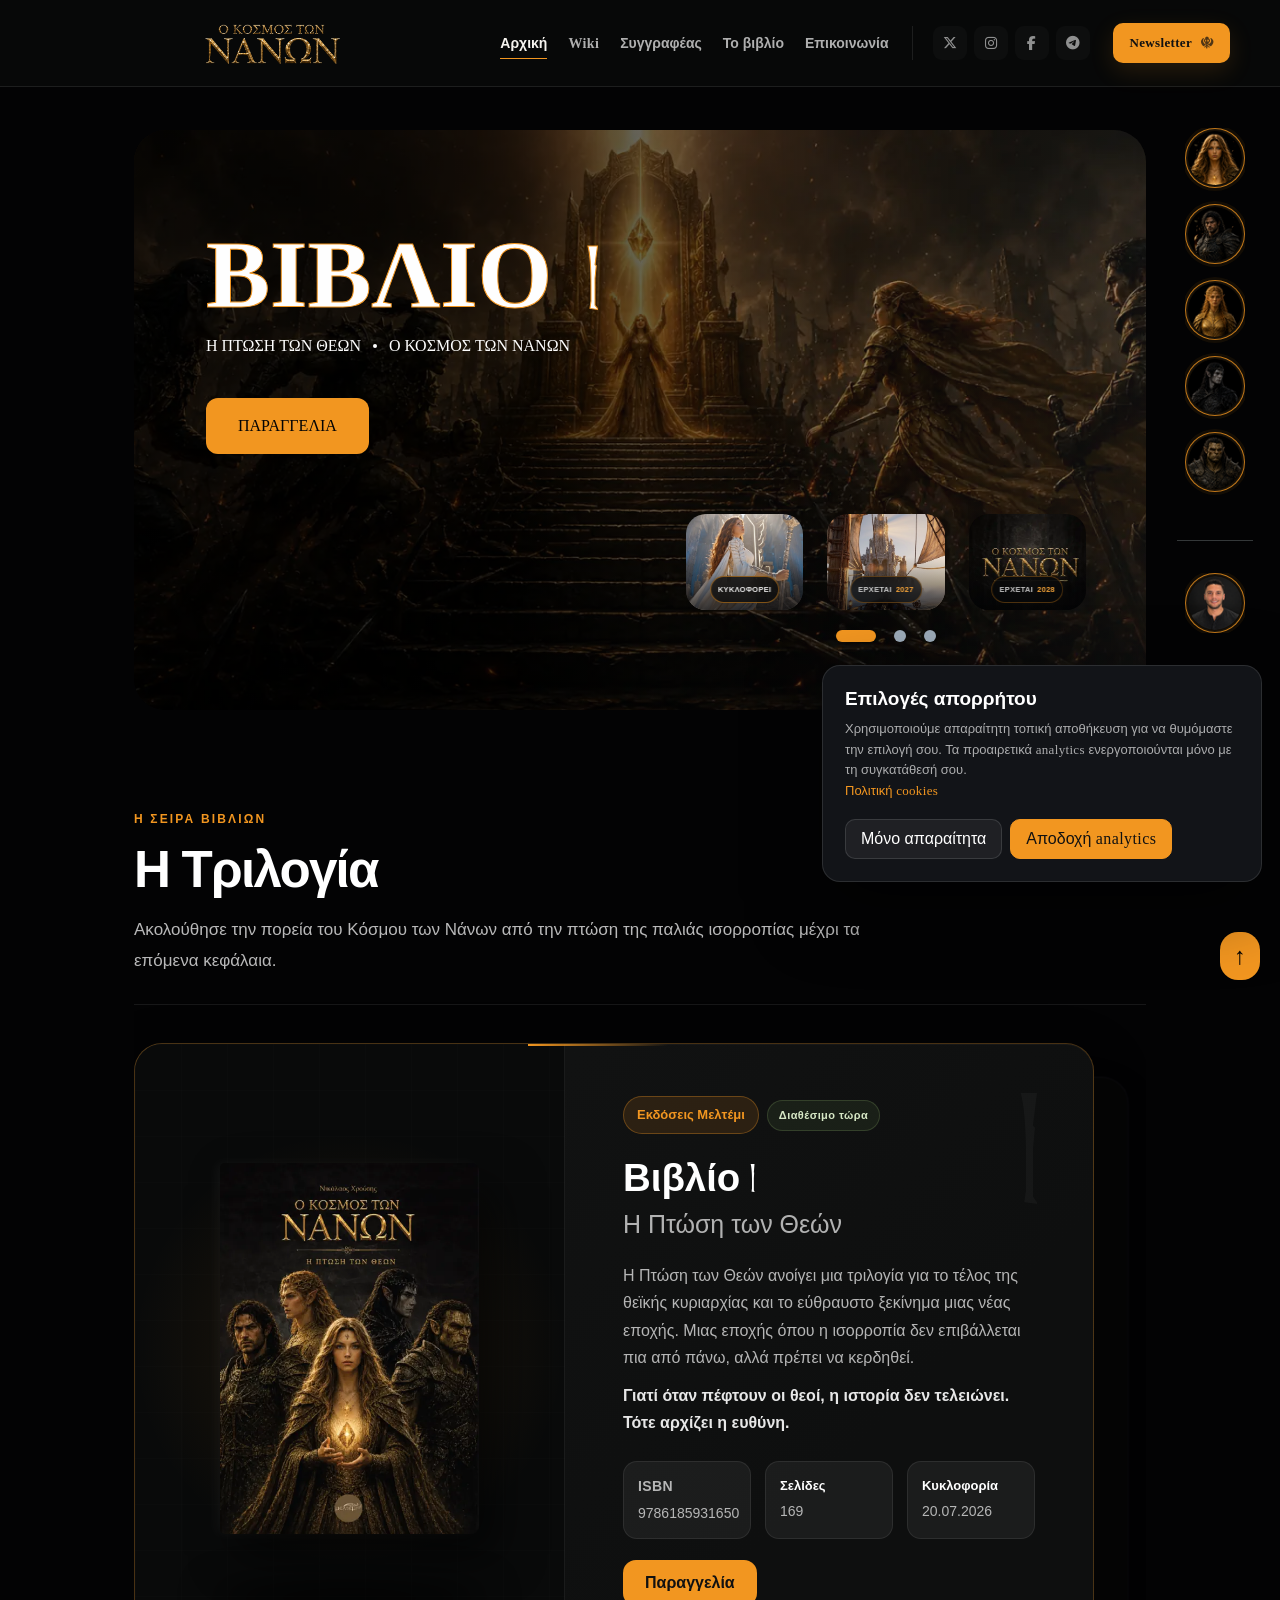
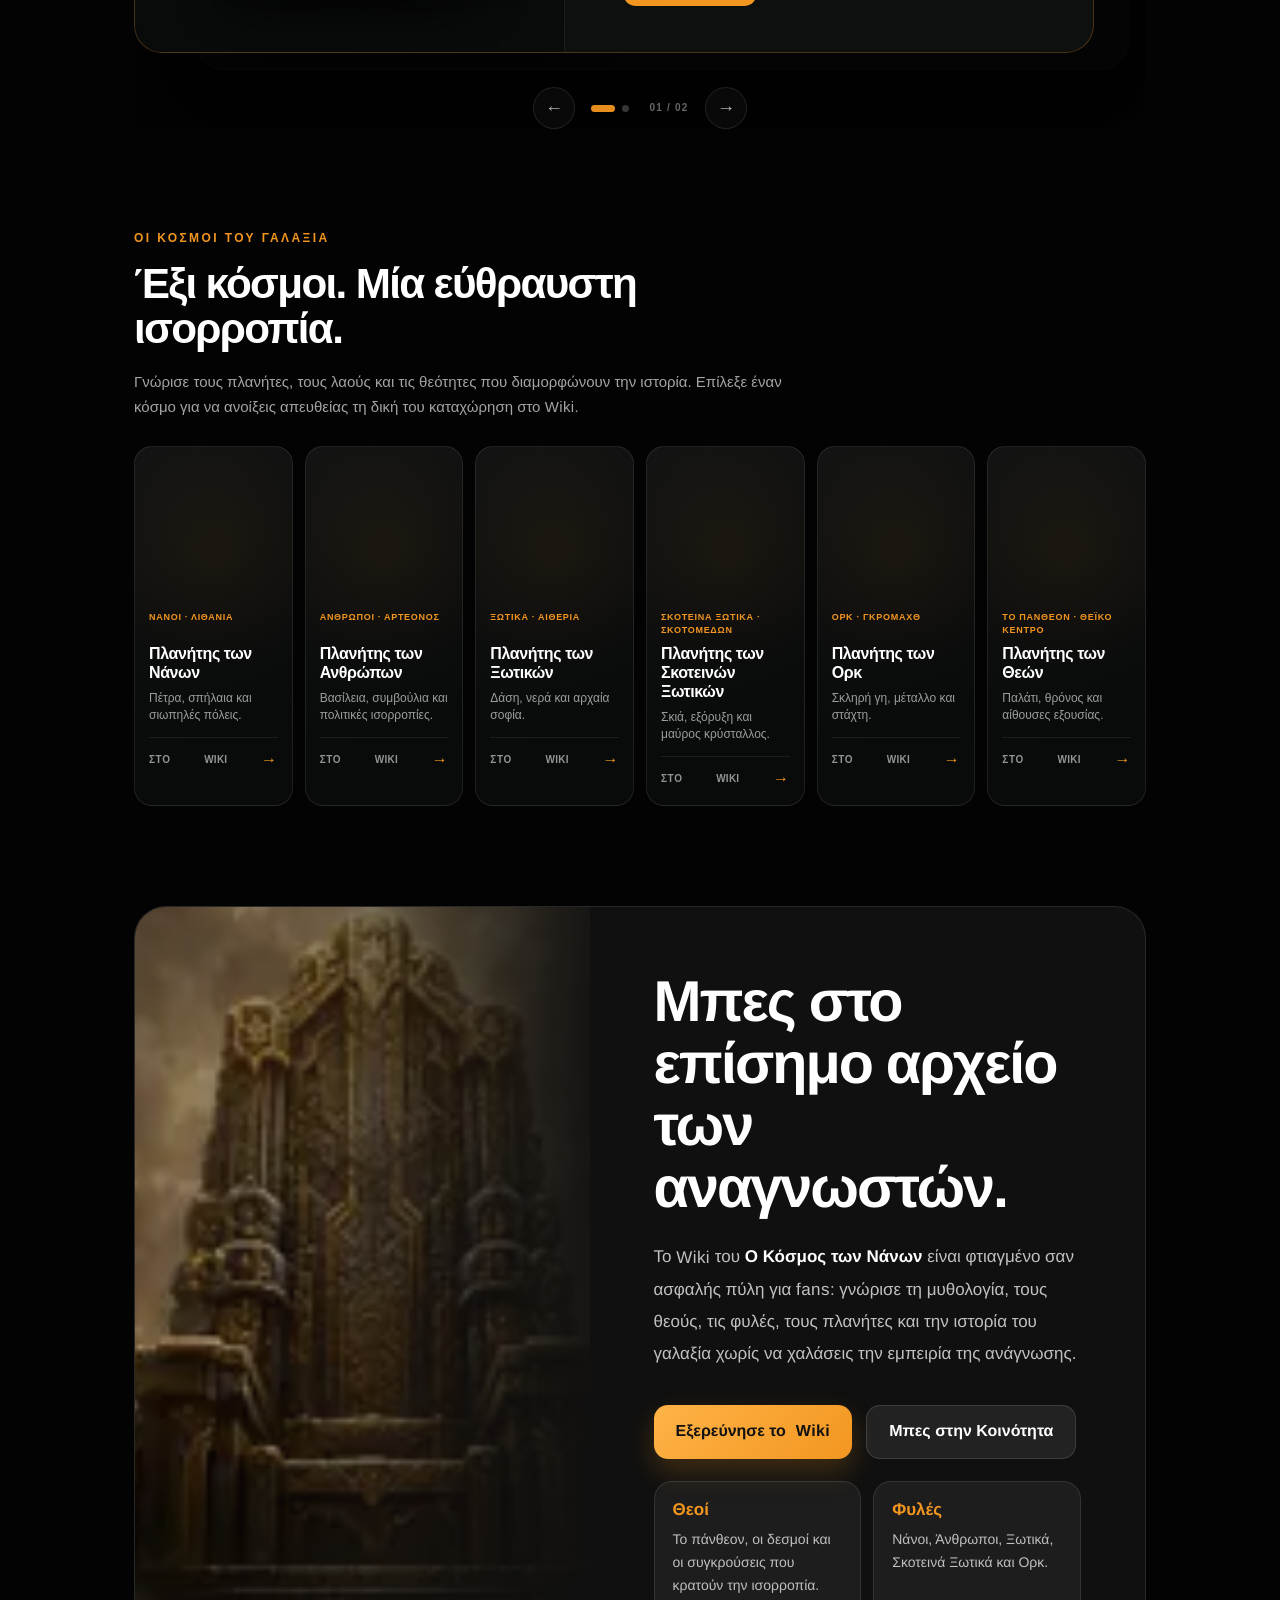
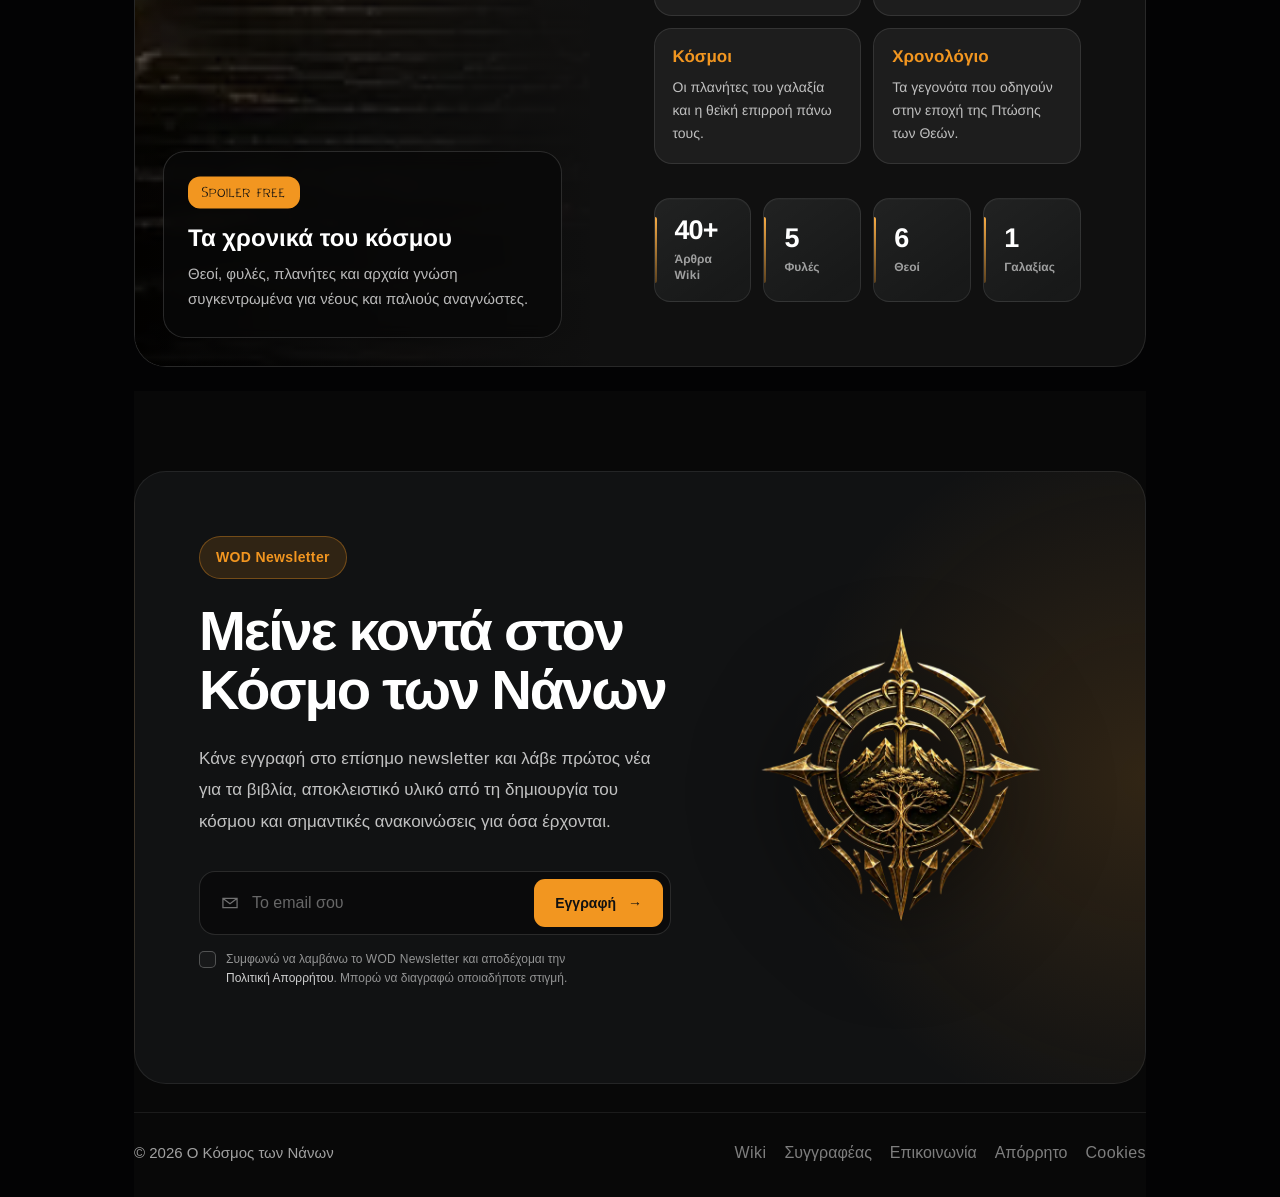
==== index.html @ b778ae6d "Deploy public WOD website on Vercel" ====
<!DOCTYPE html>
<html dir="ltr" lang="el">

<head>
  <meta charset="UTF-8" />
  <meta name="viewport" content="width=device-width, initial-scale=1.0" />
  <link rel="icon" href="./assets/images/optimized/favicon-32.png" sizes="32x32" type="image/png" />
  <link rel="apple-touch-icon" href="./assets/images/optimized/apple-touch-icon.png" />
  <link rel="manifest" href="./site.webmanifest?v=2" />
  <title>Ο Κόσμος των Νάνων - Η Πτώση των Θεών | Νικόλας Χρούσης</title>
  
  <meta name="description"
        content="Η επίσημη σελίδα της fantasy τριλογίας Ο Κόσμος των Νάνων του Νικόλα Χρούση. Ανακάλυψε το βιβλίο Η Πτώση των Θεών, το spoiler-free Wiki και την κοινότητα.">
  <meta name="robots" content="index, follow, max-image-preview:large">

  <!-- Open Graph -->
  <meta property="og:type" content="website">
  <meta property="og:locale" content="el_GR">
  <meta property="og:url" content="https://wodstory.com/">
  <meta property="og:site_name" content="The World of Dwarves">

  <meta property="og:title" content="Ο Κόσμος των Νάνων - Η Πτώση των Θεών">

  <meta property="og:description"
        content="Η επίσημη σελίδα της fantasy τριλογίας του Νικόλα Χρούση. Βιβλία, spoiler-free Wiki και κοινότητα αναγνωστών.">

  <meta property="og:image"
        content="https://wodstory.com/assets/images/optimized/share.jpg">

  <meta property="og:image:type" content="image/jpeg">
  <meta property="og:image:width" content="1200">
  <meta property="og:image:height" content="630">
  <meta property="og:image:alt" content="Ο Κόσμος των Νάνων - Η Πτώση των Θεών">
  <meta name="twitter:card" content="summary_large_image">
  <meta name="twitter:title" content="Ο Κόσμος των Νάνων - Η Πτώση των Θεών">
  <meta name="twitter:description" content="Η επίσημη σελίδα της fantasy τριλογίας του Νικόλα Χρούση.">
  <meta name="twitter:image" content="https://wodstory.com/assets/images/optimized/share.jpg">
  <link rel="canonical" href="https://wodstory.com/">
  <link rel="preload" as="image" href="./assets/images/optimized/hero1-720.webp" imagesrcset="./assets/images/optimized/hero1-720.webp 720w, ./assets/images/optimized/hero1-1650.webp 1650w" imagesizes="(max-width: 767px) 100vw, 1650px" fetchpriority="high">
  <script type="application/ld+json">
  {
    "@context": "https://schema.org",
    "@graph": [
      {
        "@type": "Organization",
        "@id": "https://wodstory.com/#organization",
        "name": "The World of Dwarves",
        "alternateName": "Ο Κόσμος των Νάνων",
        "url": "https://wodstory.com/",
        "logo": "https://wodstory.com/assets/images/optimized/logo.png",
        "sameAs": [
          "https://x.com/TheWODstory",
          "https://www.instagram.com/thewodstory",
          "https://www.facebook.com/TheWODstory/",
          "https://telegram.me/thewodstory"
        ]
      },
      {
        "@type": "Person",
        "@id": "https://wodstory.com/#author",
        "name": "Νικόλας Χρούσης",
        "url": "https://wodstory.com/author.html",
        "image": "https://wodstory.com/assets/images/optimized/author-600.webp",
        "jobTitle": "Συγγραφέας και δημιουργός",
        "sameAs": [
          "https://www.instagram.com/mytechfounder",
          "https://www.facebook.com/mytechfounder",
          "https://x.com/mytechfounder_",
          "https://www.linkedin.com/in/nchrousis/"
        ]
      },
      {
        "@type": "WebSite",
        "@id": "https://wodstory.com/#website",
        "url": "https://wodstory.com/",
        "name": "Ο Κόσμος των Νάνων",
        "alternateName": "The World of Dwarves",
        "description": "Το επίσημο fan hub του Ο Κόσμος των Νάνων. Spoiler-free Wiki, θεοί, φυλές, κόσμοι, βιβλία και κοινότητα αναγνωστών.",
        "publisher": {
          "@id": "https://wodstory.com/#organization"
        },
        "inLanguage": "el"
      },
      {
        "@type": "WebPage",
        "@id": "https://wodstory.com/#webpage",
        "url": "https://wodstory.com/",
        "name": "Ο Κόσμος των Νάνων - Η Πτώση των Θεών | Νικόλας Χρούσης",
        "description": "Η επίσημη σελίδα της fantasy τριλογίας Ο Κόσμος των Νάνων του Νικόλα Χρούση.",
        "isPartOf": {
          "@id": "https://wodstory.com/#website"
        },
        "about": {
          "@id": "https://wodstory.com/#series"
        },
        "inLanguage": "el"
      },
      {
        "@type": "CreativeWorkSeries",
        "@id": "https://wodstory.com/#series",
        "name": "Ο Κόσμος των Νάνων",
        "alternateName": "The World of Dwarves",
        "genre": "Fantasy",
        "url": "https://wodstory.com/",
        "image": "https://wodstory.com/assets/images/optimized/share.jpg",
        "author": {
          "@id": "https://wodstory.com/#author"
        },
        "publisher": {
          "@type": "Organization",
          "name": "Εκδόσεις Μελτέμι"
        },
        "hasPart": [
          {
            "@id": "https://wodstory.com/#book-i"
          },
          {
            "@id": "https://wodstory.com/#book-ii"
          }
        ]
      },
      {
        "@type": "Book",
        "@id": "https://wodstory.com/#book-i",
        "name": "Η Πτώση των Θεών",
        "alternateName": "Βιβλίο Ι",
        "bookEdition": "Βιβλίο Ι",
        "isbn": "9786185931650",
        "bookFormat": "https://schema.org/Paperback",
        "author": {
          "@id": "https://wodstory.com/#author"
        },
        "isPartOf": {
          "@id": "https://wodstory.com/#series"
        },
        "numberOfPages": 169,
        "datePublished": "2026-07-20",
        "image": "https://wodstory.com/assets/images/optimized/book1-900.webp",
        "url": "https://wodstory.com/#book-i",
        "inLanguage": "el",
        "genre": "Fantasy",
        "publisher": {
          "@type": "Organization",
          "name": "Εκδόσεις Μελτέμι"
        }
      },
      {
        "@type": "Book",
        "@id": "https://wodstory.com/#book-ii",
        "name": "Οι Κληρονόμοι",
        "alternateName": "Βιβλίο ΙΙ",
        "bookEdition": "Βιβλίο ΙΙ",
        "author": {
          "@id": "https://wodstory.com/#author"
        },
        "isPartOf": {
          "@id": "https://wodstory.com/#series"
        },
        "datePublished": "2027",
        "image": "https://wodstory.com/assets/images/optimized/book2-cover-card.jpg",
        "url": "https://wodstory.com/#book-ii",
        "inLanguage": "el",
        "genre": "Fantasy",
        "publisher": {
          "@type": "Organization",
          "name": "Εκδόσεις Μελτέμι"
        }
      }
    ]
  }
  </script>
  
<script defer src="assets/js/app.js?v=2"></script><link href="assets/styles/app.css?v=2" rel="stylesheet">
  <link href="assets/styles/book-order.css?v=3" rel="stylesheet">
  <link href="assets/styles/creator-profile.css?v=3" rel="stylesheet">
  <link href="assets/styles/cookie-consent.css?v=2" rel="stylesheet">
  <link href="assets/styles/site-navigation.css?v=7" rel="stylesheet">
  <link href="assets/styles/hero-thumbnails.css?v=3" rel="stylesheet">
  <style>
    @font-face {
      font-family: "Lineage2Accent";
      src: url("assets/fonts/Lineage_2_Font/49_la2font.ttf") format("truetype");
      font-weight: 400;
      font-style: normal;
      font-display: swap;
    }

    @font-face {
      font-family: "CinzelWOD";
      src: url("assets/fonts/cinzel/Cinzel-VariableFont_wght.ttf") format("truetype");
      font-weight: 400 900;
      font-style: normal;
      font-display: swap;
    }

    .cinzel-en {
      display: inline !important;
      font-family: "CinzelWOD", Georgia, serif !important;
      font-optical-sizing: auto;
      line-height: inherit;
      letter-spacing: .025em;
      vertical-align: baseline;
    }

    .fantasy-numeral {
      display: inline-block;
      font-family: "Lineage2Accent", Georgia, serif !important;
      font-weight: 400 !important;
      font-style: normal;
      line-height: 1;
      letter-spacing: 0.04em;
      transform: translateY(0.03em);
    }

    .hero-title-accent::after {
      display: none;
    }

    .hero-title-accent .fantasy-numeral {
      font-size: 0.92em;
      margin-left: 0.08em;
    }

    .fantasy-word {
      display: inline-block;
      font-family: "Lineage2Accent", Georgia, serif !important;
      font-weight: 400 !important;
      font-style: normal;
      line-height: 1;
      letter-spacing: 0.08em;
      transform: translateY(0.03em);
    }
  </style>
</head>

<body>

  <!-- scroll to top button start -->
  <button class="scroll-to-top show" id="scrollToTop" type="button" aria-label="Επιστροφή στην κορυφή">
    <span aria-hidden="true">↑</span>
</button>
  <!-- scroll to top button end -->
  
  <!-- header start -->
  <header id="header" class="site-header absolute">
    <nav class="site-nav" aria-label="Κύρια πλοήγηση">
      <a class="site-nav-logo" href="index.html" aria-label="Ο Κόσμος των Νάνων - Αρχική"><img src="assets/images/optimized/logo.png" width="680" height="171" alt="Ο Κόσμος των Νάνων"></a>
      <div class="site-nav-desktop"><div class="site-nav-links"><a href="index.html" aria-current="page">Αρχική</a><a href="wiki.html">Wiki</a><a href="author.html">Συγγραφέας</a><a href="#book-i">Το βιβλίο</a><a href="contact.html">Επικοινωνία</a></div><div class="site-nav-socials" aria-label="Social media"><a href="https://x.com/TheWODstory" target="_blank" rel="noopener noreferrer" aria-label="X"><i class="fa-brands fa-x-twitter"></i></a><a href="https://www.instagram.com/thewodstory" target="_blank" rel="noopener noreferrer" aria-label="Instagram"><i class="fa-brands fa-instagram"></i></a><a href="https://www.facebook.com/TheWODstory/" target="_blank" rel="noopener noreferrer" aria-label="Facebook"><i class="fa-brands fa-facebook-f"></i></a><a href="https://telegram.me/thewodstory" target="_blank" rel="noopener noreferrer" aria-label="Telegram"><i class="fa-brands fa-telegram"></i></a></div><a class="site-signin site-newsletter-cta" href="#newsletter" aria-label="Εγγραφή στο Newsletter">Newsletter<i class="fa-solid fa-khanda"></i></a></div>
      <button class="site-menu-button" type="button" data-site-menu-open aria-label="Άνοιγμα μενού" aria-controls="siteMobileMenu" aria-expanded="false"><i class="fa-solid fa-bars"></i></button>
    </nav>
    <aside class="site-mobile-menu" id="siteMobileMenu" data-site-menu aria-hidden="true"><div class="site-mobile-menu-head"><span>ΠΛΟΗΓΗΣΗ</span><button class="site-menu-close" type="button" data-site-menu-close aria-label="Κλείσιμο μενού"><i class="fa-solid fa-xmark"></i></button></div><nav class="site-mobile-links" aria-label="Πλοήγηση κινητού"><a href="index.html" aria-current="page">Αρχική</a><a href="wiki.html">Wiki</a><a href="author.html">Συγγραφέας</a><a href="#book-i">Το βιβλίο</a><a href="contact.html">Επικοινωνία</a></nav><a class="site-signin site-newsletter-cta" href="#newsletter" aria-label="Εγγραφή στο Newsletter">Newsletter<i class="fa-solid fa-khanda"></i></a><div class="site-mobile-socials" aria-label="Social media"><a href="https://x.com/TheWODstory" target="_blank" rel="noopener noreferrer" aria-label="X"><i class="fa-brands fa-x-twitter"></i></a><a href="https://www.instagram.com/thewodstory" target="_blank" rel="noopener noreferrer" aria-label="Instagram"><i class="fa-brands fa-instagram"></i></a><a href="https://www.facebook.com/TheWODstory/" target="_blank" rel="noopener noreferrer" aria-label="Facebook"><i class="fa-brands fa-facebook-f"></i></a><a href="https://telegram.me/thewodstory" target="_blank" rel="noopener noreferrer" aria-label="Telegram"><i class="fa-brands fa-telegram"></i></a></div><p class="site-mobile-note">Νέα βιβλίων και αποκλειστικό υλικό, απευθείας στο email σου.</p></aside>
    <button class="site-menu-overlay" type="button" data-site-menu-overlay tabindex="-1" aria-label="Κλείσιμο μενού"></button>
  </header>
  <!-- header end -->

  <!-- Font Awesome CDN -->
  <link
    rel="stylesheet"
    href="https://cdnjs.cloudflare.com/ajax/libs/font-awesome/6.5.1/css/all.min.css"
  />

  <style>
    .social-icons {
      display: flex;
      gap: 15px;
      align-items: center;
    }

    .social-icons a {
      width: 42px;
      height: 42px;
      border-radius: 70%;
      background: #111;
      color: #fff;
      display: flex;
      align-items: center;
      justify-content: center;
      text-decoration: none;
      font-size: 20px;
      transition: 0.3s;
    }

    .social-icons a:hover {
      background: #f29620;
      color: #111;
      transform: translateY(-4px) scale(1.06);
      box-shadow: 0 14px 30px rgba(242, 150, 32, 0.32);
    }

    .forum-btn {
      background: #f29620;
      color: #111111;
      padding: 12px 24px;
      border-radius: 999px;
      text-decoration: none;
      font-weight: 600;
      transition: 0.3s;
    }

    .forum-btn:hover {
      background: linear-gradient(135deg, #ffb347, #f29620);
      color: #111;
      transform: translateY(-4px);
      box-shadow: 0 18px 38px rgba(242, 150, 32, 0.35);
    }

    .mobile-menu-btn {
      display: none;
      width: 42px;
      height: 42px;
      border-radius: 50%;
      background: #111;
      color: #fff;
      align-items: center;
      justify-content: center;
      font-size: 22px;
    }

    .mobile-side-menu {
      position: fixed;
      top: 0;
      right: -320px;
      width: 300px;
      height: 100vh;
      background: #111;
      z-index: 1001;
      padding: 30px;
      transition: 0.3s ease;
    }

    .mobile-side-menu.active {
      right: 0;
    }

    .mobile-menu-overlay {
      position: fixed;
      inset: 0;
      background: rgba(0, 0, 0, 0.65);
      z-index: 1000;
      display: none;
    }

    .mobile-menu-overlay.active {
      display: block;
    }

    .mobile-close-btn {
      color: #fff;
      font-size: 28px;
      margin-left: auto;
      display: block;
      margin-bottom: 30px;
    }

    .mobile-forum {
      display: block;
      text-align: center;
      margin-bottom: 30px;
    }

    .mobile-social-icons {
      display: flex;
      flex-direction: column;
      gap: 16px;
    }

    .mobile-social-icons a {
      color: #fff;
      text-decoration: none;
      display: flex;
      align-items: center;
      gap: 14px;
      font-size: 18px;
    }

    .mobile-social-icons i {
      width: 42px;
      height: 42px;
      border-radius: 50%;
      background: #222;
      display: flex;
      align-items: center;
      justify-content: center;
    }

    @media (max-width: 767px) {
      .desktop-social,
      .desktop-forum {
        display: none;
      }

      .mobile-menu-btn {
        display: flex;
      }
    }

    button.btn[disabled] {
      cursor: not-allowed;
      opacity: 0.74;
      box-shadow: none;
    }

    .btn-primary:not([disabled]):hover,
    a.btn-primary:hover {
      color: #111 !important;
      transform: translateY(-4px);
      box-shadow: 0 18px 42px rgba(242, 150, 32, 0.38);
    }
  </style>

  <!-- sidebar start -->
  <div>
      <!-- Left sidebar start -->
      <!-- right sidebar start -->
      <div
          class="wod-avatar-rail fixed top-0 right-0 lg:translate-x-0 translate-x-full h-screen z-30 bg-b-neutral-4 pt-30 px-[27px] transition-1">
          <div class="flex flex-col items-center xxl:gap-[30px] xl:gap-6 lg:gap-5 gap-4">

              <!-- Top avatars -->
              <div class="flex flex-col items-center gap-16p rounded-full w-fit p-2">
                  <div class="swiper infinity-slide-vertical messenger-carousel h-[380px] w-full">
                      <div class="swiper-wrapper">

                          <div class="swiper-slide">
                              <a href="./wiki.html#god-lithania" class="avatar size-60p">
                                  <img src="./assets/images/users/avatar1.png" alt="Λιθάνια" width="60" height="60">
                              </a>
                          </div>

                          <div class="swiper-slide">
                              <a href="./wiki.html#god-arteonos" class="avatar size-60p">
                                  <img src="./assets/images/users/avatar2.png" alt="Αρτεόνος" width="60" height="60">
                              </a>
                          </div>

                          <div class="swiper-slide">
                              <a href="./wiki.html#god-aitheria" class="avatar size-60p">
                                  <img src="./assets/images/users/avatar3.png" alt="Αιθερία" width="60" height="60">
                              </a>
                          </div>

                          <div class="swiper-slide">
                              <a href="./wiki.html#god-skotomedon" class="avatar size-60p">
                                  <img src="./assets/images/users/avatar4.png" alt="Σκοτομέδων" width="60" height="60">
                              </a>
                          </div>

                          <div class="swiper-slide">
                              <a href="./wiki.html#god-gromachth" class="avatar size-60p">
                                  <img src="./assets/images/users/avatar5.png" alt="Γκρομάχθ" width="60" height="60">
                              </a>
                          </div>

                      </div>
                  </div>

                  
              </div>

              <!-- Divider -->
              <div class="w-full h-1px bg-b-neutral-1"></div>

              <!-- Bottom avatars -->
              <div class="flex flex-col items-center gap-16p rounded-full w-fit p-2">
                  <div class="swiper infinity-slide-vertical max-h-[136px] w-full">
                      <div class="swiper-wrapper">


                          <div class="swiper-slide">
                              <a href="author.html" class="avatar size-60p" data-creator-profile-open aria-haspopup="dialog" aria-controls="creator-profile" aria-label="Προφίλ Νικόλα Χρούση">
                                  <img src="./assets/images/users/nchrousis.png" alt="Νικόλας Χρούσης" width="60" height="60">
                              </a>
                          </div>

                      </div>
                  </div>
              </div>

          </div>
      </div>
      <!-- right sidebar end -->
</div>
  <!-- sidebar end -->

  <!-- app layout start -->
  <div class="app-layout">

    <!-- main start -->
    <main>

      <!-- hero section start -->
      <section class="section-pt">
        <div class="container relative pt-[30px] ">
          <div class="thumbs-carousel-container" data-carousel-name="home-hero-slider" data-slides-per-view="3">
            <div class="swiper thumbs-gallery-main">
              <div class="swiper-wrapper">
                <div class="swiper-slide">
                  <div class="w-full rounded-32 overflow-hidden relative">
                    <video
                      class="w-full xxl:h-[630px] xl:h-[580px] lg:h-[520px] md:h-[420px] sm:h-[380px] h-[300px] object-cover"
                      width="1650" height="630"
                      poster="./assets/images/optimized/hero1-1650.webp"
                      autoplay muted loop playsinline
                      preload="metadata"
                      disablepictureinpicture
                      aria-hidden="true">
                      <source src="./assets/videos/book-1-hero-test.mp4" type="video/mp4">
                      <img
                        src="./assets/images/optimized/hero1-1650.webp"
                        srcset="./assets/images/optimized/hero1-720.webp 720w, ./assets/images/optimized/hero1-1650.webp 1650w"
                        sizes="(max-width: 767px) 100vw, 1650px"
                        width="1650" height="630"
                        fetchpriority="high" decoding="async"
                        alt="Η Πτώση των Θεών hero banner">
                    </video>
                    <div class="absolute inset-0 z-[2] mx-80p 3xl:pt-[125px] xxl:pt-28 xl:pt-25 md:pt-12 pt-8">
                      <div class="max-w-[790px]">
                          <h1 class="display-120 text-w-neutral-1 stroked-text-1 hero-title-accent line-clamp-2 mb-2"
                            data-text="ΒΙΒΛΙΟ I">
                            ΒΙΒΛΙΟ <span class="fantasy-numeral">I</span>
                          </h1>
                        <div class="flex flex-wrap items-center gap-3 text-l-medium text-w-neutral-1 mb-40p">
                          <span class="text-m-medium text-w-neutral-1">
                              Η ΠΤΩΣΗ ΤΩΝ ΘΕΩΝ
                          </span>
                          <span class="badge badge-circle badge-dot badge-light size-1"></span>
                          <span class="text-m-medium text-w-neutral-1">
                              Ο ΚΟΣΜΟΣ ΤΩΝ ΝΑΝΩΝ
                          </span>
                        </div>
                        <button class="btn btn-lg btn-primary rounded-12" type="button" data-book-order-open aria-haspopup="dialog">
                          ΠΑΡΑΓΓΕΛΙΑ
                        </button>
                      </div>
                    </div>
                    <div class="overlay-1"></div>
                  </div>
                </div>
                <div class="swiper-slide">
                  <div class="w-full rounded-32 overflow-hidden relative">
                    <video
                      class="w-full xxl:h-[630px] xl:h-[580px] lg:h-[520px] md:h-[420px] sm:h-[380px] h-[300px] object-cover"
                      width="1650" height="630"
                      poster="./assets/images/optimized/hero2-1650.webp"
                      autoplay muted loop playsinline
                      preload="metadata"
                      disablepictureinpicture
                      aria-hidden="true">
                      <source src="./assets/videos/book-2-hero-test.m4v" type="video/mp4">
                      <img
                        src="./assets/images/optimized/hero2-1650.webp"
                        srcset="./assets/images/optimized/hero2-720.webp 720w, ./assets/images/optimized/hero2-1650.webp 1650w"
                        sizes="(max-width: 767px) 100vw, 1650px"
                        width="1650" height="630"
                        loading="lazy" decoding="async"
                        alt="Οι Κληρονόμοι hero banner">
                    </video>
                    <div class="absolute inset-0 z-[2] mx-80p 3xl:pt-[160px] xxl:pt-30 xl:pt-25 md:pt-12 pt-8">
                      <div class="max-w-[790px]">
                        <h2 class="display-120 text-w-neutral-1 stroked-text-1 hero-title-accent line-clamp-2 mb-2"
                          data-text="ΒΙΒΛΙΟ II">
                          ΒΙΒΛΙΟ <span class="fantasy-numeral">II</span>
                        </h2>
                        <div class="flex flex-wrap items-center gap-3 text-l-medium text-w-neutral-1 mb-40p">
                          <span class="text-m-medium text-w-neutral-1">
                            ΟΙ ΚΛΗΡΟΝΟΜΟΙ
                          </span>
                          <span class="badge badge-circle badge-dot badge-light size-1"></span>
                          <span class="text-m-medium text-w-neutral-1">
                            Ο ΚΟΣΜΟΣ ΤΩΝ ΝΑΝΩΝ
                          </span>
                        </div>
                        <button class="btn btn-lg btn-primary rounded-12" type="button" disabled aria-disabled="true">
                          ΕΡΧΕΤΑΙ - 2027
                        </button>
                      </div>
                    </div>
                    <div class="overlay-1"></div>
                  </div>
                </div>
                <div class="swiper-slide">
                  <div class="w-full rounded-32 overflow-hidden relative">
                    <img
                      class="w-full xxl:h-[630px] xl:h-[580px] lg:h-[520px] md:h-[420px] sm:h-[380px] h-[300px] object-cover"
                      src="./assets/images/optimized/hero3-1650.webp"
                      srcset="./assets/images/optimized/hero3-720.webp 720w, ./assets/images/optimized/hero3-1650.webp 1650w"
                      sizes="(max-width: 767px) 100vw, 1650px" width="1650" height="630"
                      loading="lazy" decoding="async" alt="Βιβλίο ΙΙΙ hero banner" />
                    <div class="absolute inset-0 z-[2] mx-80p 3xl:pt-[160px] xxl:pt-30 xl:pt-25 md:pt-12 pt-8">
                      <div class="max-w-[790px]">
                        <h2 class="display-120 text-w-neutral-1 stroked-text-1 hero-title-accent line-clamp-2 mb-2"
                          data-text="ΒΙΒΛΙΟ III">
                          ΒΙΒΛΙΟ <span class="fantasy-numeral">III</span>
                        </h2>
                        <div class="flex flex-wrap items-center gap-3 text-l-medium text-w-neutral-1 mb-40p">
                          <span class="text-m-medium text-w-neutral-1">
                              Έρχεται Σύντομα
                          </span>
                          <span class="badge badge-circle badge-dot badge-light size-1"></span>
                          <span class="text-m-medium text-w-neutral-1">
                              Ο Κόσμος των Νάνων
                          </span>
                        </div>
                        <button class="btn btn-lg btn-primary rounded-12" type="button" disabled aria-disabled="true">
                            ΕΡΧΕΤΑΙ - 2028
                        </button>
                      </div>
                    </div>
                    <div class="overlay-1"></div>
                  </div>
                </div>

              </div>
            </div>
            <div
              class="md:absolute lg:right-15 md:right-12 lg:bottom-15 md:bottom-12 z-[2] overflow-hidden pt-5 flex justify-end">
              <div
                class="thumbs-gallery xxl:w-[572px] lg:w-[400px] md:w-[380px] xsm:w-[300px] w-full h-fit overflow-hidden">
                <div class="swiper-wrapper pb-10">
                  <div class="swiper-slide">
                    <div class="hero-thumb-card overflow-hidden cursor-pointer rounded-20">
                      <img
                        class="xxl:w-[180px] xl:w-[140px] lg:w-[120px] md:w-25 w-20 xxl:h-[110px] xl:h-24 lg:h-20 md:h-18 h-16 hover:scale-110 hover:-rotate-6 object-cover transition-1"
                        src="./assets/images/optimized/hero1-video-thumb.jpg?v=2" width="720" height="275" loading="lazy" decoding="async" alt="Η Πτώση των Θεών — στιγμιότυπο από το hero video">
                      <span class="hero-thumb-status is-live">Κυκλοφορεί</span>
                    </div>
                  </div>
                  <div class="swiper-slide">
                    <div class="hero-thumb-card overflow-hidden cursor-pointer rounded-20">
                      <img
                        class="xxl:w-[180px] xl:w-[140px] lg:w-[120px] md:w-25 w-20 xxl:h-[110px] xl:h-24 lg:h-20 md:h-18 h-16 hover:scale-110 hover:-rotate-6 object-cover transition-1"
                        src="./assets/images/optimized/hero2-video-thumb.jpg?v=1" width="720" height="275" loading="lazy" decoding="async" alt="Οι Κληρονόμοι — στιγμιότυπο από το hero video">
                      <span class="hero-thumb-status is-upcoming">Έρχεται <strong>2027</strong></span>
                    </div>
                  </div>
                  <div class="swiper-slide">
                    <div class="hero-thumb-card overflow-hidden cursor-pointer rounded-20">
                      <img
                        class="xxl:w-[180px] xl:w-[140px] lg:w-[120px] md:w-25 w-20 xxl:h-[110px] xl:h-24 lg:h-20 md:h-18 h-16 hover:scale-110 hover:-rotate-6 object-cover transition-1"
                        src="./assets/images/optimized/hero3-720.webp" width="720" height="275" loading="lazy" decoding="async" alt="Βιβλίο ΙΙΙ thumbnail">
                      <span class="hero-thumb-status is-upcoming">Έρχεται <strong>2028</strong></span>
                    </div>
                  </div>
                  <div class="swiper-slide">
                    <div class="hero-thumb-card overflow-hidden cursor-pointer rounded-20">
                      <img
                        class="xxl:w-[180px] xl:w-[140px] lg:w-[120px] md:w-25 w-20 xxl:h-[110px] xl:h-24 lg:h-20 md:h-18 h-16 hover:scale-110 hover:-rotate-6 object-cover transition-1"
                        src="./assets/images/optimized/hero1-video-thumb.jpg?v=2" width="720" height="275" loading="lazy" decoding="async" alt="Η Πτώση των Θεών — στιγμιότυπο από το hero video">
                      <span class="hero-thumb-status is-live">Κυκλοφορεί</span>
                    </div>
                  </div>
                  <div class="swiper-slide">
                    <div class="hero-thumb-card overflow-hidden cursor-pointer rounded-20">
                      <img
                        class="xxl:w-[180px] xl:w-[140px] lg:w-[120px] md:w-25 w-20 xxl:h-[110px] xl:h-24 lg:h-20 md:h-18 h-16 hover:scale-110 hover:-rotate-6 object-cover transition-1"
                        src="./assets/images/optimized/hero2-video-thumb.jpg?v=1" width="720" height="275" loading="lazy" decoding="async" alt="Οι Κληρονόμοι — στιγμιότυπο από το hero video">
                      <span class="hero-thumb-status is-upcoming">Έρχεται <strong>2027</strong></span>
                    </div>
                  </div>
                  <div class="swiper-slide">
                    <div class="hero-thumb-card overflow-hidden cursor-pointer rounded-20">
                      <img
                        class="xxl:w-[180px] xl:w-[140px] lg:w-[120px] md:w-25 w-20 xxl:h-[110px] xl:h-24 lg:h-20 md:h-18 h-16 hover:scale-110 hover:-rotate-6 object-cover transition-1"
                        src="./assets/images/optimized/hero3-720.webp" width="720" height="275" loading="lazy" decoding="async" alt="Βιβλίο ΙΙΙ thumbnail">
                      <span class="hero-thumb-status is-upcoming">Έρχεται <strong>2028</strong></span>
                    </div>
                  </div>
                </div>
                <div class="swiper-pagination pagination-three thumbs-gallery-pagination flex-c gap-2.5">
                </div>
              </div>
            </div>
          </div>
        </div>
      </section>
      <!-- hero section end -->

   

   <!-- books section start -->
   <section class="section-pt wod-books-section">
     <div class="container">

       <div class="wod-books-heading">
         <div class="wod-books-title-wrap">
           <span class="wod-books-kicker">Η ΣΕΙΡΑ ΒΙΒΛΙΩΝ</span>
           <h2 id="wod-worlds-title">Η Τριλογία</h2>
         </div>
         <p>
           Ακολούθησε την πορεία του Κόσμου των Νάνων από την πτώση της παλιάς
           ισορροπίας μέχρι τα επόμενα κεφάλαια.
         </p>
       </div>

       <div class="wod-book-slider" data-book-slider aria-roledescription="carousel" aria-label="Βιβλία της τριλογίας">
       <div class="wod-books-grid">

         <!-- Book I -->
         <article class="wod-book-card wod-book-featured wod-book-card-book-i is-active" id="book-i" data-book-slide aria-hidden="false">
           <div class="wod-book-image">
             <img src="./assets/images/optimized/book1-900.webp" srcset="./assets/images/optimized/book1-480.webp 480w, ./assets/images/optimized/book1-900.webp 900w" sizes="(max-width: 767px) 80vw, 420px" width="629" height="900" loading="lazy" decoding="async" alt="Η Πτώση των Θεών">
           </div>

           <div class="wod-book-content">
             <div class="wod-book-labels">
               <span class="wod-book-badge">Εκδόσεις Μελτέμι</span>
               <span class="wod-book-status wod-book-status-available">Διαθέσιμο τώρα</span>
             </div>

             <h3>
                 Βιβλίο <span class="fantasy-numeral">I</span>
               <span class="wod-book-subtitle">Η Πτώση των Θεών</span>
             </h3>

             <p class="wod-book-summary">
               Η Πτώση των Θεών ανοίγει μια τριλογία για το τέλος της θεϊκής
               κυριαρχίας και το εύθραυστο ξεκίνημα μιας νέας εποχής. Μιας
               εποχής όπου η ισορροπία δεν επιβάλλεται πια από πάνω, αλλά
               πρέπει να κερδηθεί.
               <span>Γιατί όταν πέφτουν οι θεοί, η ιστορία δεν τελειώνει.<br>Τότε αρχίζει η ευθύνη.</span>
             </p>

             <div class="wod-book-meta">
               <div>
                 <strong>ISBN</strong>
                 <span>9786185931650</span>
               </div>

               <div>
                 <strong>Σελίδες</strong>
                 <span>169</span>
               </div>
               <div>
                 <strong>Κυκλοφορία</strong>
                 <span>20.07.2026</span>
               </div>
             </div>

             <button class="wod-book-btn" type="button" data-book-order-open aria-haspopup="dialog">Παραγγελία</button>
           </div>
         </article>

         <!-- Book II -->
         <article class="wod-book-card wod-book-featured wod-book-card-book-ii is-back" id="book-ii" data-book-slide aria-hidden="true">
           <div class="wod-book-image">
             <img src="./assets/images/optimized/book2-cover-card.jpg?v=1" sizes="(max-width: 767px) 80vw, 420px" width="515" height="737" loading="lazy" decoding="async" alt="Οι Κληρονόμοι — εξώφυλλο Βιβλίου II">
           </div>

           <div class="wod-book-content">
             <div class="wod-book-labels">
               <span class="wod-book-badge">Ο Κόσμος των Νάνων</span>
               <span class="wod-book-status wod-book-status-upcoming">Έρχεται το 2027</span>
             </div>

             <h3>
               Βιβλίο <span class="fantasy-numeral">II</span>
               <span class="wod-book-subtitle">Οι Κληρονόμοι</span>
             </h3>

             <p class="wod-book-summary">
               Το δεύτερο βιβλίο της τριλογίας βρίσκεται σε ανάπτυξη. Περισσότερες
               πληροφορίες για την ιστορία, την έκδοση και την ημερομηνία κυκλοφορίας
               θα ανακοινωθούν επίσημα εδώ.
               <span>Η συνέχεια του Κόσμου των Νάνων έρχεται το 2027.</span>
             </p>

             <div class="wod-book-meta">
               <div>
                 <strong>Κατάσταση</strong>
                 <span>Σε ανάπτυξη</span>
               </div>
               <div>
                 <strong>Κυκλοφορία</strong>
                 <span>2027</span>
               </div>
               <div>
                 <strong>Λεπτομέρειες</strong>
                 <span>Θα ανακοινωθούν</span>
               </div>
             </div>

             <button class="wod-book-btn is-disabled" type="button" disabled aria-disabled="true">Έρχεται το 2027</button>
           </div>
         </article>

       </div>

       <div class="wod-book-slider-controls" aria-label="Έλεγχος βιβλίων">
         <button class="wod-book-slider-arrow" type="button" data-book-slider-prev aria-label="Προηγούμενο βιβλίο">←</button>
         <div class="wod-book-slider-dots" role="group" aria-label="Επιλογή βιβλίου">
           <button class="is-active" type="button" data-book-slider-dot="0" aria-label="Βιβλίο I: Η Πτώση των Θεών" aria-current="true"></button>
           <button type="button" data-book-slider-dot="1" aria-label="Βιβλίο II: Οι Κληρονόμοι" aria-current="false"></button>
         </div>
         <span class="wod-book-slider-count" data-book-slider-count aria-live="polite">01 / 02</span>
         <button class="wod-book-slider-arrow" type="button" data-book-slider-next aria-label="Επόμενο βιβλίο">→</button>
       </div>
       </div>

     </div>
   </section>
   <!-- books section end -->

   <style>
   .wod-books-section,
   .wod-books-section * {
     font-family: Arial, Helvetica, "Segoe UI", "Noto Sans", sans-serif !important;
   }

   .wod-books-section .fantasy-numeral {
     font-family: "Lineage2Accent", Georgia, serif !important;
     font-weight: 400 !important;
     letter-spacing: 0.04em;
   }

   .wod-books-heading {
     display: block;
     max-width: none;
     margin-bottom: 38px;
     padding-bottom: 28px;
     border-bottom: 1px solid rgba(255,255,255,.08);
   }

   .wod-books-title-wrap {
     display: flex;
     flex-direction: column;
     align-items: flex-start;
   }

   .wod-books-kicker {
     display: inline-flex;
     width: fit-content;
     color: #f29620;
     font-size: 12px;
     font-weight: 800;
     letter-spacing: .18em;
     margin-bottom: 14px;
   }

   .wod-books-heading h2 {
     color: #fff;
     font-size: clamp(34px, 4vw, 58px);
     line-height: 1.08;
     font-weight: 900;
     margin: 0;
     letter-spacing: -0.035em;
   }

   .wod-books-heading p {
     color: rgba(255,255,255,.72);
     font-size: 17px;
     line-height: 1.8;
     margin: 18px 0 0;
     max-width: 760px;
   }

   .wod-book-slider {
     position: relative;
   }

   .wod-books-grid {
     position: relative;
     isolation: isolate;
     display: grid;
     padding: 0 52px 30px 0;
   }

   .wod-book-card {
     grid-area: 1 / 1;
     display: grid;
     grid-template-columns: minmax(430px, .82fr) minmax(0, 1.18fr);
     overflow: hidden;
     border-radius: 28px;
     background:
       radial-gradient(circle at 13% 12%, rgba(242,150,32,.07), transparent 32%),
       linear-gradient(135deg, #131414 0%, #0e0f0f 72%);
     border: 1px solid rgba(255,255,255,.09);
     width: 100%;
     max-width: none;
     min-height: 610px;
     box-shadow: 0 18px 50px rgba(0,0,0,.18);
     transform-origin: center;
     transition: transform .48s cubic-bezier(.22,.75,.2,1), opacity .38s ease,
       filter .38s ease, border-color .3s ease, box-shadow .3s ease;
   }

   .wod-book-card.is-active {
     z-index: 2;
     opacity: 1;
     transform: translate3d(0,0,0) scale(1);
     filter: none;
     pointer-events: auto;
   }

   .wod-book-card.is-back {
     z-index: 1;
     opacity: .3;
     transform: translate3d(48px,25px,0) scale(.972);
     filter: saturate(.68) brightness(.72);
     pointer-events: none;
   }

   .wod-book-featured {
     position: relative;
     border-color: rgba(242,150,32,.25);
     box-shadow: 0 22px 60px rgba(0,0,0,.28), inset 0 1px rgba(255,255,255,.03);
   }

   .wod-book-featured::before {
     content: "";
     position: absolute;
     z-index: 3;
     top: 0;
     left: 41%;
     width: 140px;
     height: 2px;
     background: linear-gradient(90deg, #f29620, transparent);
     pointer-events: none;
   }

   .wod-book-featured::after {
     content: var(--book-number, "I");
     position: absolute;
     z-index: 1;
     top: 46px;
     right: 54px;
     color: rgba(255,255,255,.035);
     font-family: "Lineage2Accent", Georgia, serif;
     font-size: clamp(130px, 12vw, 210px);
     line-height: .8;
     pointer-events: none;
   }

   .wod-book-card-book-i {
     --book-number: "I";
   }

   .wod-book-card-book-ii {
     --book-number: "II";
     border-color: rgba(157,126,204,.2);
     background:
       radial-gradient(circle at 13% 12%, rgba(117,78,169,.1), transparent 34%),
       linear-gradient(135deg, #131315 0%, #0e0f11 72%);
   }

   .wod-book-card.is-active:hover {
     transform: translateY(-4px);
     border-color: rgba(242,150,32,.38);
     box-shadow: 0 26px 70px rgba(0,0,0,.34);
   }

   .wod-book-image {
     position: relative;
     display: grid;
     place-items: center;
     overflow: hidden;
     padding: 42px 48px;
     background:
       linear-gradient(90deg, rgba(255,255,255,.02), transparent 1px),
       linear-gradient(rgba(255,255,255,.02), transparent 1px),
       radial-gradient(circle at center, rgba(242,150,32,.11), transparent 58%),
       #090a0a;
     background-size: 46px 46px, 46px 46px, auto, auto;
     border-right: 1px solid rgba(255,255,255,.07);
   }

   .wod-book-image::after {
     content: "";
     position: absolute;
     left: 18%;
     right: 18%;
     bottom: 38px;
     height: 32px;
     border-radius: 50%;
     background: rgba(0,0,0,.72);
     filter: blur(18px);
     pointer-events: none;
   }

   .wod-book-image img {
     position: relative;
     z-index: 2;
     width: auto;
     height: auto;
     max-width: 78%;
     max-height: 520px;
     object-fit: contain;
     object-position: center;
     border-radius: 5px 8px 8px 5px;
     box-shadow: 18px 22px 46px rgba(0,0,0,.58), -4px 0 12px rgba(255,255,255,.045);
     transition: transform .45s ease, filter .45s ease;
   }

   .wod-book-card.is-active:hover .wod-book-image img {
     transform: translateY(-5px) rotate(-.7deg);
     filter: brightness(1.04);
   }

   .wod-book-content {
     position: relative;
     z-index: 2;
     padding: 52px 58px 46px;
     display: flex;
     flex-direction: column;
   }

   .wod-book-labels {
     display: flex;
     align-items: center;
     flex-wrap: wrap;
     gap: 8px;
     margin-bottom: 22px;
   }

   .wod-book-badge {
     display: inline-flex;
     width: fit-content;
     color: #f29620;
     background: rgba(242,150,32,.12);
     border: 1px solid rgba(242,150,32,.32);
     border-radius: 999px;
     padding: 8px 13px;
     font-size: 13px;
     font-weight: 800;
   }

   .wod-book-status {
     display: inline-flex;
     align-items: center;
     min-height: 31px;
     padding: 6px 11px;
     border-radius: 999px;
     border: 1px solid rgba(255,255,255,.1);
     color: rgba(255,255,255,.62);
     background: rgba(255,255,255,.045);
     font-size: 11px;
     font-weight: 800;
     letter-spacing: .04em;
   }

   .wod-book-status-available {
     color: #d6e7c5;
     border-color: rgba(144,181,112,.22);
     background: rgba(114,152,83,.11);
   }

   .wod-book-status-upcoming {
     color: #d8c9eb;
     border-color: rgba(157,126,204,.25);
     background: rgba(117,78,169,.12);
   }

   .wod-book-content h3 {
     color: #fff;
     font-size: clamp(30px, 3vw, 42px);
     line-height: 1.15;
     font-weight: 900;
     margin: 0 0 20px;
   }

   .wod-book-subtitle {
     display: block;
     color: rgba(255,255,255,.68);
     font-size: 0.65em;
     line-height: 1.35;
     font-weight: 500;
     margin-top: 8px;
     letter-spacing: 0;
   }

   .wod-book-summary {
     max-width: 760px;
     color: rgba(255,255,255,.69);
     font-size: 16px;
     line-height: 1.72;
     margin: 0 0 24px;
   }

   .wod-book-summary span {
     display: block;
     color: rgba(255,255,255,.9);
     margin-top: 10px;
     font-weight: 700;
   }

   .wod-book-meta {
     display: grid;
     grid-template-columns: repeat(3, minmax(0, 1fr));
     gap: 14px;
     margin-bottom: 20px;
   }

   .wod-book-meta div {
     background: rgba(255,255,255,.055);
     border: 1px solid rgba(255,255,255,.08);
     border-radius: 14px;
     padding: 14px;
   }

   .wod-book-meta strong {
     display: block;
     color: #fff;
     font-size: 13px;
     margin-bottom: 6px;
   }

   .wod-book-meta span {
     color: rgba(255,255,255,.68);
     font-size: 14px;
   }

   .wod-book-btn {
     margin-top: auto;
     display: inline-flex;
     align-items: center;
     justify-content: center;
     width: fit-content;
     min-height: 46px;
     padding: 0 22px;
     border-radius: 13px;
     background: #f29620;
     color: #111;
     border: 0;
     cursor: pointer;
     font: inherit;
     font-weight: 900;
     text-decoration: none;
     transition: .25s ease;
   }

   .wod-book-btn:hover {
     background: linear-gradient(135deg, #ffbd5a, #f29620);
     transform: translateY(-4px);
     box-shadow: 0 18px 42px rgba(242,150,32,.34);
   }

   .wod-book-btn.is-disabled {
     border: 1px solid rgba(255,255,255,.1);
     background: rgba(255,255,255,.055);
     color: rgba(255,255,255,.48);
     cursor: not-allowed;
     box-shadow: none;
   }

   .wod-book-slider-controls {
     display: flex;
     align-items: center;
     justify-content: center;
     gap: 12px;
     margin-top: 4px;
   }

   .wod-book-slider-arrow {
     display: grid;
     width: 42px;
     height: 42px;
     place-items: center;
     border: 1px solid rgba(255,255,255,.1);
     border-radius: 50%;
     background: rgba(255,255,255,.035);
     color: rgba(255,255,255,.74);
     cursor: pointer;
     font: 400 18px/1 Arial, sans-serif;
     transition: border-color .2s ease, background .2s ease, color .2s ease,
       transform .2s ease;
   }

   .wod-book-slider-arrow:hover,
   .wod-book-slider-arrow:focus-visible {
     border-color: rgba(242,150,32,.48);
     background: rgba(242,150,32,.08);
     color: #f5a43a;
     outline: none;
     transform: translateY(-1px);
   }

   .wod-book-slider-dots {
     display: flex;
     align-items: center;
     gap: 7px;
     padding: 0 4px;
   }

   .wod-book-slider-dots button {
     width: 7px;
     height: 7px;
     padding: 0;
     border: 0;
     border-radius: 999px;
     background: rgba(255,255,255,.22);
     cursor: pointer;
     transition: width .25s ease, background .25s ease;
   }

   .wod-book-slider-dots button.is-active {
     width: 24px;
     background: #f29620;
   }

   .wod-book-slider-count {
     min-width: 48px;
     color: rgba(255,255,255,.42);
     font: 700 10px/1 Arial, sans-serif !important;
     letter-spacing: .12em;
     text-align: center;
   }

   @media (max-width: 1199px) {
     .wod-book-card {
       grid-template-columns: 42% 58%;
       min-height: 590px;
     }

     .wod-book-image {
       padding: 36px;
     }

     .wod-book-image img {
       max-width: 84%;
       max-height: 500px;
     }

     .wod-book-content {
       padding: 42px 38px 38px;
     }
   }

   @media (max-width: 767px) {
     .wod-books-heading {
       display: block;
       text-align: center;
       margin-left: auto;
       margin-right: auto;
       padding-bottom: 24px;
     }

     .wod-books-title-wrap {
       align-items: center;
     }

     .wod-books-heading p {
       margin: 18px auto 0;
     }

     .wod-books-kicker {
       margin-left: auto;
       margin-right: auto;
     }

     .wod-book-card {
       grid-template-columns: 1fr;
       border-radius: 24px;
       height: auto;
       min-height: 0;
     }

     .wod-books-grid {
       padding: 0 14px 18px 0;
     }

     .wod-book-card.is-back {
       opacity: .22;
       transform: translate3d(13px,14px,0) scale(.982);
     }

     .wod-book-image img {
       width: auto;
       min-height: 0;
       max-width: 230px;
       max-height: 330px;
     }

     .wod-book-image {
       min-height: 390px;
       padding: 30px 24px;
       border-right: 0;
       border-bottom: 1px solid rgba(255,255,255,.07);
     }

     .wod-book-content {
       padding: 24px 20px 26px;
     }

     .wod-book-content h3 {
       font-size: 28px;
     }

     .wod-book-meta {
       grid-template-columns: repeat(2, minmax(0, 1fr));
     }

     .wod-book-meta div:last-child {
       grid-column: 1 / -1;
     }

     .wod-book-summary {
       font-size: 15px;
       line-height: 1.68;
     }

     .wod-book-featured::before {
       left: 0;
     }

     .wod-book-featured::after {
       top: 330px;
       right: 18px;
       font-size: 120px;
     }

     .wod-book-btn {
       width: 100%;
     }

     .wod-book-slider-controls {
       margin-top: 8px;
     }

     .wod-book-slider-arrow {
       width: 38px;
       height: 38px;
       font-size: 16px;
     }
   }

   @media (prefers-reduced-motion: reduce) {
     .wod-book-card,
     .wod-book-slider-arrow,
     .wod-book-slider-dots button {
       transition: none;
     }
   }
   </style>


   <!-- worlds section start -->
   <section class="section-pt wod-worlds-section" aria-labelledby="wod-worlds-title">
     <div class="container">
       <div class="wod-worlds-heading">
         <div>
           <span class="wod-worlds-kicker">ΟΙ ΚΟΣΜΟΙ ΤΟΥ ΓΑΛΑΞΙΑ</span>
           <h2 id="wod-worlds-title">Έξι κόσμοι. Μία εύθραυστη ισορροπία.</h2>
           <p>
             Γνώρισε τους πλανήτες, τους λαούς και τις θεότητες που διαμορφώνουν
             την ιστορία. Επίλεξε έναν κόσμο για να ανοίξεις απευθείας τη δική του
             καταχώρηση στο Wiki.
           </p>
         </div>
       </div>

       <div class="wod-worlds-grid" aria-label="Οι κόσμοι του Κόσμου των Νάνων">
         <a class="wod-world-card" href="./wiki.html#world-dwarves" aria-label="Πλανήτης των Νάνων — άνοιγμα στο Wiki">
           <span class="wod-world-visual">
             <img src="./assets/images/optimized/wiki/dwarf-planet-720.webp" srcset="./assets/images/optimized/wiki/dwarf-planet-360.webp 360w, ./assets/images/optimized/wiki/dwarf-planet-720.webp 720w" sizes="(max-width: 767px) 82vw, (max-width: 1199px) 50vw, 33vw" width="720" height="720" loading="lazy" decoding="async" alt="Πλανήτης των Νάνων">
           </span>
           <span class="wod-world-copy">
             <small>Νάνοι · Λιθάνια</small>
             <strong>Πλανήτης των Νάνων</strong>
             <span>Πέτρα, σπήλαια και σιωπηλές πόλεις.</span>
           </span>
           <span class="wod-world-link" aria-hidden="true">Στο Wiki <b>→</b></span>
         </a>

         <a class="wod-world-card" href="./wiki.html#world-humans" aria-label="Πλανήτης των Ανθρώπων — άνοιγμα στο Wiki">
           <span class="wod-world-visual">
             <img src="./assets/images/optimized/wiki/human-planet-720.webp?v=2" srcset="./assets/images/optimized/wiki/human-planet-360.webp?v=2 360w, ./assets/images/optimized/wiki/human-planet-720.webp?v=2 720w" sizes="(max-width: 767px) 82vw, (max-width: 1199px) 50vw, 33vw" width="720" height="720" loading="lazy" decoding="async" alt="Πλανήτης των Ανθρώπων">
           </span>
           <span class="wod-world-copy">
             <small>Άνθρωποι · Αρτεόνος</small>
             <strong>Πλανήτης των Ανθρώπων</strong>
             <span>Βασίλεια, συμβούλια και πολιτικές ισορροπίες.</span>
           </span>
           <span class="wod-world-link" aria-hidden="true">Στο Wiki <b>→</b></span>
         </a>

         <a class="wod-world-card" href="./wiki.html#world-elves" aria-label="Πλανήτης των Ξωτικών — άνοιγμα στο Wiki">
           <span class="wod-world-visual">
             <img src="./assets/images/optimized/wiki/elf-planet-720.webp?v=2" srcset="./assets/images/optimized/wiki/elf-planet-360.webp?v=2 360w, ./assets/images/optimized/wiki/elf-planet-720.webp?v=2 720w" sizes="(max-width: 767px) 82vw, (max-width: 1199px) 50vw, 33vw" width="720" height="720" loading="lazy" decoding="async" alt="Πλανήτης των Ξωτικών">
           </span>
           <span class="wod-world-copy">
             <small>Ξωτικά · Αιθερία</small>
             <strong>Πλανήτης των Ξωτικών</strong>
             <span>Δάση, νερά και αρχαία σοφία.</span>
           </span>
           <span class="wod-world-link" aria-hidden="true">Στο Wiki <b>→</b></span>
         </a>

         <a class="wod-world-card" href="./wiki.html#world-dark-elves" aria-label="Πλανήτης των Σκοτεινών Ξωτικών — άνοιγμα στο Wiki">
           <span class="wod-world-visual">
             <img src="./assets/images/optimized/wiki/dark-elf-planet-720.webp?v=2" srcset="./assets/images/optimized/wiki/dark-elf-planet-360.webp?v=2 360w, ./assets/images/optimized/wiki/dark-elf-planet-720.webp?v=2 720w" sizes="(max-width: 767px) 82vw, (max-width: 1199px) 50vw, 33vw" width="720" height="720" loading="lazy" decoding="async" alt="Πλανήτης των Σκοτεινών Ξωτικών">
           </span>
           <span class="wod-world-copy">
             <small>Σκοτεινά Ξωτικά · Σκοτομέδων</small>
             <strong>Πλανήτης των Σκοτεινών Ξωτικών</strong>
             <span>Σκιά, εξόρυξη και μαύρος κρύσταλλος.</span>
           </span>
           <span class="wod-world-link" aria-hidden="true">Στο Wiki <b>→</b></span>
         </a>

         <a class="wod-world-card" href="./wiki.html#world-orcs" aria-label="Πλανήτης των Ορκ — άνοιγμα στο Wiki">
           <span class="wod-world-visual">
             <img src="./assets/images/optimized/wiki/orc-planet-720.webp?v=2" srcset="./assets/images/optimized/wiki/orc-planet-360.webp?v=2 360w, ./assets/images/optimized/wiki/orc-planet-720.webp?v=2 720w" sizes="(max-width: 767px) 82vw, (max-width: 1199px) 50vw, 33vw" width="720" height="720" loading="lazy" decoding="async" alt="Πλανήτης των Ορκ">
           </span>
           <span class="wod-world-copy">
             <small>Ορκ · Γκρομάχθ</small>
             <strong>Πλανήτης των Ορκ</strong>
             <span>Σκληρή γη, μέταλλο και στάχτη.</span>
           </span>
           <span class="wod-world-link" aria-hidden="true">Στο Wiki <b>→</b></span>
         </a>

         <a class="wod-world-card" href="./wiki.html#world-gods" aria-label="Πλανήτης των Θεών — άνοιγμα στο Wiki">
           <span class="wod-world-visual">
             <img src="./assets/images/optimized/wiki/gods-planet-720.webp?v=2" srcset="./assets/images/optimized/wiki/gods-planet-360.webp?v=2 360w, ./assets/images/optimized/wiki/gods-planet-720.webp?v=2 720w" sizes="(max-width: 767px) 82vw, (max-width: 1199px) 50vw, 33vw" width="720" height="720" loading="lazy" decoding="async" alt="Πλανήτης των Θεών">
           </span>
           <span class="wod-world-copy">
             <small>Το Πάνθεον · Θεϊκό κέντρο</small>
             <strong>Πλανήτης των Θεών</strong>
             <span>Παλάτι, θρόνος και αίθουσες εξουσίας.</span>
           </span>
           <span class="wod-world-link" aria-hidden="true">Στο Wiki <b>→</b></span>
         </a>
       </div>

       <p class="wod-worlds-mobile-hint" aria-hidden="true">Σύρε για να εξερευνήσεις τους κόσμους →</p>
     </div>
   </section>
   <!-- worlds section end -->

   <style>
   .wod-worlds-section,
   .wod-worlds-section * {
     box-sizing: border-box;
     font-family: Arial, Helvetica, "Segoe UI", "Noto Sans", sans-serif !important;
   }

   .wod-worlds-heading {
     margin-bottom: 26px;
   }

   .wod-worlds-kicker {
     display: block;
     color: #f29620;
     font-size: 12px;
     font-weight: 800;
     letter-spacing: .2em;
     margin-bottom: 15px;
   }

   .wod-worlds-heading h2 {
     max-width: 680px;
     margin: 0;
     color: #fff;
     font-size: clamp(32px, 3.3vw, 48px);
     font-weight: 900;
     line-height: 1.06;
     letter-spacing: -.04em;
   }

   .wod-worlds-heading p {
     max-width: 680px;
     margin: 18px 0 0;
     color: rgba(255,255,255,.64);
     font-size: 15px;
     line-height: 1.65;
   }

   .wod-worlds-grid {
     display: grid;
     grid-template-columns: repeat(6, minmax(0, 1fr));
     gap: 12px;
   }

   .wod-world-card {
     position: relative;
     display: flex;
     min-width: 0;
     flex-direction: column;
     overflow: hidden;
     border: 1px solid rgba(255,255,255,.09);
     border-radius: 18px;
     background: linear-gradient(160deg, #121313 0%, #090a0a 76%);
     color: #fff;
     text-decoration: none;
     isolation: isolate;
     transition: transform .3s ease, border-color .3s ease, box-shadow .3s ease;
   }

   .wod-world-card::before {
     position: absolute;
     z-index: -1;
     inset: 0;
     content: "";
     background: radial-gradient(circle at 50% 28%, rgba(242,150,32,.11), transparent 46%);
     opacity: .55;
     transition: opacity .3s ease;
   }

   .wod-world-card:hover,
   .wod-world-card:focus-visible {
     transform: translateY(-4px);
     border-color: rgba(242,150,32,.46);
     box-shadow: 0 22px 55px rgba(0,0,0,.34);
     outline: none;
   }

   .wod-world-card:hover::before,
   .wod-world-card:focus-visible::before {
     opacity: 1;
   }

   .wod-world-visual {
     display: grid;
     place-items: center;
     aspect-ratio: 1 / 1;
     overflow: hidden;
     padding: 12px 12px 0;
   }

   .wod-world-visual img {
     display: block;
     width: 100%;
     height: 100%;
     object-fit: contain;
     filter: drop-shadow(0 20px 32px rgba(0,0,0,.48));
     transition: transform .45s cubic-bezier(.2,.7,.2,1), filter .45s ease;
   }

   .wod-world-card:hover .wod-world-visual img,
   .wod-world-card:focus-visible .wod-world-visual img {
     transform: scale(1.045);
     filter: drop-shadow(0 24px 38px rgba(0,0,0,.6));
   }

   .wod-world-copy {
     display: flex;
     min-height: 112px;
     flex-direction: column;
     padding: 8px 14px 0;
   }

   .wod-world-copy small {
     display: block;
     min-height: 28px;
     margin-bottom: 6px;
     color: #f29620;
     font-size: 9px;
     font-weight: 800;
     letter-spacing: .08em;
     line-height: 1.45;
     text-transform: uppercase;
   }

   .wod-world-copy strong {
     color: #fff;
     font-size: 16px;
     line-height: 1.18;
     letter-spacing: -.025em;
   }

   .wod-world-copy > span {
     margin-top: 7px;
     color: rgba(255,255,255,.6);
     font-size: 12px;
     line-height: 1.45;
   }

   .wod-world-link {
     display: flex;
     align-items: center;
     justify-content: space-between;
     margin: 12px 14px 14px;
     padding-top: 10px;
     border-top: 1px solid rgba(255,255,255,.08);
     color: rgba(255,255,255,.56);
     font-size: 10px;
     font-weight: 700;
     letter-spacing: .06em;
     text-transform: uppercase;
     transition: color .25s ease;
   }

   .wod-world-link b {
     color: #f29620;
     font-size: 16px;
     font-weight: 500;
     transition: transform .25s ease;
   }

   .wod-world-card:hover .wod-world-link,
   .wod-world-card:focus-visible .wod-world-link {
     color: #fff;
   }

   .wod-world-card:hover .wod-world-link b,
   .wod-world-card:focus-visible .wod-world-link b {
     transform: translateX(4px);
   }

   .wod-worlds-mobile-hint {
     display: none;
   }

   @media (max-width: 1199px) {
     .wod-worlds-heading p {
       max-width: 720px;
     }

     .wod-worlds-grid {
       grid-template-columns: repeat(3, minmax(0, 1fr));
       gap: 14px;
     }

     .wod-world-visual {
       aspect-ratio: 1.3 / 1;
       padding: 18px 22px 0;
     }

     .wod-world-copy {
       min-height: 108px;
       padding-right: 18px;
       padding-left: 18px;
     }

     .wod-world-copy strong {
       font-size: 20px;
     }

     .wod-world-link {
       margin-right: 18px;
       margin-left: 18px;
     }
   }

   @media (max-width: 767px) {
     .wod-worlds-heading {
       margin-bottom: 25px;
       text-align: center;
     }

     .wod-worlds-heading h2 {
       font-size: 36px;
     }

     .wod-worlds-heading p {
       margin-right: auto;
       margin-left: auto;
       font-size: 15px;
       line-height: 1.7;
     }

     .wod-worlds-grid {
       display: flex;
       gap: 14px;
       width: calc(100% + 30px);
       margin-right: -15px;
       margin-left: 0;
       padding: 2px 30px 18px 0;
       overflow-x: auto;
       scroll-padding-inline: 0 30px;
       scroll-snap-type: x mandatory;
       scrollbar-width: none;
       -webkit-overflow-scrolling: touch;
     }

     .wod-worlds-grid::-webkit-scrollbar {
       display: none;
     }

     .wod-world-card {
       flex: 0 0 min(72vw, 280px);
       border-radius: 20px;
       scroll-snap-align: start;
     }

     .wod-world-visual {
       aspect-ratio: 1.2 / 1;
       padding: 16px 22px 0;
     }

     .wod-world-copy {
       min-height: 118px;
       padding-right: 20px;
       padding-left: 20px;
     }

     .wod-world-copy strong {
       font-size: 21px;
     }

     .wod-world-link {
       margin-right: 20px;
       margin-left: 20px;
     }

     .wod-worlds-mobile-hint {
       display: block;
       margin: 2px 0 0;
       color: rgba(255,255,255,.42);
       font-size: 12px;
       text-align: center;
     }
   }

   @media (prefers-reduced-motion: reduce) {
     .wod-world-card,
     .wod-world-visual img,
     .wod-world-link b {
       transition: none;
     }
   }
   </style>



      <!-- Wiki CTA section start -->
      <section class="section-pt wiki-home-section">
        <div class="container">
          <div class="wiki-home-card">

            <div class="wiki-home-visual">
              <img src="./assets/images/optimized/wiki-home-1650.webp" srcset="./assets/images/optimized/wiki-home-720.webp 720w, ./assets/images/optimized/wiki-home-1650.webp 1650w" sizes="(max-width: 767px) 100vw, 50vw" width="1650" height="550" loading="lazy" decoding="async" alt="Το επίσημο Wiki του Κόσμου των Νάνων">
              <div class="wiki-home-visual-overlay"></div>
              <div class="wiki-home-mini-card">
                
                <span class="fantasy-word spoiler-lineage">Spoiler-free</span> 
                <strong>Τα χρονικά του κόσμου</strong>
                <p>Θεοί, φυλές, πλανήτες και αρχαία γνώση συγκεντρωμένα για νέους και παλιούς αναγνώστες.</p>
              </div>
            </div>

            <div class="wiki-home-content">
              

              <h2>Μπες στο επίσημο αρχείο των αναγνωστών.</h2>

              <p>
                Το <span class="fantasy-word">Wiki</span> του <strong>Ο Κόσμος των Νάνων</strong> είναι φτιαγμένο σαν ασφαλής
                πύλη για fans: γνώρισε τη μυθολογία, τους θεούς, τις φυλές, τους πλανήτες
                και την ιστορία του γαλαξία χωρίς να χαλάσεις την εμπειρία της ανάγνωσης.
              </p>

              <div class="wiki-home-actions">
                <a href="./wiki.html" class="wiki-home-btn wiki-home-btn-primary">
                  
                  Εξερεύνησε το Wiki
                </a>
                <a href="https://telegram.me/thewodstory" target="_blank" rel="noopener noreferrer" class="wiki-home-btn wiki-home-btn-secondary">
                  
                  Μπες στην Κοινότητα
                </a>
              </div>

              <div class="wiki-home-portals" aria-label="Lore gateway links">
                <a href="./wiki.html#god-lithania">
                  <strong>Θεοί</strong>
                  <span>Το πάνθεον, οι δεσμοί και οι συγκρούσεις που κρατούν την ισορροπία.</span>
                </a>
                <a href="./wiki.html#race-dwarves">
                  <strong>Φυλές</strong>
                  <span>Νάνοι, Άνθρωποι, Ξωτικά, Σκοτεινά Ξωτικά και Ορκ.</span>
                </a>
                <a href="./wiki.html#world-dwarves">
                  <strong>Κόσμοι</strong>
                  <span>Οι πλανήτες του γαλαξία και η θεϊκή επιρροή πάνω τους.</span>
                </a>
                <a href="./wiki.html#timeline">
                  <strong>Χρονολόγιο</strong>
                  <span>Τα γεγονότα που οδηγούν στην εποχή της Πτώσης των Θεών.</span>
                </a>
              </div>

              <div class="wiki-home-stats">
                <div>
                  
                  <strong>40+</strong>
                  <span>Άρθρα Wiki</span>
                </div>
                <div>
                  
                  <strong>5</strong>
                  <span>Φυλές</span>
                </div>
                <div>
                  
                  <strong>6</strong>
                  <span>Θεοί</span>
                </div>
                <div>
                  
                  <strong>1</strong>
                  <span>Γαλαξίας</span>
                </div>
              </div>
            </div>

          </div>
        </div>
      </section>
      <!-- Wiki CTA section end -->
      <br>

      <style>
        .wiki-home-section,
        .wiki-home-section * {
          font-family: Arial, Helvetica, "Segoe UI", "Noto Sans", sans-serif !important;
          font-variant-ligatures: none;
          text-rendering: geometricPrecision;
        }

        .wiki-home-section .fantasy-word {
          font-family: "Lineage2Accent", Georgia, serif !important;
          font-weight: 400 !important;
          letter-spacing: 0.08em;
        }

        .wiki-home-card {
          display: grid;
          grid-template-columns: minmax(0, 0.9fr) minmax(0, 1.1fr);
          gap: 0;
          overflow: hidden;
          border-radius: 32px;
          background: #101010;
          border: 1px solid rgba(255,255,255,0.1);
        }

        .wiki-home-visual {
          position: relative;
          min-height: 430px;
          overflow: hidden;
          background: #080808;
        }

        .wiki-home-visual img {
          position: absolute;
          inset: 0;
          width: 100%;
          height: 100%;
          object-fit: cover;
          transform: scale(1.04);
        }

        .wiki-home-visual-overlay {
          position: absolute;
          inset: 0;
          background:
            linear-gradient(90deg, rgba(0,0,0,0.18), rgba(16,16,16,0.94)),
            linear-gradient(0deg, rgba(0,0,0,0.65), transparent 55%);
        }

        .wiki-home-mini-card {
          position: absolute;
          left: 28px;
          right: 28px;
          bottom: 28px;
          padding: 24px;
          border-radius: 22px;
          background: rgba(8,8,8,0.76);
          border: 1px solid rgba(255,255,255,0.14);
          backdrop-filter: blur(8px);
        }

        .wiki-home-mini-card span,
        .wiki-home-kicker {
          display: inline-flex;
          width: fit-content;
          align-items: center;
          gap: 8px;
          background: #f29620;
          color: #111;
          border-radius: 12px;
          padding: 9px 14px;
          font-size: 14px;
          font-weight: 800;
          margin-bottom: 16px;
        }

        .wiki-home-mini-card strong {
          display: block;
          color: #fff;
          font-size: 24px;
          line-height: 1.25;
          margin-bottom: 8px;
        }

        .wiki-home-mini-card p {
          color: rgba(255,255,255,0.72);
          font-size: 15px;
          line-height: 1.7;
          margin: 0;
        }

        .wiki-home-content {
          padding: clamp(30px, 5vw, 64px);
        }

        .wiki-home-content h2 {
          color: #fff;
          font-size: clamp(34px, 4.5vw, 64px);
          line-height: 1.08;
          letter-spacing: -0.035em;
          margin: 0 0 22px;
          font-weight: 900;
        }

        .wiki-home-content p {
          color: rgba(255,255,255,0.74);
          font-size: 17px;
          line-height: 1.9;
          max-width: 760px;
          margin: 0 0 34px;
        }

        .wiki-home-content p strong {
          color: #fff;
          font-weight: 800;
        }

        .wiki-home-actions {
          display: flex;
          flex-wrap: wrap;
          gap: 14px;
          margin-bottom: 22px;
        }

        .wiki-home-btn {
          display: inline-flex;
          align-items: center;
          justify-content: center;
          gap: 10px;
          min-height: 54px;
          padding: 0 22px;
          border-radius: 14px;
          text-decoration: none;
          font-weight: 800;
          transition: 0.25s ease;
        }

        .wiki-home-btn-primary {
          background: linear-gradient(135deg, #ffb347, #f29620);
          color: #111;
          box-shadow: 0 12px 28px rgba(242,150,32,0.22);
        }

        .wiki-home-btn-secondary {
          background: rgba(255,255,255,0.08);
          color: #fff;
          border: 1px solid rgba(255,255,255,0.12);
        }

        .wiki-home-btn:hover {
          transform: translateY(-4px);
          box-shadow: 0 18px 42px rgba(242,150,32,0.26);
        }

        .wiki-home-btn-secondary:hover {
          color: #111;
          background: linear-gradient(135deg, #ffb347, #f29620);
          border-color: rgba(242,150,32,0.6);
        }

        .wiki-home-portals {
          display: grid;
          grid-template-columns: repeat(2, minmax(0, 1fr));
          gap: 12px;
          margin-bottom: 34px;
        }

        .wiki-home-portals a {
          display: block;
          min-height: 128px;
          padding: 18px;
          border-radius: 18px;
          text-decoration: none;
          background: rgba(255,255,255,0.055);
          border: 1px solid rgba(255,255,255,0.1);
          transition: 0.25s ease;
        }

        .wiki-home-portals a:hover {
          transform: translateY(-3px);
          border-color: rgba(242,150,32,0.38);
          background: rgba(242,150,32,0.1);
        }

        .wiki-home-portals strong {
          display: block;
          color: #f29620;
          font-size: 17px;
          line-height: 1.2;
          margin-bottom: 8px;
        }

        .wiki-home-portals span {
          display: block;
          color: rgba(255,255,255,0.72);
          font-size: 14px;
          line-height: 1.65;
        }

        .wiki-home-stats {
          display: grid;
          grid-template-columns: repeat(4, minmax(0, 1fr));
          gap: 12px;
        }

        .wiki-home-stats div {
          position: relative;
          display: flex;
          min-width: 0;
          min-height: 92px;
          flex-direction: column;
          justify-content: center;
          overflow: hidden;
          padding: 17px 17px 17px 20px;
          border: 1px solid rgba(255,255,255,0.09);
          border-radius: 16px;
          background:
            linear-gradient(145deg, rgba(255,255,255,0.065), rgba(255,255,255,0.025)),
            #111212;
          box-shadow: inset 0 1px 0 rgba(255,255,255,0.025);
        }

        .wiki-home-stats div::before {
          position: absolute;
          top: 18px;
          bottom: 18px;
          left: 0;
          width: 2px;
          border-radius: 0 3px 3px 0;
          background: linear-gradient(180deg, #f6ab45, rgba(242,150,32,0.3));
          content: "";
        }

        .wiki-home-stats strong {
          display: block;
          color: #fff;
          font-size: 27px;
          font-weight: 800;
          line-height: 1.05;
          letter-spacing: -0.035em;
          margin-bottom: 7px;
        }

        .wiki-home-stats span {
          color: rgba(255,255,255,0.58);
          font-size: 12px;
          font-weight: 600;
          line-height: 1.35;
        }

        @media (max-width: 1199px) {
          .wiki-home-card {
            grid-template-columns: 1fr;
          }

          .wiki-home-visual {
            min-height: 340px;
          }

          .wiki-home-visual-overlay {
            background: linear-gradient(0deg, rgba(16,16,16,0.98), rgba(0,0,0,0.15));
          }
        }

        @media (max-width: 767px) {
          .wiki-home-card {
            border-radius: 24px;
          }

          .wiki-home-visual {
            min-height: 300px;
          }

          .wiki-home-mini-card {
            left: 18px;
            right: 18px;
            bottom: 18px;
            padding: 18px;
          }

          .wiki-home-content {
            padding: 26px 20px 30px;
          }

          .wiki-home-content h2 {
            font-size: 34px;
            line-height: 1.14;
          }

          .wiki-home-content p {
            font-size: 15px;
          }

          .wiki-home-actions {
            flex-direction: column;
          }

          .wiki-home-btn {
            width: 100%;
          }

          .wiki-home-portals {
            grid-template-columns: 1fr;
          }

          .wiki-home-portals a {
            min-height: auto;
          }

          .wiki-home-stats {
            grid-template-columns: repeat(2, minmax(0, 1fr));
          }

          .wiki-home-stats div {
            min-height: 86px;
            padding: 15px 14px 15px 18px;
          }

          .wiki-home-stats strong {
            font-size: 24px;
          }

          .wiki-home-stats div::before {
            top: 16px;
            bottom: 16px;
          }
        }
      </style>
      <!-- mobile avatars section start -->
      <section class="lg:hidden bg-b-neutral-3 py-32p">
          <div class="container">

              <div class="mobile-avatar-slider">

                  <a href="./wiki.html#god-lithania" class="mobile-avatar-item">
                      <div class="mobile-avatar">
                          <img src="./assets/images/users/avatar1.png"
                               alt="Λιθάνια"
                               width="64"
                               height="64"
                               loading="lazy">
                      </div>
                      <img class="mobile-avatar-title mobile-avatar-title-lithania" src="./assets/images/gods/lithania.png" alt="Λιθάνια" width="1536" height="1024" loading="lazy">
                  </a>

                  <a href="./wiki.html#god-arteonos" class="mobile-avatar-item">
                      <div class="mobile-avatar">
                          <img src="./assets/images/users/avatar2.png"
                               alt="Αρτεόνος"
                               width="64"
                               height="64"
                               loading="lazy">
                      </div>
                      <img class="mobile-avatar-title mobile-avatar-title-arteonos" src="./assets/images/gods/arteonos.png" alt="Αρτεόνος" width="1536" height="1024" loading="lazy">
                  </a>

                  <a href="./wiki.html#god-aitheria" class="mobile-avatar-item">
                      <div class="mobile-avatar">
                          <img src="./assets/images/users/avatar3.png"
                               alt="Αιθερία"
                               width="64"
                               height="64"
                               loading="lazy">
                      </div>
                      <img class="mobile-avatar-title mobile-avatar-title-aitheria" src="./assets/images/gods/aitheria.png" alt="Αιθερία" width="1536" height="1024" loading="lazy">
                  </a>

                  <a href="./wiki.html#god-skotomedon" class="mobile-avatar-item">
                      <div class="mobile-avatar">
                          <img src="./assets/images/users/avatar4.png"
                               alt="Σκοτομέδων"
                               width="64"
                               height="64"
                               loading="lazy">
                      </div>
                      <img class="mobile-avatar-title mobile-avatar-title-skotomedon" src="./assets/images/gods/skotomedon.png" alt="Σκοτομέδων" width="1536" height="1024" loading="lazy">
                  </a>

                  <a href="./wiki.html#god-gromachth" class="mobile-avatar-item">
                      <div class="mobile-avatar">
                          <img src="./assets/images/users/avatar5.png"
                               alt="Γκρομάχθ"
                               width="64"
                               height="64"
                               loading="lazy">
                      </div>
                      <img class="mobile-avatar-title mobile-avatar-title-gromaxth" src="./assets/images/gods/gromaxth.png" alt="Γκρομάχθ" width="1536" height="1024" loading="lazy">
                  </a>

                  <div class="mobile-divider"></div>

                  <a href="author.html" class="mobile-avatar-item" data-creator-profile-open aria-haspopup="dialog" aria-controls="creator-profile" aria-label="Προφίλ Νικόλα Χρούση">
                      <div class="mobile-avatar">
                          <img src="./assets/images/users/nchrousis.png"
                               alt="Ν. Χρούσης"
                               width="64"
                               height="64"
                               loading="lazy">
                      </div>
                      <span class="mobile-avatar-name">Ν. Χρούσης</span>
                  </a>

              </div>

          </div>
      </section>
      <!-- mobile avatars section end -->

      <style>
      .mobile-avatar-slider{
          display:flex;
          align-items:flex-start;
          gap:20px;
          overflow-x:auto;
          padding:12px 0;
          scroll-snap-type:x mandatory;
          -webkit-overflow-scrolling:touch;
          scrollbar-width:none;
      }

      .mobile-avatar-slider::-webkit-scrollbar{
          display:none;
      }

      .mobile-avatar-item{
          display:flex;
          flex-direction:column;
          align-items:center;
          text-decoration:none;
          color:#fff;
          flex:0 0 auto;
          scroll-snap-align:center;
      }

      .mobile-avatar{
          width:64px;
          height:64px;
          border-radius:50%;
          overflow:hidden;
          box-sizing:border-box;
          padding:2px;
          border:1px solid rgba(242,150,32,.78);
          background:rgba(242,150,32,.07);
          box-shadow:0 0 0 3px rgba(242,150,32,.07), inset 0 0 0 1px rgba(255,255,255,.04);
          transition:.3s;
          flex:0 0 64px;
          transform:translateZ(0);
      }

      .mobile-avatar img{
          width:100%;
          height:100%;
          border-radius:50%;
          object-fit:cover;
          display:block;
          max-width:100%;
          backface-visibility:hidden;
      }

      .mobile-avatar-item:active .mobile-avatar{
          transform:scale(.95);
      }

      .mobile-avatar-item:hover .mobile-avatar,
      .mobile-avatar-item:focus-visible .mobile-avatar{
          border-color:#f29620;
          box-shadow:0 0 0 3px rgba(242,150,32,.12), 0 8px 24px rgba(0,0,0,.28);
      }

      .mobile-avatar-item:focus-visible{
          outline:none;
      }

      .wod-avatar-rail .avatar{
          display:block;
          box-sizing:border-box;
          overflow:hidden;
          padding:2px;
          border:1px solid rgba(242,150,32,.78);
          background:rgba(242,150,32,.07);
          box-shadow:0 0 0 3px rgba(242,150,32,.07), inset 0 0 0 1px rgba(255,255,255,.04);
          transition:border-color .2s ease, box-shadow .2s ease, transform .2s ease;
      }

      .wod-avatar-rail .avatar img{
          width:100%;
          height:100%;
          border-radius:50%;
          object-fit:cover;
      }

      .wod-avatar-rail .avatar:hover,
      .wod-avatar-rail .avatar:focus-visible{
          border-color:#f29620;
          box-shadow:0 0 0 3px rgba(242,150,32,.13), 0 8px 24px rgba(0,0,0,.3);
          transform:translateY(-1px);
          outline:none;
      }

      .mobile-avatar-title{
          display:block;
          width:92px;
          height:60px;
          object-fit:contain;
          object-position:center;
          margin-top:9px;
          pointer-events:none;
          user-select:none;
          -webkit-user-drag:none;
          image-rendering:auto;
      }

      .mobile-avatar-title-lithania,
      .mobile-avatar-title-aitheria{
          width:86px;
      }

      .mobile-avatar-title-arteonos,
      .mobile-avatar-title-gromaxth{
          width:96px;
      }

      .mobile-avatar-title-skotomedon{
          width:108px;
      }

      .mobile-avatar-name{
          margin-top:10px;
          font-size:13px;
          font-weight:600;
          color:#ffffff;
          text-align:center;
          max-width:74px;
          white-space:nowrap;
          overflow:hidden;
          text-overflow:ellipsis;
      }

      .mobile-divider{
          width:2px;
          height:64px;
          background:#3b3b3b;
          margin-top:0;
          flex:0 0 auto;
      }
      </style>


    </main>
    <!-- main end -->
    
    
    <!-- footer start -->
    <footer class="wod-footer" id="newsletter">
      <div class="container">
        <div class="wod-footer-card">

          <div class="wod-footer-content">
            <span class="wod-footer-badge">WOD Newsletter</span>

            <h2>Μείνε κοντά στον Κόσμο των Νάνων</h2>

            <p>
              Κάνε εγγραφή στο επίσημο newsletter και λάβε πρώτος νέα για τα βιβλία,
              αποκλειστικό υλικό από τη δημιουργία του κόσμου και σημαντικές ανακοινώσεις
              για όσα έρχονται.
            </p>

            <form class="wod-newsletter-form" data-newsletter-form data-endpoint="https://app.wodstory.com/api/newsletter/subscribe" novalidate>
              <div class="wod-newsletter-field">
                <label class="sr-only" for="wod-newsletter-email">Email</label>
                <svg viewBox="0 0 24 24" aria-hidden="true"><path d="M3.5 6.5h17v11h-17zM4 7l8 6 8-6"/></svg>
                <input id="wod-newsletter-email" name="email" type="email" inputmode="email" autocomplete="email" maxlength="320" placeholder="Το email σου" required>
                <button type="submit"><span>Εγγραφή</span><span aria-hidden="true">→</span></button>
              </div>
              <div class="wod-newsletter-honeypot" hidden>
                <label for="wod-newsletter-website">Website</label>
                <input id="wod-newsletter-website" name="website" type="text" tabindex="-1" autocomplete="off">
              </div>
              <label class="wod-newsletter-consent">
                <input name="consent" type="checkbox" required>
                <span aria-hidden="true"></span>
                <span>Συμφωνώ να λαμβάνω το WOD Newsletter και αποδέχομαι την <span class="wod-newsletter-privacy-tail"><a href="privacy.html">Πολιτική Απορρήτου</a>.&nbsp;Μπορώ να διαγραφώ οποιαδήποτε στιγμή.</span></span>
              </label>
              <p class="wod-newsletter-status" data-newsletter-status role="status" aria-live="polite"></p>
            </form>
          </div>

          <div class="wod-footer-art">
            <img src="./assets/images/optimized/footer-720.webp" width="720" height="720" loading="lazy" decoding="async" alt="The World of Dwarves">
          </div>

        </div>
        <div class="wod-footer-bottom">
          <p>© 2026 Ο Κόσμος των Νάνων</p>
          <nav class="wod-footer-links" aria-label="Σύνδεσμοι footer">
            <a href="wiki.html">Wiki</a>
            <a href="author.html">Συγγραφέας</a>
            <a href="contact.html">Επικοινωνία</a>
            <a href="privacy.html">Απόρρητο</a>
            <a href="cookies.html">Cookies</a>
          </nav>
        </div>
      </div>
    </footer>
    <!-- footer end -->

    <style>
    .wod-footer,
    .wod-footer * {
      font-family: Arial, Helvetica, "Segoe UI", "Noto Sans", sans-serif !important;
    }

    .wod-footer {
      background: #080808;
      padding: 80px 0 30px;
      scroll-margin-top: 88px;
    }

    .wod-footer-card {
      position: relative;
      display: grid;
      grid-template-columns: minmax(0, 1fr) 360px;
      gap: 50px;
      align-items: center;
      overflow: hidden;
      border-radius: 32px;
      background:
        radial-gradient(circle at right center, rgba(242,150,32,.14), transparent 34%),
        #111213;
      border: 1px solid rgba(255,255,255,.08);
      padding: clamp(30px, 5vw, 64px);
    }

    .wod-footer-content {
      max-width: 760px;
      position: relative;
      z-index: 2;
    }

    .wod-footer-badge {
      display: inline-flex;
      width: fit-content;
      background: rgba(242,150,32,.14);
      color: #f29620;
      border: 1px solid rgba(242,150,32,.35);
      border-radius: 999px;
      padding: 10px 16px;
      font-size: 14px;
      font-weight: 800;
      margin-bottom: 22px;
    }

    .wod-footer h2 {
      color: #fff;
      font-size: clamp(34px, 4.4vw, 68px);
      line-height: 1.05;
      font-weight: 900;
      margin: 0 0 24px;
      letter-spacing: -0.04em;
    }

    .wod-footer p {
      color: rgba(255,255,255,.74);
      font-size: 17px;
      line-height: 1.85;
      margin: 0 0 34px;
    }

    .wod-footer p strong {
      color: #fff;
      font-weight: 900;
    }

    .wod-newsletter-form { max-width: 650px; }
    .wod-newsletter-field { min-height: 64px; padding: 7px 7px 7px 20px; border: 1px solid rgba(255,255,255,.13); border-radius: 16px; background: rgba(4,5,5,.52); display: flex; align-items: center; gap: 12px; transition: border-color .2s, box-shadow .2s; }
    .wod-newsletter-field:focus-within { border-color: rgba(242,150,32,.56); box-shadow: 0 0 0 4px rgba(242,150,32,.08); }
    .wod-newsletter-field > svg { width: 20px; height: 20px; flex: 0 0 20px; fill: none; stroke: rgba(255,255,255,.42); stroke-width: 1.5; }
    .wod-newsletter-field input { min-width: 0; flex: 1; border: 0; outline: 0; background: transparent; color: #fff; font-size: 16px; }
    .wod-newsletter-field input::placeholder { color: rgba(255,255,255,.38); }
    .wod-newsletter-field button { min-height: 48px; padding: 0 21px; border: 0; border-radius: 11px; background: #f29620; color: #111; display: inline-flex; align-items: center; justify-content: center; gap: 12px; font-size: 14px; font-weight: 800; cursor: pointer; transition: .2s ease; }
    .wod-newsletter-field button:hover:not(:disabled) { background: #ffac3f; transform: translateY(-1px); box-shadow: 0 12px 28px rgba(242,150,32,.24); }
    .wod-newsletter-field button:disabled { opacity: .58; cursor: wait; }
    .wod-newsletter-consent { max-width: 620px; margin-top: 15px; color: rgba(255,255,255,.55); display: flex; align-items: flex-start; gap: 10px; font-size: 12px; line-height: 1.55; cursor: pointer; }
    .wod-newsletter-consent input { position: absolute; opacity: 0; pointer-events: none; }
    .wod-newsletter-consent > span[aria-hidden] { width: 17px; height: 17px; margin-top: 1px; flex: 0 0 17px; border: 1px solid rgba(255,255,255,.25); border-radius: 5px; background: rgba(255,255,255,.03); position: relative; }
    .wod-newsletter-consent input:checked + span[aria-hidden] { border-color: #f29620; background: #f29620; }
    .wod-newsletter-consent input:checked + span[aria-hidden]::after { content: ""; position: absolute; left: 5px; top: 2px; width: 4px; height: 8px; border: solid #111; border-width: 0 2px 2px 0; transform: rotate(45deg); }
    .wod-newsletter-consent input:focus-visible + span[aria-hidden] { outline: 3px solid rgba(242,150,32,.22); outline-offset: 2px; }
    .wod-newsletter-consent a { color: rgba(255,255,255,.8); text-underline-offset: 3px; }
    .wod-newsletter-consent .cinzel-en { white-space: nowrap; }
    .wod-newsletter-privacy-tail { display: inline-block; white-space: nowrap; }
    .wod-newsletter-privacy-tail a { display: inline; }
    .wod-newsletter-status { min-height: 20px; margin: 12px 0 0 !important; color: rgba(255,255,255,.68) !important; font-size: 13px !important; line-height: 1.5 !important; }
    .wod-newsletter-status.is-success { color: #8fd19a !important; }
    .wod-newsletter-status.is-error { color: #ef9a8e !important; }
    .wod-newsletter-honeypot { position: absolute !important; left: -10000px !important; width: 1px !important; height: 1px !important; overflow: hidden !important; }
    .sr-only { position: absolute !important; width: 1px !important; height: 1px !important; padding: 0 !important; margin: -1px !important; overflow: hidden !important; clip: rect(0,0,0,0) !important; white-space: nowrap !important; border: 0 !important; }

    .wod-footer-art {
      display: flex;
      align-items: center;
      justify-content: center;
    }

    .wod-footer-art img {
      width: 100%;
      max-width: 340px;
      height: auto;
      filter: drop-shadow(0 24px 45px rgba(0,0,0,.55));
    }

    .wod-footer-bottom {
      display: flex;
      align-items: center;
      justify-content: space-between;
      flex-wrap: wrap;
      gap: 18px;
      padding-top: 26px;
      margin-top: 28px;
      border-top: 1px solid rgba(255,255,255,.08);
    }

    .wod-footer-bottom p {
      margin: 0;
      color: rgba(255,255,255,.62);
      font-size: 15px;
    }

    .wod-footer-bottom a {
      color: rgba(255,255,255,.48);
      text-decoration: none;
    }

    .wod-footer-links {
      display: flex;
      flex-wrap: wrap;
      gap: 18px;
    }

    .wod-footer-bottom a:hover,
    .wod-footer-bottom a:focus-visible {
      color: #f29620;
      outline: none;
    }

    @media (max-width: 991px) {
      .wod-footer-card {
        grid-template-columns: 1fr;
        text-align: center;
      }

      .wod-footer-content {
        max-width: 100%;
      }

      .wod-footer-badge {
        margin-left: auto;
        margin-right: auto;
      }

      .wod-newsletter-form { margin-left: auto; margin-right: auto; text-align: left; }

      .wod-footer-art {
        order: -1;
      }

      .wod-footer-art img {
        max-width: 260px;
      }
    }

    @media (max-width: 575px) {
      .wod-footer {
        padding-top: 56px;
      }

      .wod-footer-card {
        border-radius: 24px;
        padding: 28px 20px;
      }

      .wod-footer h2 {
        font-size: 36px;
      }

      .wod-newsletter-field { min-height: 58px; padding: 6px 6px 6px 15px; }
      .wod-newsletter-field button { min-height: 46px; padding: 0 15px; }
      .wod-newsletter-field button span:first-child { display: none; }
      .wod-newsletter-field button span:last-child { font-size: 20px; }
      .wod-newsletter-privacy-tail { white-space: normal; }

      .wod-footer-bottom {
        align-items: flex-start;
        flex-direction: column;
      }
    }
    </style>
    


    
    

 
  </div>
  <!-- app layout end -->

  <script src="assets/js/site-navigation.js?v=1"></script>
  <script src="assets/js/social-app-links.js?v=2"></script>
  <script src="assets/js/book-slider.js?v=1"></script>
  <script src="assets/js/book-order.js?v=10"></script>
  <script src="assets/js/creator-profile.js?v=5"></script>
  <script src="assets/js/cookie-consent.js?v=2"></script>
  <script src="assets/js/newsletter-signup.js?v=1"></script>
  <script>
    (() => {
      const latinText = /[A-Za-z][A-Za-z0-9+.'’/-]*(?:\s+[A-Za-z][A-Za-z0-9+.'’/-]*)*/g;
      const excludedParents = "script, style, noscript, textarea, pre, code, svg, template, .fantasy-numeral, .spoiler-lineage, .cinzel-en";
      const walker = document.createTreeWalker(document.body, NodeFilter.SHOW_TEXT);
      const textNodes = [];

      while (walker.nextNode()) {
        const node = walker.currentNode;
        if (!node.nodeValue || !/[A-Za-z]/.test(node.nodeValue)) continue;
        if (node.parentElement?.closest(excludedParents)) continue;
        textNodes.push(node);
      }

      textNodes.forEach((node) => {
        const text = node.nodeValue;
        const matches = [...text.matchAll(latinText)];
        if (!matches.length) return;

        const fragment = document.createDocumentFragment();
        let cursor = 0;
        matches.forEach((match) => {
          if (match.index > cursor) fragment.append(text.slice(cursor, match.index));
          const span = document.createElement("span");
          span.className = "cinzel-en";
          span.lang = "en";
          span.textContent = match[0];
          fragment.append(span);
          cursor = match.index + match[0].length;
        });
        if (cursor < text.length) fragment.append(text.slice(cursor));
        node.replaceWith(fragment);
      });
    })();
  </script>
</body>

</html>
---- assets/styles/book-order.css ----
.book-order-modal,
.book-order-modal * {
  box-sizing: border-box;
}

.book-order-modal {
  position: fixed;
  inset: 0;
  z-index: 10000;
  display: grid;
  place-items: center;
  padding: 20px;
  visibility: hidden;
  opacity: 0;
  transition: opacity 180ms ease, visibility 180ms ease;
}

.book-order-modal.is-open {
  visibility: visible;
  opacity: 1;
}

.book-order-backdrop {
  position: absolute;
  inset: 0;
  background: rgba(4, 5, 7, 0.78);
  backdrop-filter: blur(6px);
  -webkit-backdrop-filter: blur(6px);
}

.book-order-dialog {
  position: relative;
  width: min(100%, 520px);
  max-height: calc(100dvh - 40px);
  overflow-y: auto;
  padding: 32px;
  color: #f7f7f7;
  border: 1px solid rgba(255, 255, 255, 0.1);
  border-radius: 20px;
  background: #121418;
  box-shadow: 0 24px 70px rgba(0, 0, 0, 0.45);
  transform: translateY(10px);
  transition: transform 180ms ease;
}

.book-order-modal.is-open .book-order-dialog {
  transform: translateY(0);
}

.book-order-close {
  position: absolute;
  top: 18px;
  right: 18px;
  display: grid;
  place-items: center;
  width: 36px;
  height: 36px;
  padding: 0;
  color: rgba(255, 255, 255, 0.65);
  font: 400 24px/1 Arial, sans-serif;
  border: 0;
  border-radius: 10px;
  background: rgba(255, 255, 255, 0.06);
  cursor: pointer;
  transition: color 150ms ease, background 150ms ease;
}

.book-order-close:hover,
.book-order-close:focus-visible {
  color: #fff;
  background: rgba(255, 255, 255, 0.11);
  outline: none;
}

.book-order-kicker {
  display: block;
  margin: 0 48px 9px 0;
  color: #f29620;
  font: 700 12px/1.3 Arial, sans-serif;
  letter-spacing: 0.06em;
  text-transform: uppercase;
}

.book-order-title {
  margin: 0 48px 8px 0;
  color: #fff;
  font-family: Arial, Helvetica, sans-serif;
  font-size: 28px;
  font-weight: 700;
  line-height: 1.2;
  letter-spacing: -0.02em;
}

.book-order-description {
  margin: 0 0 24px;
  color: rgba(255, 255, 255, 0.58);
  font: 400 15px/1.5 Arial, sans-serif;
}

.book-order-options {
  display: grid;
  gap: 8px;
}

.book-order-option {
  --order-icon-size: 26px;
  display: grid;
  grid-template-columns: 38px minmax(0, 1fr) 20px;
  align-items: center;
  gap: 12px;
  min-height: 62px;
  padding: 10px 14px 10px 10px;
  color: #f7f7f7;
  text-decoration: none;
  border: 1px solid rgba(255, 255, 255, 0.09);
  border-radius: 12px;
  background: rgba(255, 255, 255, 0.025);
  transition: border-color 150ms ease, background 150ms ease;
}

.book-order-option:hover,
.book-order-option:focus-visible {
  color: #fff;
  border-color: rgba(242, 150, 32, 0.55);
  background: rgba(242, 150, 32, 0.06);
  outline: none;
}

.book-order-icon-wrap {
  display: grid;
  place-items: center;
  width: 38px;
  height: 38px;
  border-radius: 9px;
  background: rgba(255, 255, 255, 0.05);
}

.book-order-icon {
  display: block;
  width: var(--order-icon-size);
  height: var(--order-icon-size);
  object-fit: contain;
}

.book-order-option-copy {
  min-width: 0;
}

.book-order-option-label,
.book-order-option-note {
  display: block;
}

.book-order-option-label {
  overflow: hidden;
  color: inherit;
  font: 500 15px/1.25 Arial, sans-serif !important;
  text-overflow: ellipsis;
  white-space: nowrap !important;
}

.book-order-option-note {
  margin-top: 3px;
  color: rgba(255, 255, 255, 0.43);
  font: 400 12px/1.25 Arial, sans-serif;
}

.book-order-arrow {
  color: #f29620;
  font: 400 20px/1 Arial, sans-serif;
  text-align: right;
}

.book-order-option.is-disabled {
  opacity: 0.36;
  cursor: not-allowed;
  pointer-events: none;
}

.book-order-option.is-disabled .book-order-arrow {
  color: rgba(255, 255, 255, 0.35);
}

.book-order-status {
  min-height: 18px;
  margin: 12px 0 0;
  color: rgba(242, 150, 32, 0.9);
  font: 400 12px/1.4 Arial, sans-serif;
  text-align: center;
}

body.book-order-modal-open {
  overflow: hidden;
}

@media (max-width: 575px) {
  .book-order-modal {
    align-items: end;
    padding: 10px;
  }

  .book-order-dialog {
    width: 100%;
    max-height: calc(100dvh - 20px);
    padding: 26px 18px 18px;
    border-radius: 18px;
  }

  .book-order-close {
    top: 14px;
    right: 14px;
    width: 34px;
    height: 34px;
  }

  .book-order-kicker {
    margin-right: 42px;
    font-size: 11px;
  }

  .book-order-title {
    margin-right: 42px;
    font-size: 24px;
  }

  .book-order-description {
    margin-bottom: 20px;
    font-size: 14px;
  }

  .book-order-option {
    grid-template-columns: 36px minmax(0, 1fr) 18px;
    gap: 10px;
    min-height: 58px;
    padding: 9px 12px 9px 9px;
  }

  .book-order-icon-wrap {
    width: 36px;
    height: 36px;
  }

  .book-order-option-label {
    font-size: 14px !important;
  }
}

@media (prefers-reduced-motion: reduce) {
  .book-order-modal,
  .book-order-dialog,
  .book-order-option {
    transition: none;
  }
}
---- assets/styles/creator-profile.css ----
.creator-profile-modal,
.creator-profile-modal * {
  box-sizing: border-box;
}

.creator-profile-modal {
  position: fixed;
  inset: 0;
  z-index: 10001;
  display: grid;
  place-items: center;
  padding: 20px;
  visibility: hidden;
  opacity: 0;
  transition: opacity 180ms ease, visibility 180ms ease;
}

.creator-profile-modal.is-open {
  visibility: visible;
  opacity: 1;
}

.creator-profile-backdrop {
  position: absolute;
  inset: 0;
  background: rgba(4, 5, 7, 0.78);
  backdrop-filter: blur(7px);
  -webkit-backdrop-filter: blur(7px);
}

.creator-profile-dialog {
  position: relative;
  display: grid;
  grid-template-columns: 210px minmax(0, 1fr);
  gap: 36px;
  align-items: center;
  width: min(100%, 690px);
  max-height: calc(100dvh - 40px);
  overflow-y: auto;
  padding: 30px;
  color: #f7f7f7;
  border: 1px solid rgba(255, 255, 255, 0.1);
  border-radius: 22px;
  background: #121418;
  box-shadow: 0 24px 70px rgba(0, 0, 0, 0.48);
  transform: translateY(10px) scale(0.985);
  transition: transform 180ms ease;
}

.creator-profile-modal.is-open .creator-profile-dialog {
  transform: translateY(0) scale(1);
}

.creator-profile-dialog:focus {
  outline: none;
}

.creator-profile-close {
  position: absolute;
  top: 14px;
  right: 14px;
  z-index: 2;
  display: grid;
  place-items: center;
  width: 34px;
  height: 34px;
  padding: 0;
  color: rgba(255, 255, 255, 0.58);
  font-size: 15px;
  border: 0;
  border-radius: 10px;
  background: rgba(255, 255, 255, 0.055);
  cursor: pointer;
  transition: color 150ms ease, background 150ms ease;
}

.creator-profile-close:hover,
.creator-profile-close:focus-visible {
  color: #fff;
  background: rgba(255, 255, 255, 0.1);
  outline: none;
}

.creator-profile-photo-wrap {
  position: relative;
  width: 210px;
  aspect-ratio: 4 / 5;
  overflow: hidden;
  border: 1px solid rgba(242, 150, 32, 0.25);
  border-radius: 17px;
  background: #0d0f12;
}

.creator-profile-photo-wrap::after {
  content: "";
  position: absolute;
  inset: 0;
  box-shadow: inset 0 0 0 1px rgba(255, 255, 255, 0.035);
  pointer-events: none;
}

.creator-profile-photo {
  display: block;
  width: 100%;
  height: 100%;
  object-fit: cover;
  object-position: center 22%;
  image-rendering: auto;
}

.creator-profile-content {
  min-width: 0;
  padding: 12px 34px 8px 0;
  font-family: Arial, Helvetica, "Segoe UI", sans-serif;
}

.creator-profile-role {
  display: block;
  margin-bottom: 7px;
  color: #f29620;
  font: 600 12px/1.35 Arial, Helvetica, sans-serif;
  letter-spacing: 0.045em;
  text-transform: uppercase;
}

.creator-profile-name {
  margin: 0 0 12px;
  color: #fff;
  font: 700 27px/1.18 Arial, Helvetica, sans-serif;
  letter-spacing: -0.025em;
}

.creator-profile-bio {
  margin: 0;
  color: rgba(255, 255, 255, 0.62);
  font: 400 14px/1.65 Arial, Helvetica, sans-serif;
}

.creator-profile-socials {
  display: flex;
  flex-wrap: wrap;
  gap: 8px;
  margin-top: 20px;
}

.creator-profile-social {
  display: grid;
  place-items: center;
  width: 38px;
  height: 38px;
  color: rgba(255, 255, 255, 0.7);
  text-decoration: none;
  border: 1px solid rgba(255, 255, 255, 0.09);
  border-radius: 11px;
  background: rgba(255, 255, 255, 0.035);
  transition: color 150ms ease, border-color 150ms ease, background 150ms ease, transform 150ms ease;
}

.creator-profile-social:hover,
.creator-profile-social:focus-visible {
  color: #f29620;
  border-color: rgba(242, 150, 32, 0.4);
  background: rgba(242, 150, 32, 0.07);
  transform: translateY(-2px);
  outline: none;
}

.creator-profile-more {
  display: inline-flex;
  align-items: center;
  gap: 8px;
  margin-top: 17px;
  color: rgba(255, 255, 255, 0.72);
  font: 700 12px/1.4 Arial, Helvetica, sans-serif;
  text-decoration: none;
}

.creator-profile-more:hover,
.creator-profile-more:focus-visible {
  color: #f29620;
  outline: none;
}

body.creator-profile-modal-open {
  overflow: hidden;
}

@media (max-width: 575px) {
  .creator-profile-modal {
    align-items: end;
    padding: 10px;
  }

  .creator-profile-dialog {
    grid-template-columns: 92px minmax(0, 1fr);
    gap: 18px;
    width: 100%;
    max-height: calc(100dvh - 20px);
    padding: 22px 18px;
    border-radius: 19px;
  }

  .creator-profile-close {
    top: 12px;
    right: 12px;
  }

  .creator-profile-photo-wrap {
    width: 92px;
    border-radius: 14px;
  }

  .creator-profile-content {
    padding: 18px 28px 4px 0;
  }

  .creator-profile-role {
    font-size: 10px;
  }

  .creator-profile-name {
    margin-bottom: 8px;
    font-size: 21px;
  }

  .creator-profile-bio {
    grid-column: 1 / -1;
    font-size: 13px;
  }

  .creator-profile-socials {
    margin-top: 15px;
  }

  .creator-profile-more {
    grid-column: 1 / -1;
    margin-top: 13px;
  }

  .creator-profile-social {
    width: 36px;
    height: 36px;
  }
}

@media (max-width: 390px) {
  .creator-profile-dialog {
    grid-template-columns: 78px minmax(0, 1fr);
    gap: 14px;
  }

  .creator-profile-photo-wrap {
    width: 78px;
  }

  .creator-profile-name {
    font-size: 19px;
  }
}

@media (prefers-reduced-motion: reduce) {
  .creator-profile-modal,
  .creator-profile-dialog,
  .creator-profile-social {
    transition: none;
  }
}
---- assets/styles/cookie-consent.css ----
.wod-cookie-banner,
.wod-cookie-settings,
.wod-cookie-banner * {
  box-sizing: border-box;
  font-family: Arial, Helvetica, "Segoe UI", sans-serif;
}

.wod-cookie-banner {
  position: fixed;
  right: 18px;
  bottom: 18px;
  z-index: 12000;
  width: min(440px, calc(100% - 36px));
  padding: 22px;
  color: #f5f5f5;
  border: 1px solid rgba(255,255,255,.11);
  border-radius: 18px;
  background: #121418;
  box-shadow: 0 24px 70px rgba(0,0,0,.55);
}

.wod-cookie-banner h2 { margin: 0 0 8px; color: #fff; font-size: 19px; }
.wod-cookie-banner p { margin: 0; color: rgba(255,255,255,.65); font-size: 13px; line-height: 1.6; }
.wod-cookie-banner a { color: #f29620; }
.wod-cookie-actions { display: flex; flex-wrap: wrap; gap: 8px; margin-top: 17px; }
.wod-cookie-actions button {
  min-height: 40px;
  padding: 0 15px;
  border: 1px solid rgba(255,255,255,.12);
  border-radius: 10px;
  color: #fff;
  background: rgba(255,255,255,.055);
  cursor: pointer;
}
.wod-cookie-actions .is-primary { border-color: #f29620; color: #111; background: #f29620; }
.wod-cookie-actions button:focus-visible,
.wod-cookie-settings:focus-visible { outline: 2px solid #f29620; outline-offset: 2px; }
.wod-cookie-settings {
  position: fixed;
  left: 14px;
  bottom: 14px;
  z-index: 11999;
  display: none;
  padding: 8px 11px;
  color: rgba(255,255,255,.7);
  font-size: 11px;
  border: 1px solid rgba(255,255,255,.1);
  border-radius: 9px;
  background: #121418;
  cursor: pointer;
}
.wod-cookie-settings.is-visible { display: block; }

body.book-order-modal-open .wod-cookie-settings,
body.creator-profile-modal-open .wod-cookie-settings {
  display: none !important;
}

@media (max-width: 575px) {
  .wod-cookie-banner { right: 10px; bottom: 10px; width: calc(100% - 20px); padding: 19px; }
  .wod-cookie-actions { display: grid; grid-template-columns: 1fr; }
}
---- assets/styles/site-navigation.css ----
:root {
  --site-nav-bg: rgba(8, 9, 9, 0.92);
  --site-nav-panel: #101111;
  --site-nav-border: rgba(255, 255, 255, 0.09);
  --site-nav-text: rgba(255, 255, 255, 0.68);
  --site-nav-white: #f6f4ef;
  --site-nav-accent: #f29620;
}

html, body { overflow-x: clip; }

.site-header {
  width: 100%;
  z-index: 999;
  border-bottom: 1px solid var(--site-nav-border);
  background: var(--site-nav-bg);
}

.site-nav {
  width: min(1180px, calc(100% - 40px));
  min-height: 86px;
  margin-inline: auto;
  display: flex;
  align-items: center;
  justify-content: space-between;
  gap: 28px;
}

.site-nav-logo { flex: 0 0 auto; }
.site-nav-logo img { display: block; width: 178px; height: auto; }
.site-nav-desktop { min-width: 0; display: flex; align-items: center; justify-content: flex-end; gap: 23px; }
.site-nav-links { display: flex; align-items: center; gap: 21px; }
.site-nav-links a {
  position: relative;
  color: var(--site-nav-text);
  font-family: Arial, Helvetica, "Segoe UI", sans-serif;
  font-size: 14px;
  font-weight: 700;
  line-height: 1;
  text-decoration: none;
  white-space: nowrap;
  transition: color .2s ease;
}
.site-nav-links a::after {
  position: absolute;
  right: 0;
  bottom: -9px;
  left: 0;
  height: 1px;
  background: var(--site-nav-accent);
  transform: scaleX(0);
  transition: transform .2s ease;
  content: "";
}
.site-nav-links a:hover,
.site-nav-links a:focus-visible,
.site-nav-links a[aria-current="page"] { color: var(--site-nav-white); outline: none; }
.site-nav-links a:hover::after,
.site-nav-links a:focus-visible::after,
.site-nav-links a[aria-current="page"]::after { transform: scaleX(1); }

.site-nav-socials { padding-left: 20px; border-left: 1px solid var(--site-nav-border); display: flex; align-items: center; gap: 7px; }
.site-nav-socials a {
  width: 34px;
  height: 34px;
  border: 1px solid transparent;
  border-radius: 9px;
  color: rgba(255, 255, 255, 0.54);
  display: grid;
  place-items: center;
  font-size: 14px;
  text-decoration: none;
  background: rgba(255, 255, 255, 0.025);
  transition: color .2s ease, border-color .2s ease, background .2s ease;
}
.site-nav-socials a:hover,
.site-nav-socials a:focus-visible { color: var(--site-nav-accent); border-color: rgba(242, 150, 32, .3); background: rgba(242, 150, 32, .08); outline: none; }

.site-signin {
  min-height: 40px;
  padding: 0 16px;
  border: 1px solid rgba(242, 150, 32, .24);
  border-radius: 10px;
  color: rgba(255, 255, 255, .42);
  background: rgba(242, 150, 32, .075);
  font-family: Arial, Helvetica, "Segoe UI", sans-serif;
  font-size: 13px;
  font-weight: 700;
  white-space: nowrap;
  cursor: not-allowed;
}
.site-signin::after { margin-left: 7px; color: rgba(242, 150, 32, .55); font-size: 8px; letter-spacing: .08em; content: "SOON"; }

.site-newsletter-cta {
  display: inline-flex;
  align-items: center;
  justify-content: center;
  gap: 9px;
  border-color: rgba(242, 150, 32, .72);
  color: #111;
  background: #f29620;
  text-decoration: none;
  cursor: pointer;
  box-shadow: 0 8px 24px rgba(242, 150, 32, .14);
  transition: color .2s ease, background .2s ease, border-color .2s ease, transform .2s ease, box-shadow .2s ease;
}

.site-newsletter-cta::after {
  content: none;
}

.site-newsletter-cta > i {
  color: rgba(17, 17, 17, .72);
  display: inline-flex;
  align-items: center;
  justify-content: center;
  font-size: 12px;
  line-height: 1;
  flex: 0 0 auto;
}

.site-newsletter-cta:hover,
.site-newsletter-cta:focus-visible {
  border-color: #ffad3d;
  color: #111;
  background: #ffad3d;
  transform: translateY(-2px);
  box-shadow: 0 12px 30px rgba(242, 150, 32, .25);
  outline: none;
}

.site-menu-button {
  display: none;
  width: 42px;
  height: 42px;
  padding: 0;
  border: 1px solid var(--site-nav-border);
  border-radius: 10px;
  color: var(--site-nav-white);
  background: rgba(255, 255, 255, .025);
  place-items: center;
  font-size: 17px;
  cursor: pointer;
}
.site-menu-button:hover, .site-menu-button:focus-visible { color: var(--site-nav-accent); border-color: rgba(242, 150, 32, .35); outline: none; }

.site-mobile-menu {
  position: fixed;
  top: 0;
  right: 0;
  z-index: 1002;
  width: min(340px, 88vw);
  height: 100dvh;
  padding: 23px;
  border-left: 1px solid var(--site-nav-border);
  background: rgba(13, 14, 14, .985);
  box-shadow: -30px 0 80px rgba(0, 0, 0, .55);
  transform: translateX(105%);
  visibility: hidden;
  transition: transform .28s ease, visibility .28s ease;
}
.site-mobile-menu.is-open { transform: translateX(0); visibility: visible; }
.site-mobile-menu-head { min-height: 45px; display: flex; align-items: center; justify-content: space-between; }
.site-mobile-menu-head span { color: rgba(255, 255, 255, .43); font-size: 10px; font-weight: 700; letter-spacing: .16em; }
.site-menu-close { width: 36px; height: 36px; padding: 0; border: 1px solid var(--site-nav-border); border-radius: 9px; color: var(--site-nav-text); background: transparent; font-size: 17px; cursor: pointer; }
.site-mobile-links { margin-top: 29px; display: grid; }
.site-mobile-links a { min-height: 53px; border-bottom: 1px solid var(--site-nav-border); color: rgba(255, 255, 255, .82); display: flex; align-items: center; justify-content: space-between; font-size: 15px; font-weight: 700; text-decoration: none; }
.site-mobile-links a::after { color: rgba(242, 150, 32, .55); content: "→"; }
.site-mobile-links a[aria-current="page"] { color: var(--site-nav-accent); }
.site-mobile-menu .site-signin { width: 100%; margin-top: 25px; }
.site-mobile-socials { margin-top: 28px; padding-top: 22px; border-top: 1px solid var(--site-nav-border); display: grid; grid-template-columns: repeat(4, 1fr); gap: 8px; }
.site-mobile-socials a { min-height: 47px; border: 1px solid var(--site-nav-border); border-radius: 9px; color: var(--site-nav-text); display: grid; place-items: center; font-size: 15px; text-decoration: none; background: rgba(255, 255, 255, .02); }
.site-mobile-socials a:hover, .site-mobile-socials a:focus-visible { color: var(--site-nav-accent); border-color: rgba(242, 150, 32, .35); outline: none; }
.site-mobile-note { margin: 17px 0 0; color: rgba(255, 255, 255, .34); font-size: 10px; line-height: 1.55; }
.site-menu-overlay { position: fixed; inset: 0; z-index: 1001; border: 0; background: rgba(0, 0, 0, .7); opacity: 0; visibility: hidden; transition: opacity .25s ease, visibility .25s ease; }
.site-menu-overlay.is-open { opacity: 1; visibility: visible; }
body.site-menu-open { overflow: hidden; }

@media (max-width: 1080px) {
  .site-nav { gap: 18px; }
  .site-nav-desktop { gap: 16px; }
  .site-nav-links { gap: 16px; }
  .site-nav-socials { display: none; }
}

@media (min-width: 992px) and (max-width: 1199px) {
  .site-nav-logo { margin-left: calc(171px - max(20px, calc(50vw - 590px))); }
}

@media (min-width: 1200px) and (max-width: 1399px) {
  .site-nav-logo { margin-left: calc(183px - max(20px, calc(50vw - 590px))); }
}

@media (min-width: 1400px) {
  .site-nav-logo { margin-left: calc(191px - max(20px, calc(50vw - 590px))); }
}

@media (max-width: 760px) {
  .site-nav { width: min(100% - 28px, 1180px); min-height: 72px; }
  .site-nav-logo { margin-left: -7px; }
  .site-nav-logo img { width: 138px; }
  .site-nav-desktop { display: none; }
  .site-menu-button { display: grid; }
}

@media (prefers-reduced-motion: reduce) {
  .site-mobile-menu, .site-menu-overlay, .site-nav-links a::after { transition: none; }
}
---- assets/styles/hero-thumbnails.css ----
.hero-thumb-card {
  position: relative;
  isolation: isolate;
}

.hero-thumb-card::after {
  position: absolute;
  inset: 45% 0 0;
  z-index: 1;
  background: linear-gradient(180deg, transparent, rgba(3, 4, 5, 0.72));
  content: "";
  pointer-events: none;
}

.hero-thumb-status {
  position: absolute;
  right: auto;
  bottom: 7px;
  left: 50%;
  transform: translateX(-50%);
  z-index: 2;
  display: flex;
  width: fit-content;
  max-width: calc(100% - 14px);
  min-width: 0;
  min-height: 18px;
  align-items: center;
  justify-content: center;
  gap: 4px;
  padding: 4px 7px 3px;
  overflow: hidden;
  border-radius: 999px;
  font-family: Arial, Helvetica, sans-serif !important;
  font-size: 7.5px;
  font-weight: 700;
  line-height: 1;
  letter-spacing: 0.04em;
  text-transform: uppercase;
  white-space: nowrap;
  pointer-events: none;
  backdrop-filter: blur(8px);
  -webkit-backdrop-filter: blur(8px);
}

.hero-thumb-status.is-live {
  border: 1px solid rgba(242, 150, 32, 0.5);
  background: rgba(7, 8, 9, 0.78);
  color: rgba(255, 255, 255, 0.92);
  box-shadow: 0 4px 12px rgba(0, 0, 0, 0.24);
}

.hero-thumb-status.is-upcoming {
  border: 1px solid rgba(242, 150, 32, 0.3);
  background: rgba(7, 8, 9, 0.7);
  color: rgba(255, 255, 255, 0.78);
}

.hero-thumb-status strong {
  color: #f5a43a;
  font: inherit;
}

@media (max-width: 1199px) {
  .hero-thumb-status {
    right: auto;
    bottom: 4px;
    left: 50%;
    max-width: calc(100% - 10px);
    min-height: 16px;
    gap: 2px;
    padding: 3px 5px 2px;
    font-size: 6.5px;
    letter-spacing: 0.025em;
  }

}

@media (max-width: 575px) {
  .hero-thumb-status {
    right: auto;
    bottom: 3px;
    left: 50%;
    max-width: calc(100% - 8px);
    min-height: 14px;
    padding: 3px 4px 2px;
    font-size: 5.75px;
  }
}
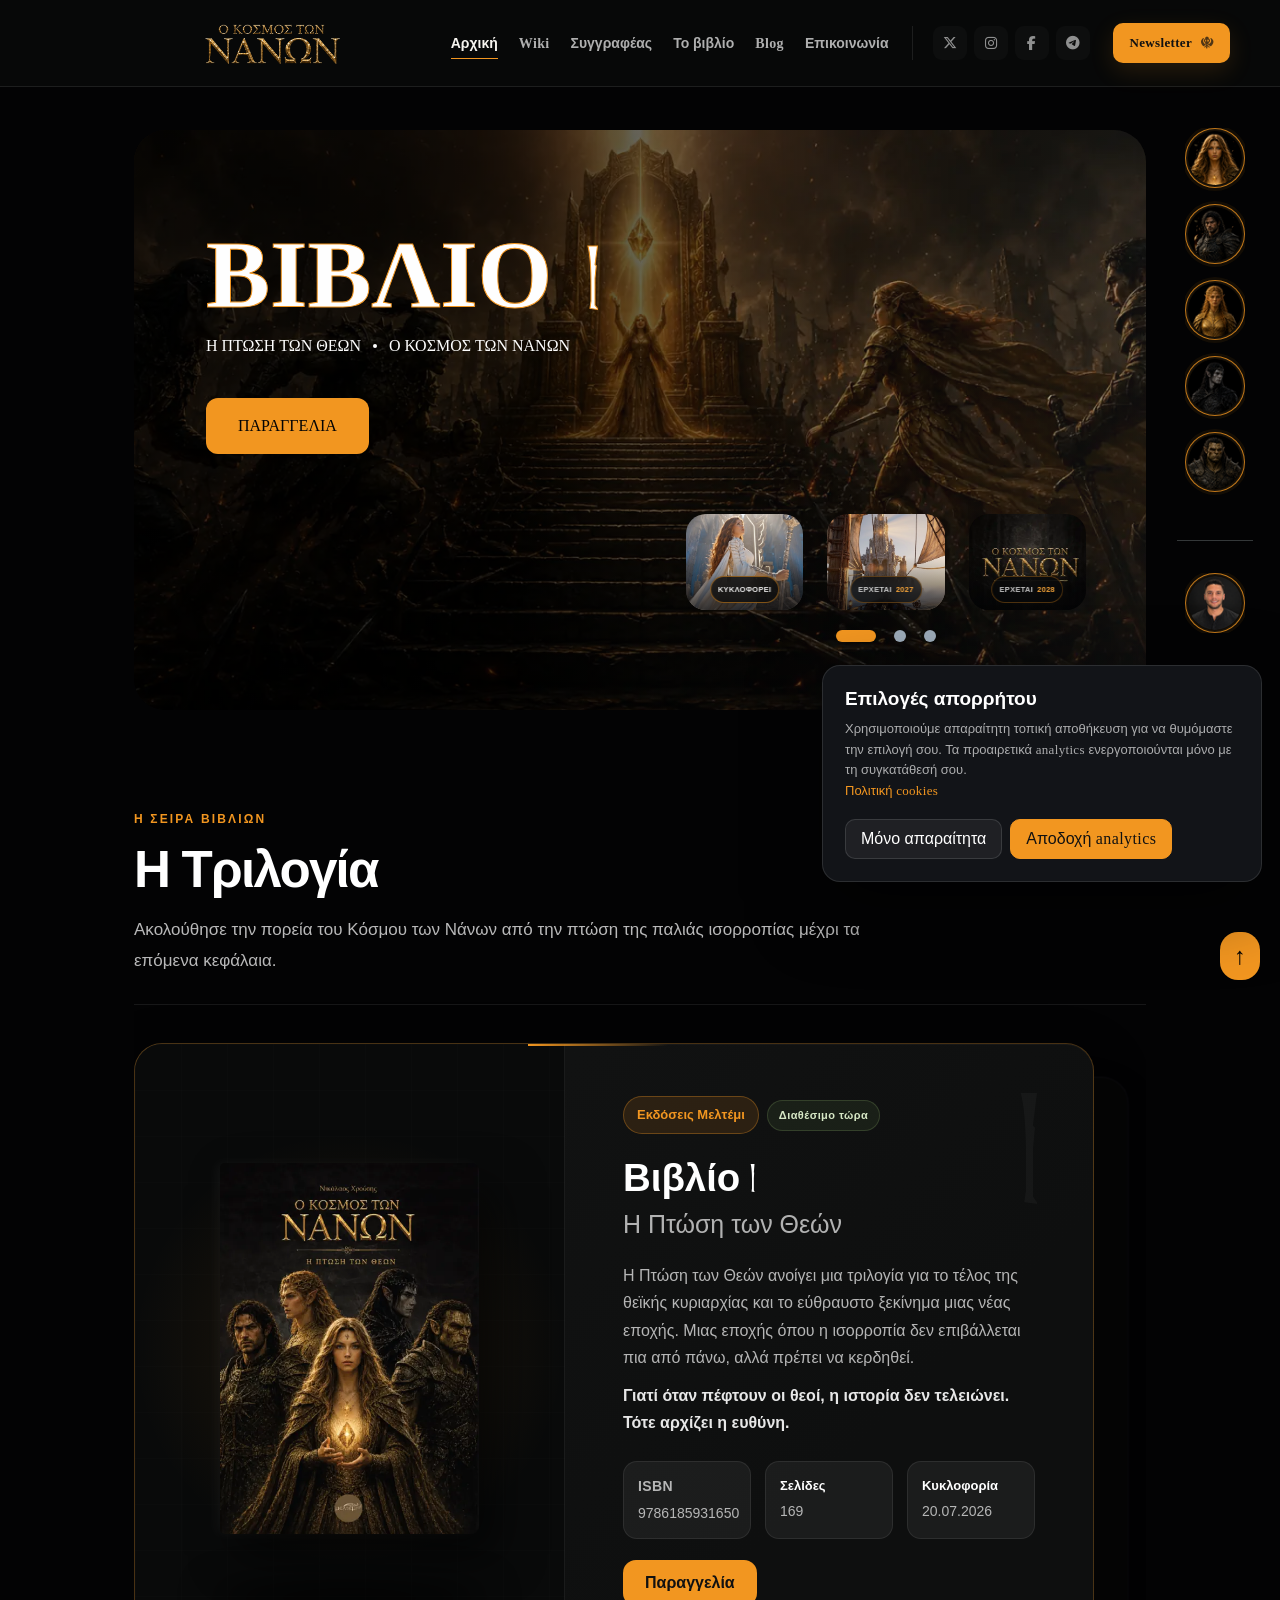
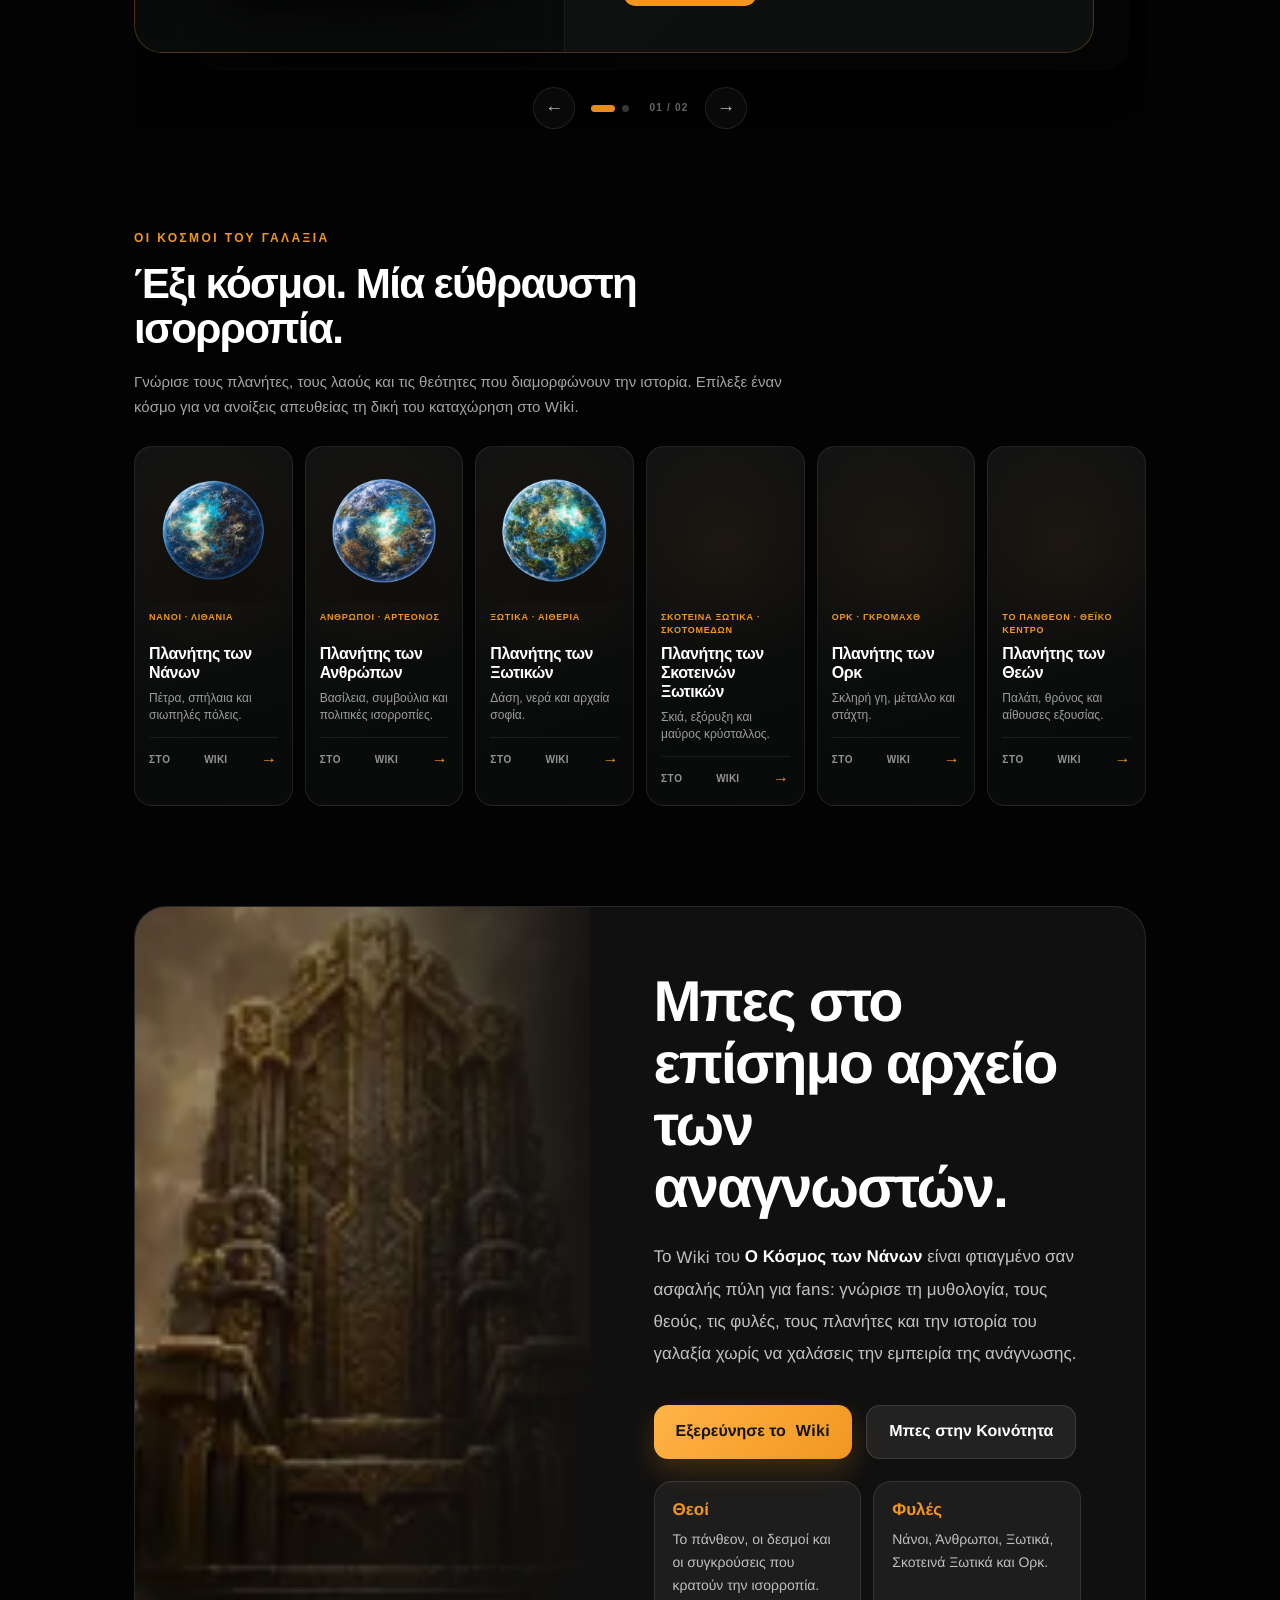
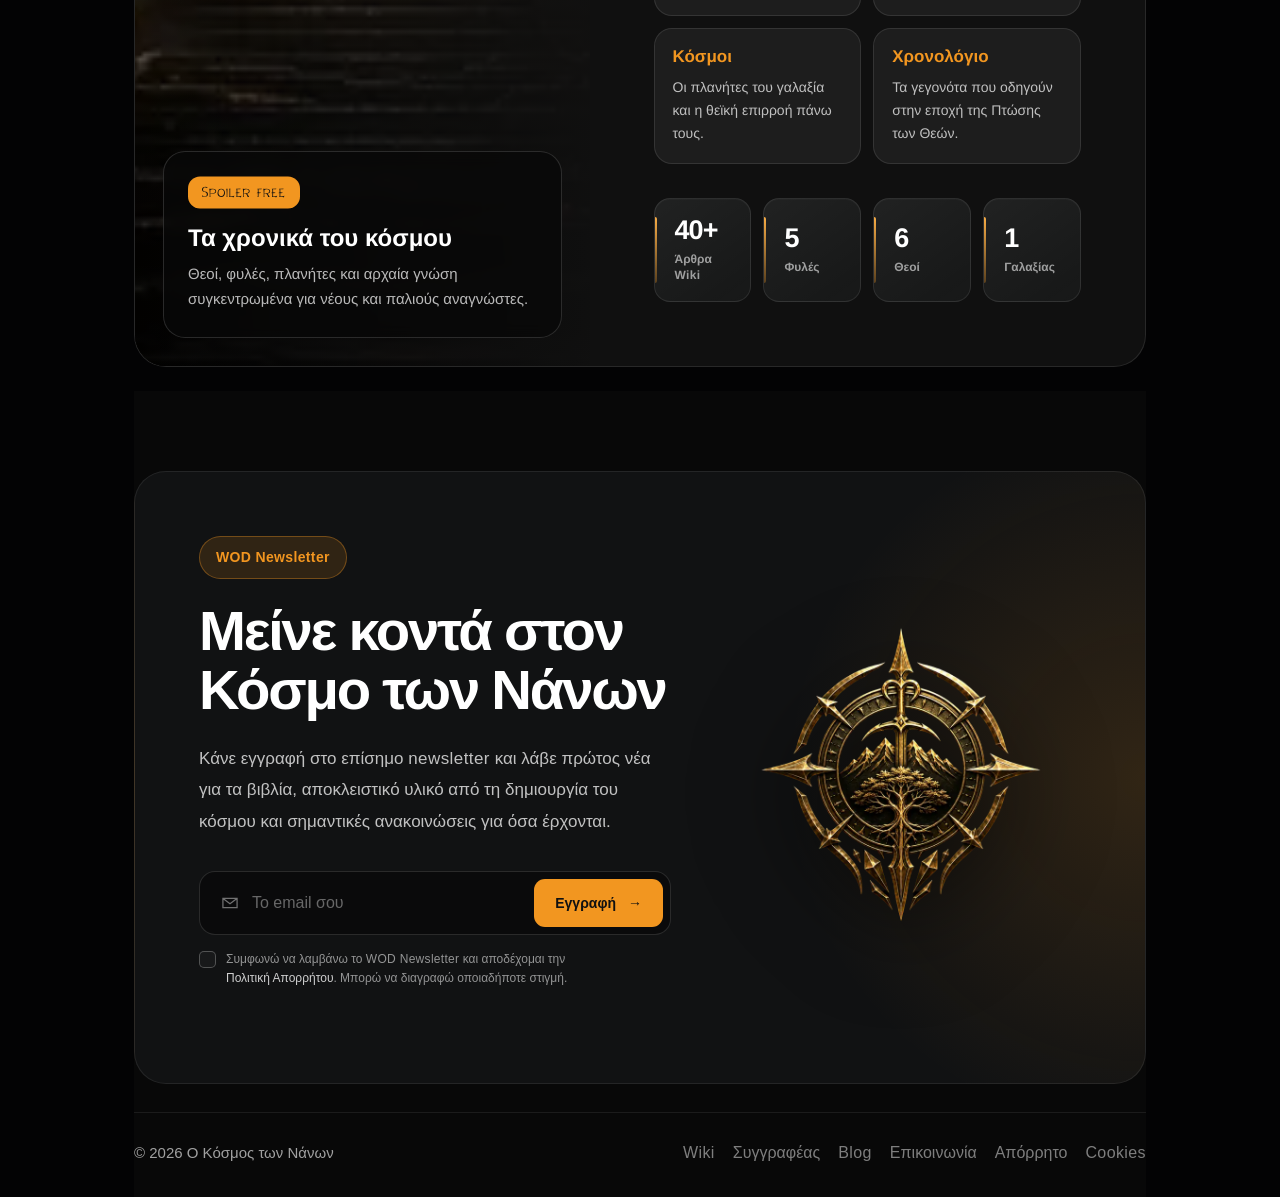
==== commit 78745e5e: "Connect public site to WOD blog" ====
--- a/index.html
+++ b/index.html
@@ -36,6 +36,7 @@
   <meta name="twitter:description" content="Η επίσημη σελίδα της fantasy τριλογίας του Νικόλα Χρούση.">
   <meta name="twitter:image" content="https://wodstory.com/assets/images/optimized/share.jpg">
   <link rel="canonical" href="https://wodstory.com/">
+  <link rel="alternate" type="application/rss+xml" title="Ο Κόσμος των Νάνων — Ιστορίες &amp; Νέα" href="https://wodstory.com/feed.xml">
   <link rel="preload" as="image" href="./assets/images/optimized/hero1-720.webp" imagesrcset="./assets/images/optimized/hero1-720.webp 720w, ./assets/images/optimized/hero1-1650.webp 1650w" imagesizes="(max-width: 767px) 100vw, 1650px" fetchpriority="high">
   <script type="application/ld+json">
   {
@@ -174,7 +175,7 @@
   <link href="assets/styles/book-order.css?v=3" rel="stylesheet">
   <link href="assets/styles/creator-profile.css?v=3" rel="stylesheet">
   <link href="assets/styles/cookie-consent.css?v=2" rel="stylesheet">
-  <link href="assets/styles/site-navigation.css?v=7" rel="stylesheet">
+  <link href="assets/styles/site-navigation.css?v=8" rel="stylesheet">
   <link href="assets/styles/hero-thumbnails.css?v=3" rel="stylesheet">
   <style>
     @font-face {
@@ -245,10 +246,10 @@
   <header id="header" class="site-header absolute">
     <nav class="site-nav" aria-label="Κύρια πλοήγηση">
       <a class="site-nav-logo" href="index.html" aria-label="Ο Κόσμος των Νάνων - Αρχική"><img src="assets/images/optimized/logo.png" width="680" height="171" alt="Ο Κόσμος των Νάνων"></a>
-      <div class="site-nav-desktop"><div class="site-nav-links"><a href="index.html" aria-current="page">Αρχική</a><a href="wiki.html">Wiki</a><a href="author.html">Συγγραφέας</a><a href="#book-i">Το βιβλίο</a><a href="contact.html">Επικοινωνία</a></div><div class="site-nav-socials" aria-label="Social media"><a href="https://x.com/TheWODstory" target="_blank" rel="noopener noreferrer" aria-label="X"><i class="fa-brands fa-x-twitter"></i></a><a href="https://www.instagram.com/thewodstory" target="_blank" rel="noopener noreferrer" aria-label="Instagram"><i class="fa-brands fa-instagram"></i></a><a href="https://www.facebook.com/TheWODstory/" target="_blank" rel="noopener noreferrer" aria-label="Facebook"><i class="fa-brands fa-facebook-f"></i></a><a href="https://telegram.me/thewodstory" target="_blank" rel="noopener noreferrer" aria-label="Telegram"><i class="fa-brands fa-telegram"></i></a></div><a class="site-signin site-newsletter-cta" href="#newsletter" aria-label="Εγγραφή στο Newsletter">Newsletter<i class="fa-solid fa-khanda"></i></a></div>
+      <div class="site-nav-desktop"><div class="site-nav-links"><a href="index.html" aria-current="page">Αρχική</a><a href="wiki.html">Wiki</a><a href="author.html">Συγγραφέας</a><a href="#book-i">Το βιβλίο</a><a href="blog">Blog</a><a href="contact.html">Επικοινωνία</a></div><div class="site-nav-socials" aria-label="Social media"><a href="https://x.com/TheWODstory" target="_blank" rel="noopener noreferrer" aria-label="X"><i class="fa-brands fa-x-twitter"></i></a><a href="https://www.instagram.com/thewodstory" target="_blank" rel="noopener noreferrer" aria-label="Instagram"><i class="fa-brands fa-instagram"></i></a><a href="https://www.facebook.com/TheWODstory/" target="_blank" rel="noopener noreferrer" aria-label="Facebook"><i class="fa-brands fa-facebook-f"></i></a><a href="https://telegram.me/thewodstory" target="_blank" rel="noopener noreferrer" aria-label="Telegram"><i class="fa-brands fa-telegram"></i></a></div><a class="site-signin site-newsletter-cta" href="#newsletter" aria-label="Εγγραφή στο Newsletter">Newsletter<i class="fa-solid fa-khanda"></i></a></div>
       <button class="site-menu-button" type="button" data-site-menu-open aria-label="Άνοιγμα μενού" aria-controls="siteMobileMenu" aria-expanded="false"><i class="fa-solid fa-bars"></i></button>
     </nav>
-    <aside class="site-mobile-menu" id="siteMobileMenu" data-site-menu aria-hidden="true"><div class="site-mobile-menu-head"><span>ΠΛΟΗΓΗΣΗ</span><button class="site-menu-close" type="button" data-site-menu-close aria-label="Κλείσιμο μενού"><i class="fa-solid fa-xmark"></i></button></div><nav class="site-mobile-links" aria-label="Πλοήγηση κινητού"><a href="index.html" aria-current="page">Αρχική</a><a href="wiki.html">Wiki</a><a href="author.html">Συγγραφέας</a><a href="#book-i">Το βιβλίο</a><a href="contact.html">Επικοινωνία</a></nav><a class="site-signin site-newsletter-cta" href="#newsletter" aria-label="Εγγραφή στο Newsletter">Newsletter<i class="fa-solid fa-khanda"></i></a><div class="site-mobile-socials" aria-label="Social media"><a href="https://x.com/TheWODstory" target="_blank" rel="noopener noreferrer" aria-label="X"><i class="fa-brands fa-x-twitter"></i></a><a href="https://www.instagram.com/thewodstory" target="_blank" rel="noopener noreferrer" aria-label="Instagram"><i class="fa-brands fa-instagram"></i></a><a href="https://www.facebook.com/TheWODstory/" target="_blank" rel="noopener noreferrer" aria-label="Facebook"><i class="fa-brands fa-facebook-f"></i></a><a href="https://telegram.me/thewodstory" target="_blank" rel="noopener noreferrer" aria-label="Telegram"><i class="fa-brands fa-telegram"></i></a></div><p class="site-mobile-note">Νέα βιβλίων και αποκλειστικό υλικό, απευθείας στο email σου.</p></aside>
+    <aside class="site-mobile-menu" id="siteMobileMenu" data-site-menu aria-hidden="true"><div class="site-mobile-menu-head"><span>ΠΛΟΗΓΗΣΗ</span><button class="site-menu-close" type="button" data-site-menu-close aria-label="Κλείσιμο μενού"><i class="fa-solid fa-xmark"></i></button></div><nav class="site-mobile-links" aria-label="Πλοήγηση κινητού"><a href="index.html" aria-current="page">Αρχική</a><a href="wiki.html">Wiki</a><a href="author.html">Συγγραφέας</a><a href="#book-i">Το βιβλίο</a><a href="blog">Blog</a><a href="contact.html">Επικοινωνία</a></nav><a class="site-signin site-newsletter-cta" href="#newsletter" aria-label="Εγγραφή στο Newsletter">Newsletter<i class="fa-solid fa-khanda"></i></a><div class="site-mobile-socials" aria-label="Social media"><a href="https://x.com/TheWODstory" target="_blank" rel="noopener noreferrer" aria-label="X"><i class="fa-brands fa-x-twitter"></i></a><a href="https://www.instagram.com/thewodstory" target="_blank" rel="noopener noreferrer" aria-label="Instagram"><i class="fa-brands fa-instagram"></i></a><a href="https://www.facebook.com/TheWODstory/" target="_blank" rel="noopener noreferrer" aria-label="Facebook"><i class="fa-brands fa-facebook-f"></i></a><a href="https://telegram.me/thewodstory" target="_blank" rel="noopener noreferrer" aria-label="Telegram"><i class="fa-brands fa-telegram"></i></a></div><p class="site-mobile-note">Νέα βιβλίων και αποκλειστικό υλικό, απευθείας στο email σου.</p></aside>
     <button class="site-menu-overlay" type="button" data-site-menu-overlay tabindex="-1" aria-label="Κλείσιμο μενού"></button>
   </header>
   <!-- header end -->
@@ -2396,6 +2397,7 @@
           <nav class="wod-footer-links" aria-label="Σύνδεσμοι footer">
             <a href="wiki.html">Wiki</a>
             <a href="author.html">Συγγραφέας</a>
+            <a href="blog">Blog</a>
             <a href="contact.html">Επικοινωνία</a>
             <a href="privacy.html">Απόρρητο</a>
             <a href="cookies.html">Cookies</a>
--- a/assets/styles/site-navigation.css
+++ b/assets/styles/site-navigation.css
@@ -195,6 +195,14 @@
   .site-nav-logo { margin-left: calc(191px - max(20px, calc(50vw - 590px))); }
 }
 
+@media (max-width: 960px) {
+  .site-nav { width: min(100% - 32px, 1180px); min-height: 72px; }
+  .site-nav-logo { margin-left: -4px; }
+  .site-nav-logo img { width: 146px; }
+  .site-nav-desktop { display: none; }
+  .site-menu-button { display: grid; }
+}
+
 @media (max-width: 760px) {
   .site-nav { width: min(100% - 28px, 1180px); min-height: 72px; }
   .site-nav-logo { margin-left: -7px; }
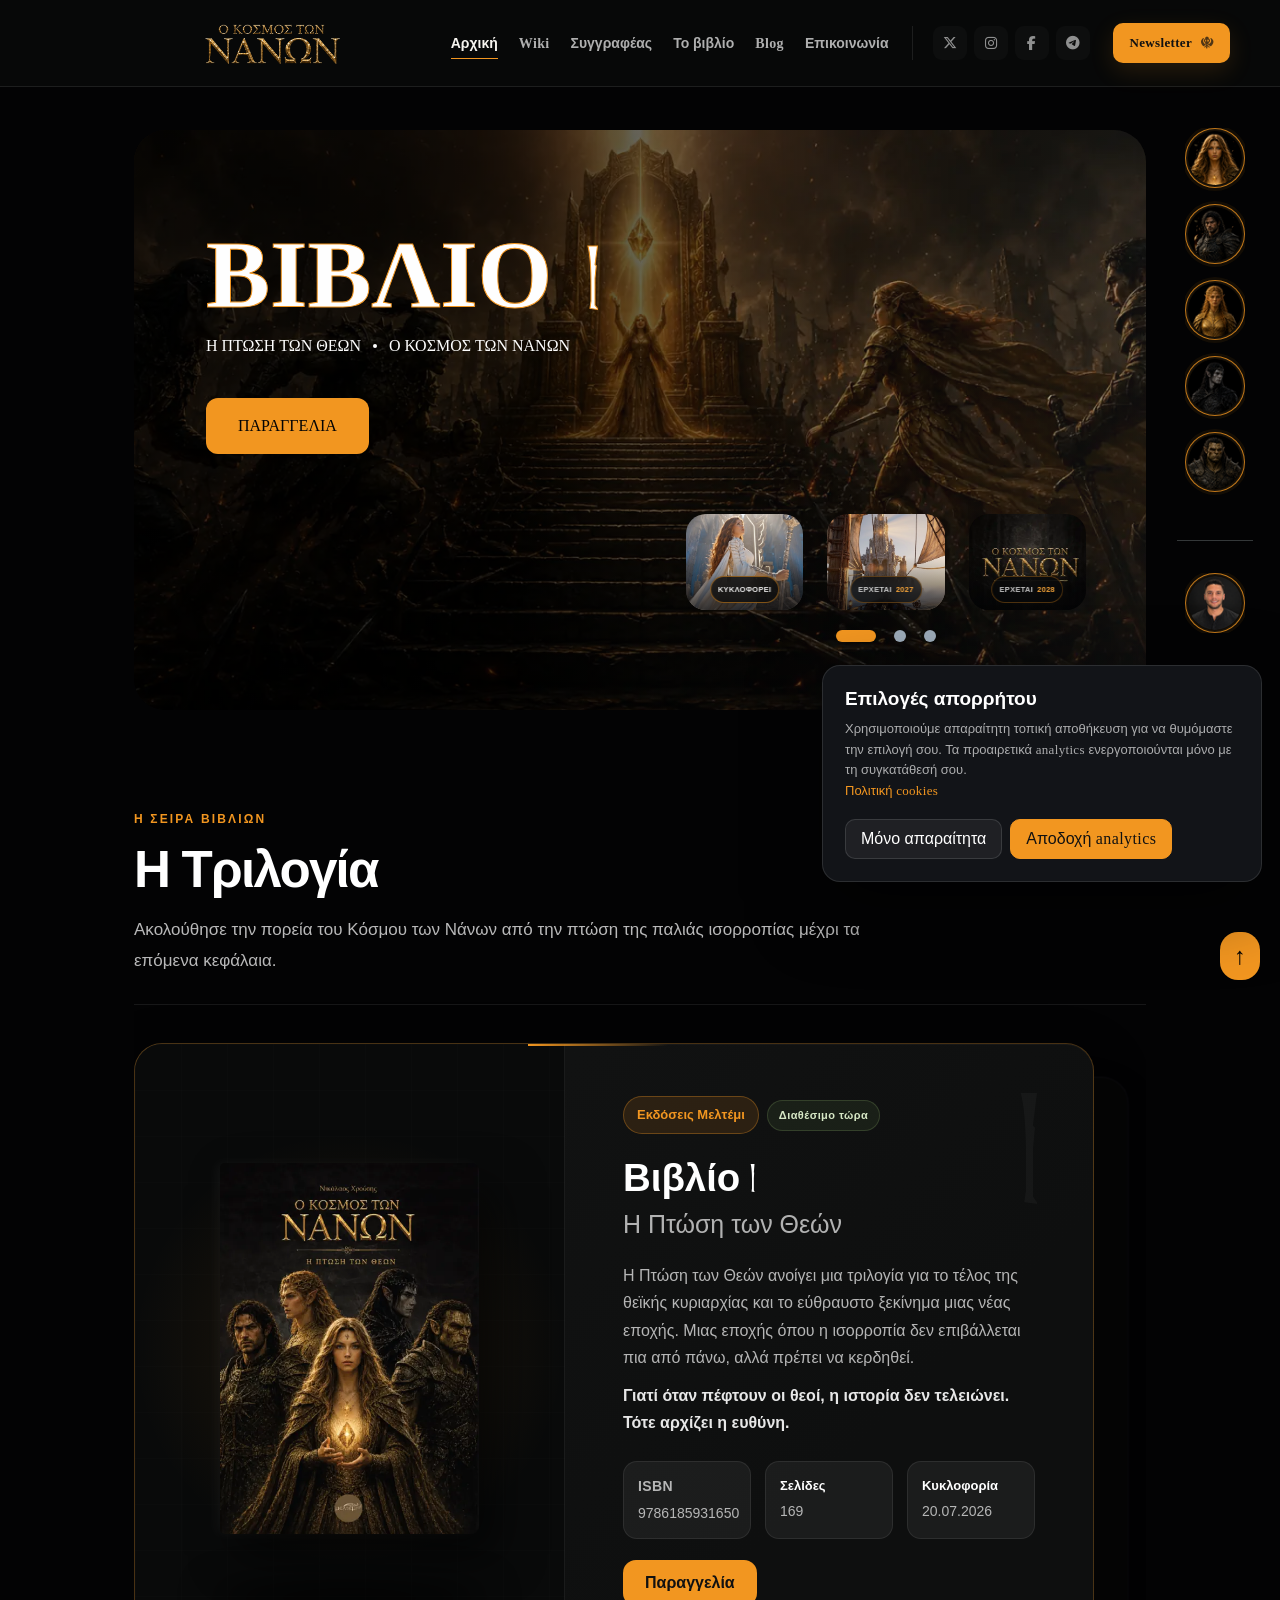
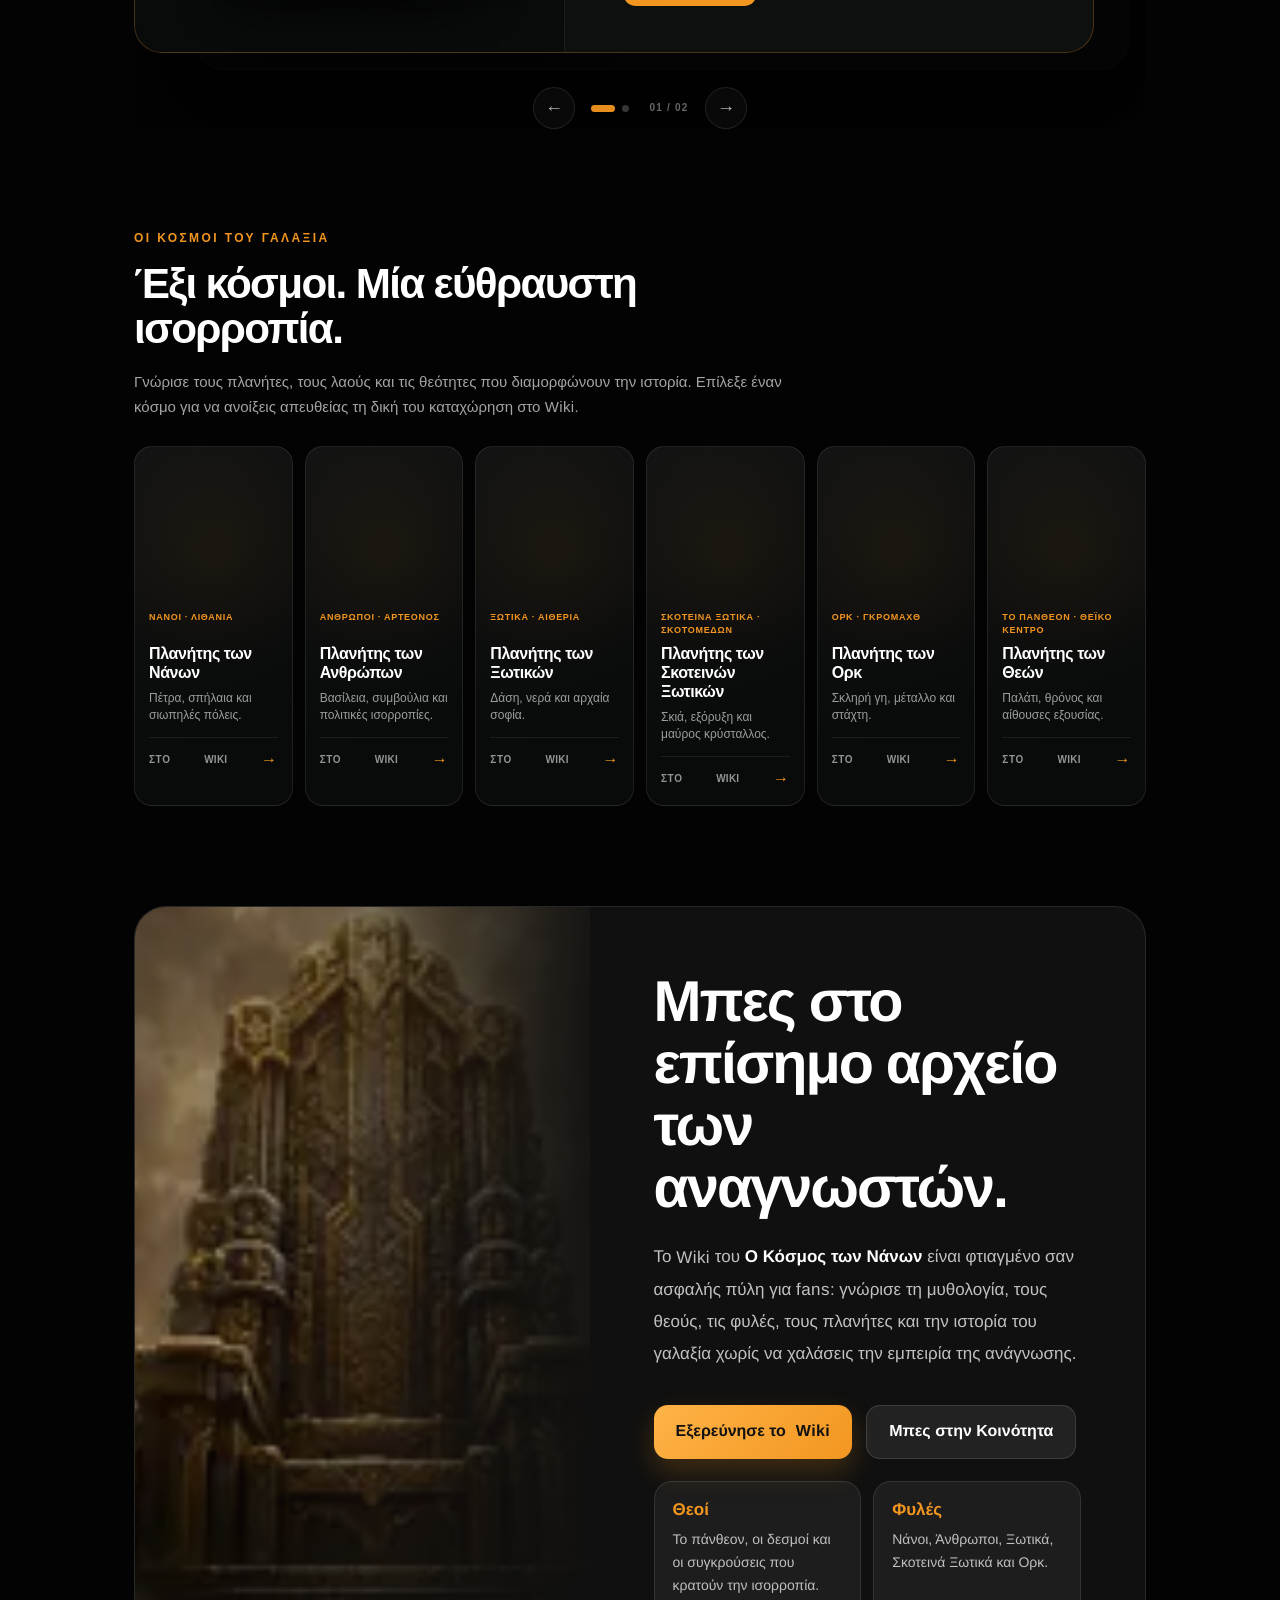
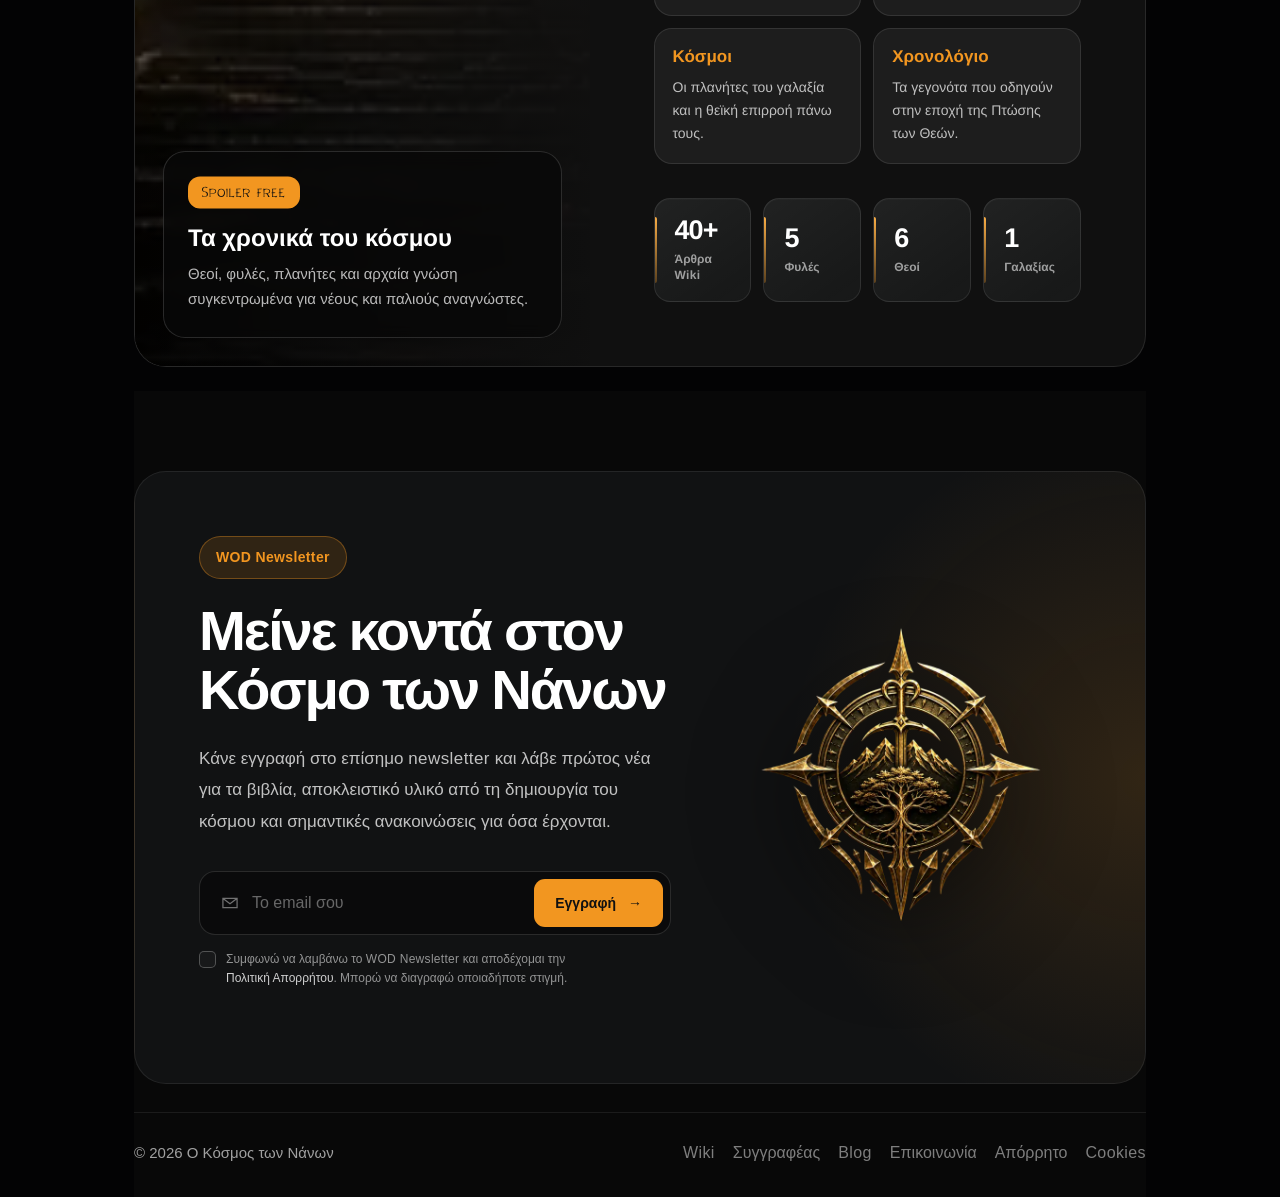
==== commit d6701965: "Unify public page scrollbars" ====
--- a/index.html
+++ b/index.html
@@ -177,6 +177,7 @@
   <link href="assets/styles/cookie-consent.css?v=2" rel="stylesheet">
   <link href="assets/styles/site-navigation.css?v=8" rel="stylesheet">
   <link href="assets/styles/hero-thumbnails.css?v=3" rel="stylesheet">
+  <link href="assets/styles/site-scrollbar.css?v=1" rel="stylesheet">
   <style>
     @font-face {
       font-family: "Lineage2Accent";
--- a/assets/styles/site-scrollbar.css
+++ b/assets/styles/site-scrollbar.css
@@ -0,0 +1,24 @@
+html {
+  scrollbar-width: thin;
+  scrollbar-color: #78633f #070807;
+}
+
+html::-webkit-scrollbar {
+  width: 8px;
+  height: 8px;
+}
+
+html::-webkit-scrollbar-track {
+  background: #070807;
+}
+
+html::-webkit-scrollbar-thumb {
+  min-height: 42px;
+  border: 2px solid #070807;
+  border-radius: 999px;
+  background: #78633f;
+}
+
+html::-webkit-scrollbar-thumb:hover {
+  background: #9a7b47;
+}
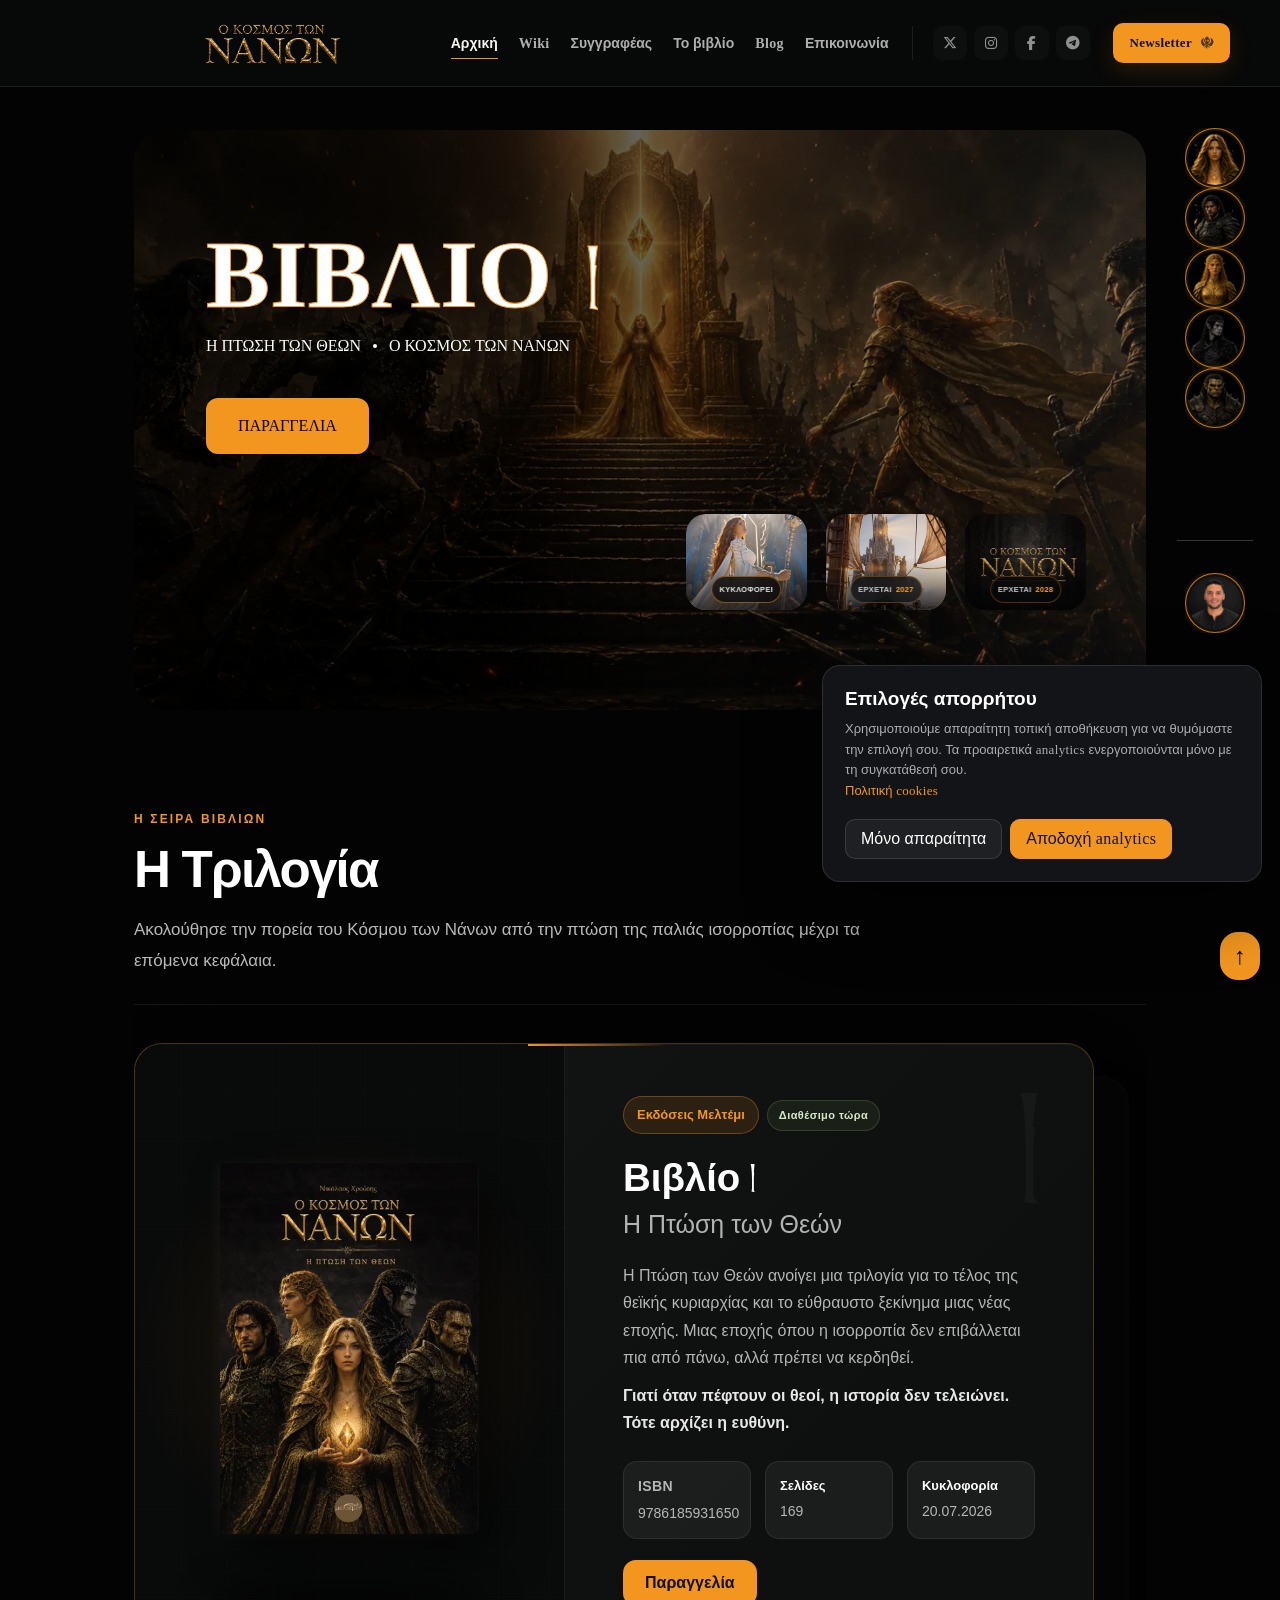
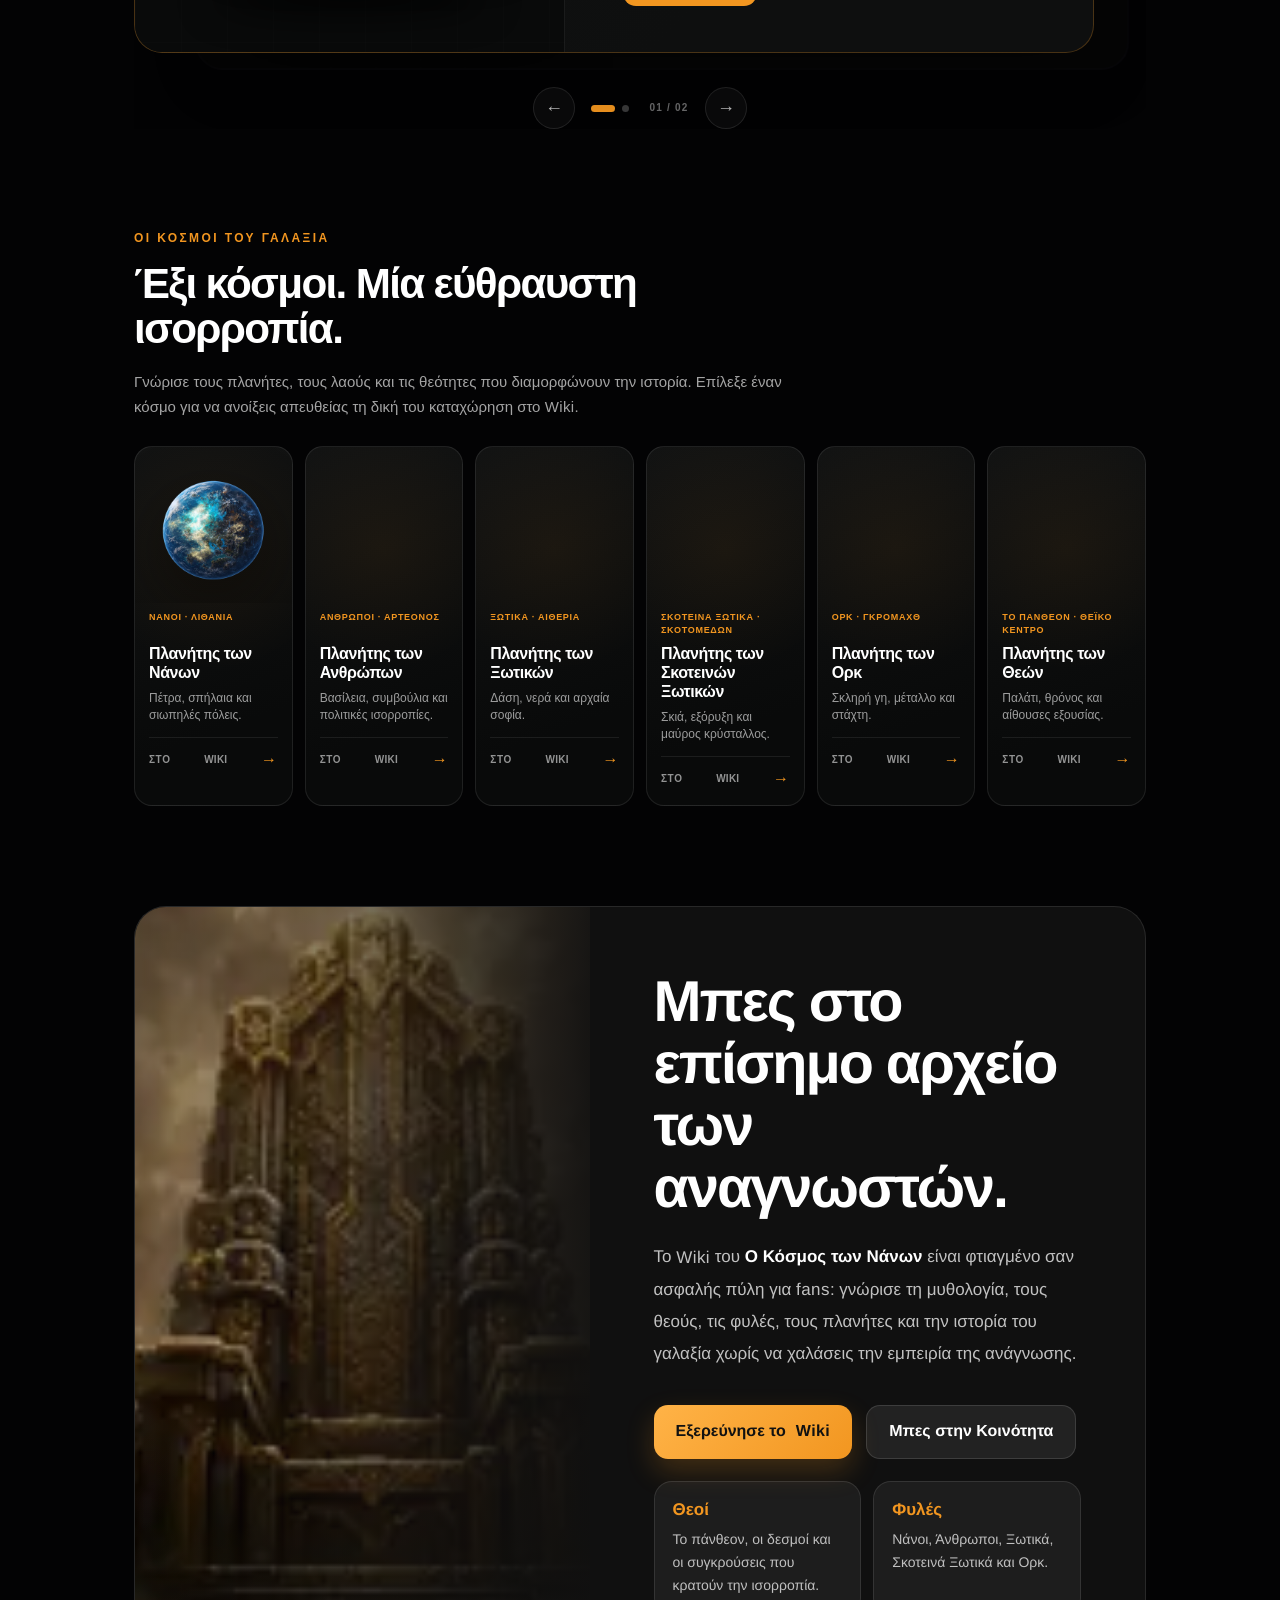
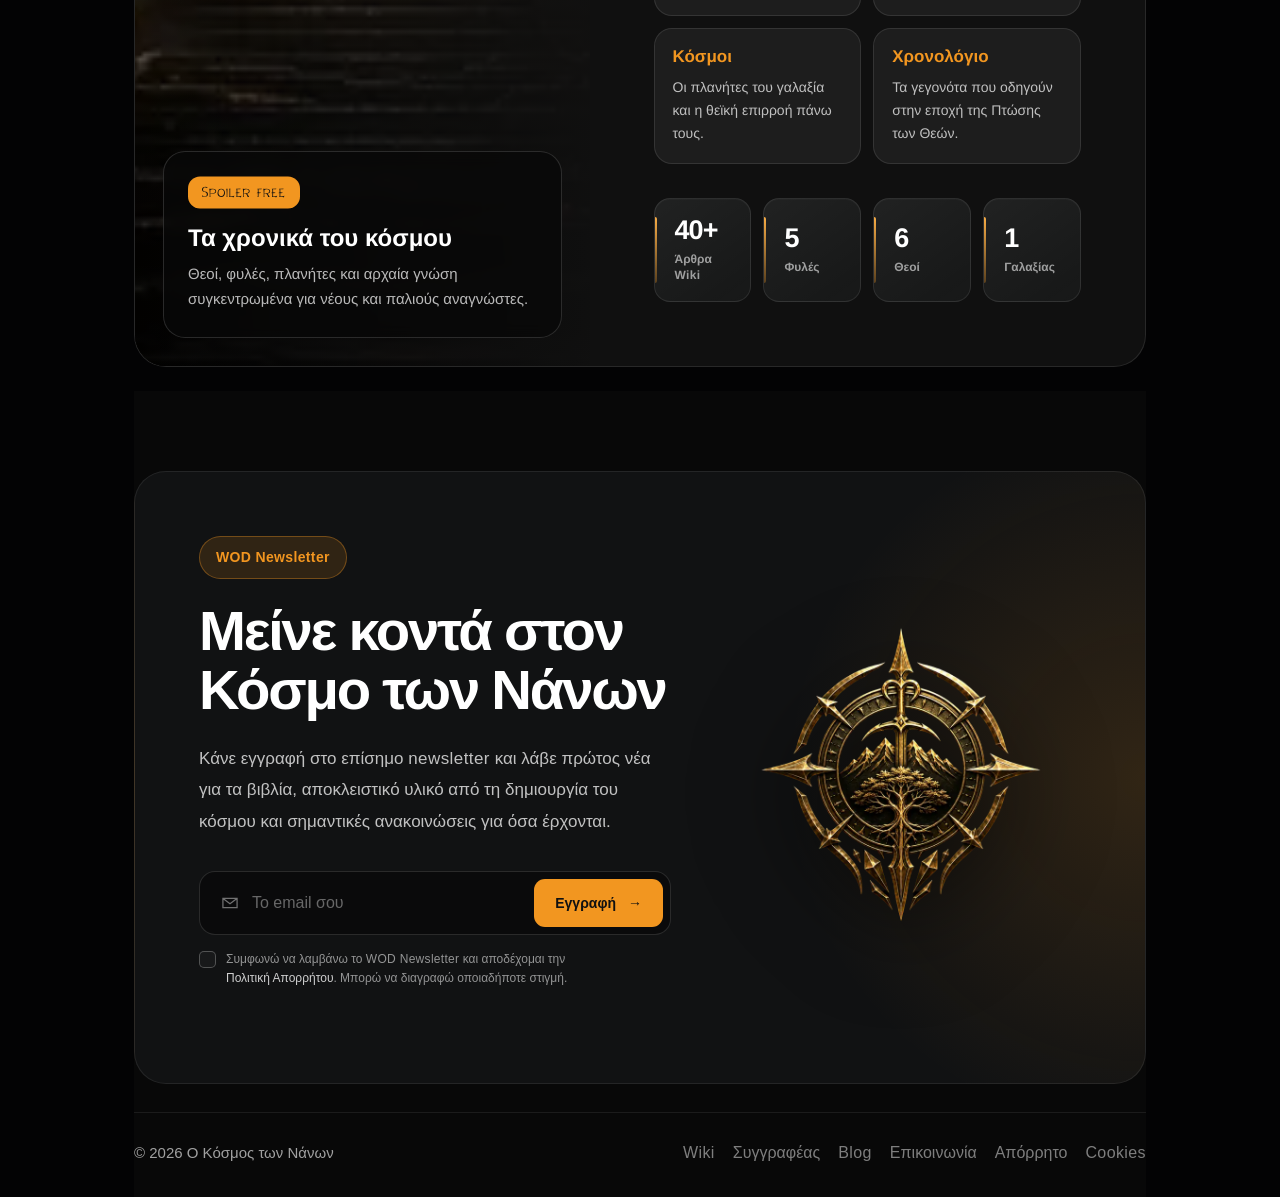
==== commit 32005e70: "Harden public site security" ====
--- a/index.html
+++ b/index.html
@@ -171,7 +171,7 @@
   }
   </script>
   
-<script defer src="assets/js/app.js?v=2"></script><link href="assets/styles/app.css?v=2" rel="stylesheet">
+<script defer src="assets/js/public-app.js?v=2"></script><link href="assets/styles/app.css?v=2" rel="stylesheet">
   <link href="assets/styles/book-order.css?v=3" rel="stylesheet">
   <link href="assets/styles/creator-profile.css?v=3" rel="stylesheet">
   <link href="assets/styles/cookie-consent.css?v=2" rel="stylesheet">
@@ -2616,41 +2616,7 @@
   <script src="assets/js/creator-profile.js?v=5"></script>
   <script src="assets/js/cookie-consent.js?v=2"></script>
   <script src="assets/js/newsletter-signup.js?v=1"></script>
-  <script>
-    (() => {
-      const latinText = /[A-Za-z][A-Za-z0-9+.'’/-]*(?:\s+[A-Za-z][A-Za-z0-9+.'’/-]*)*/g;
-      const excludedParents = "script, style, noscript, textarea, pre, code, svg, template, .fantasy-numeral, .spoiler-lineage, .cinzel-en";
-      const walker = document.createTreeWalker(document.body, NodeFilter.SHOW_TEXT);
-      const textNodes = [];
-
-      while (walker.nextNode()) {
-        const node = walker.currentNode;
-        if (!node.nodeValue || !/[A-Za-z]/.test(node.nodeValue)) continue;
-        if (node.parentElement?.closest(excludedParents)) continue;
-        textNodes.push(node);
-      }
-
-      textNodes.forEach((node) => {
-        const text = node.nodeValue;
-        const matches = [...text.matchAll(latinText)];
-        if (!matches.length) return;
-
-        const fragment = document.createDocumentFragment();
-        let cursor = 0;
-        matches.forEach((match) => {
-          if (match.index > cursor) fragment.append(text.slice(cursor, match.index));
-          const span = document.createElement("span");
-          span.className = "cinzel-en";
-          span.lang = "en";
-          span.textContent = match[0];
-          fragment.append(span);
-          cursor = match.index + match[0].length;
-        });
-        if (cursor < text.length) fragment.append(text.slice(cursor));
-        node.replaceWith(fragment);
-      });
-    })();
-  </script>
+  <script src="assets/js/cinzel-english.js?v=1"></script>
 </body>
 
 </html>
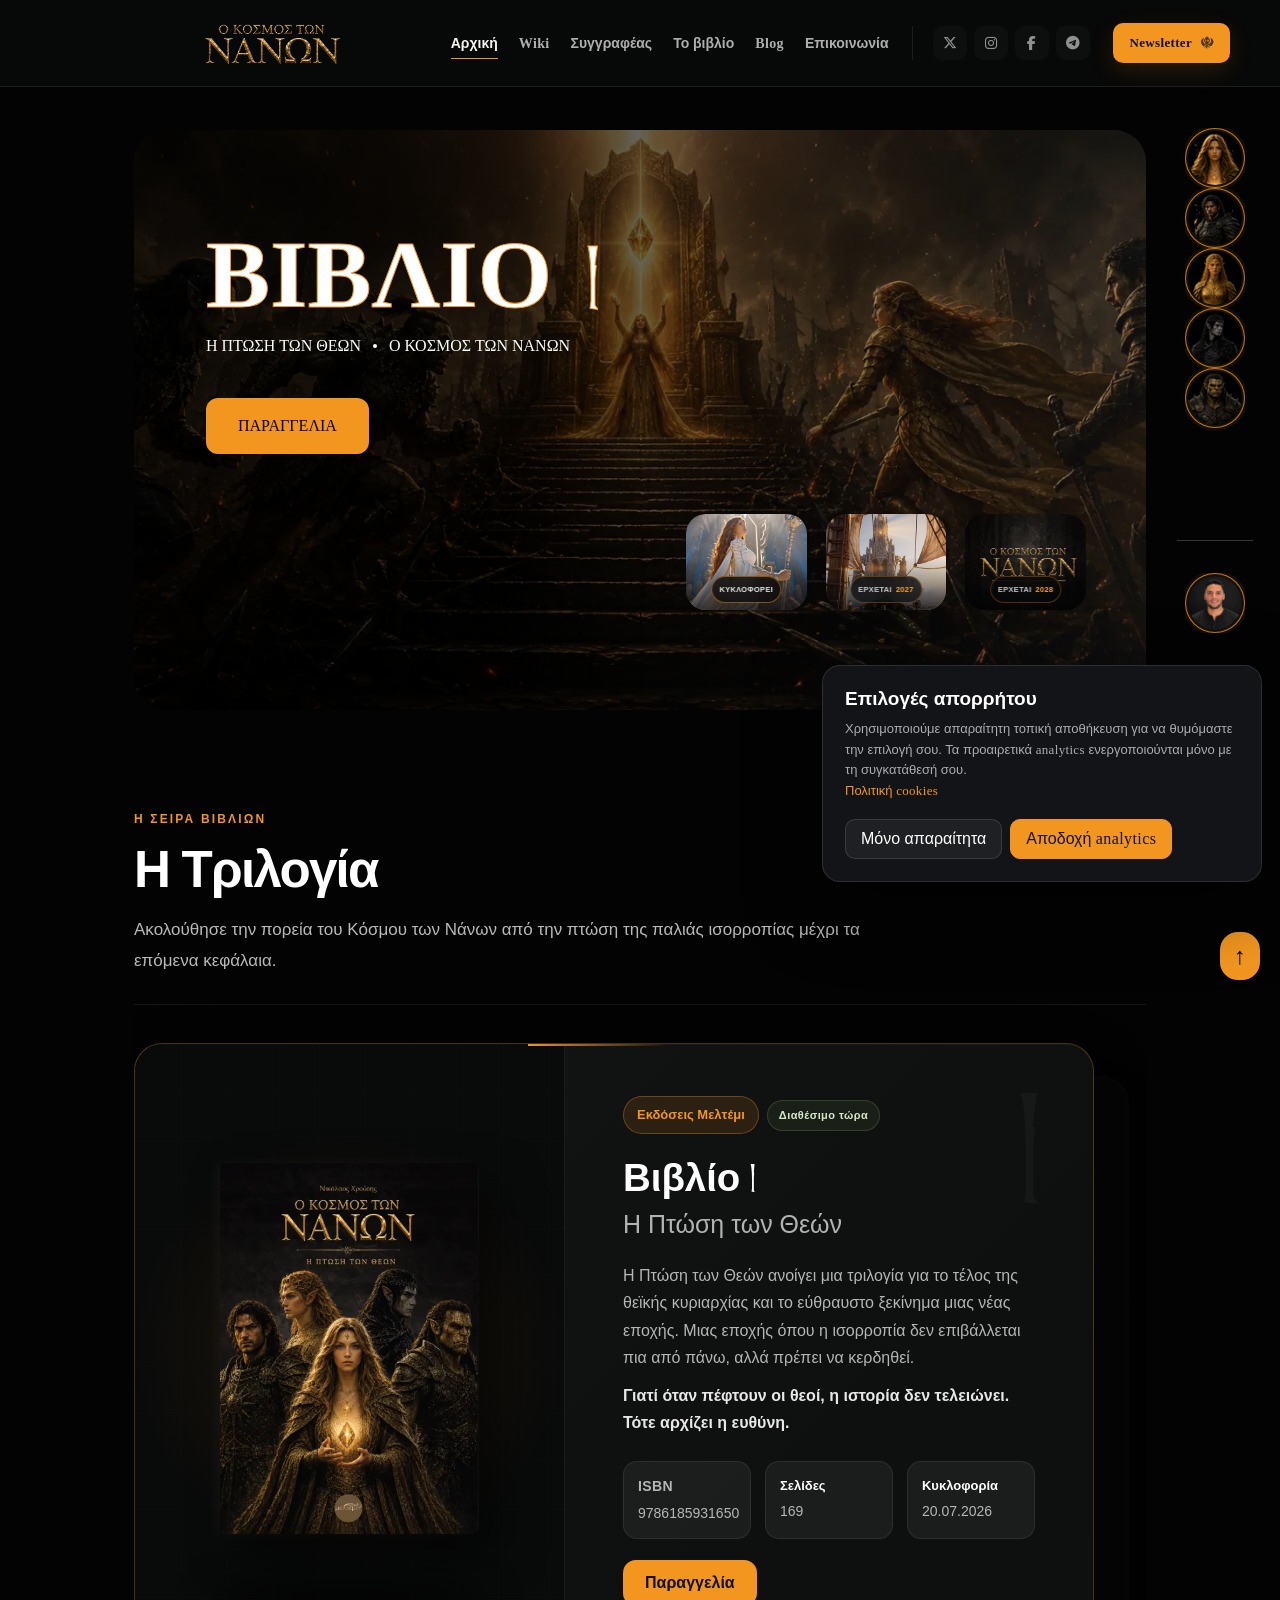
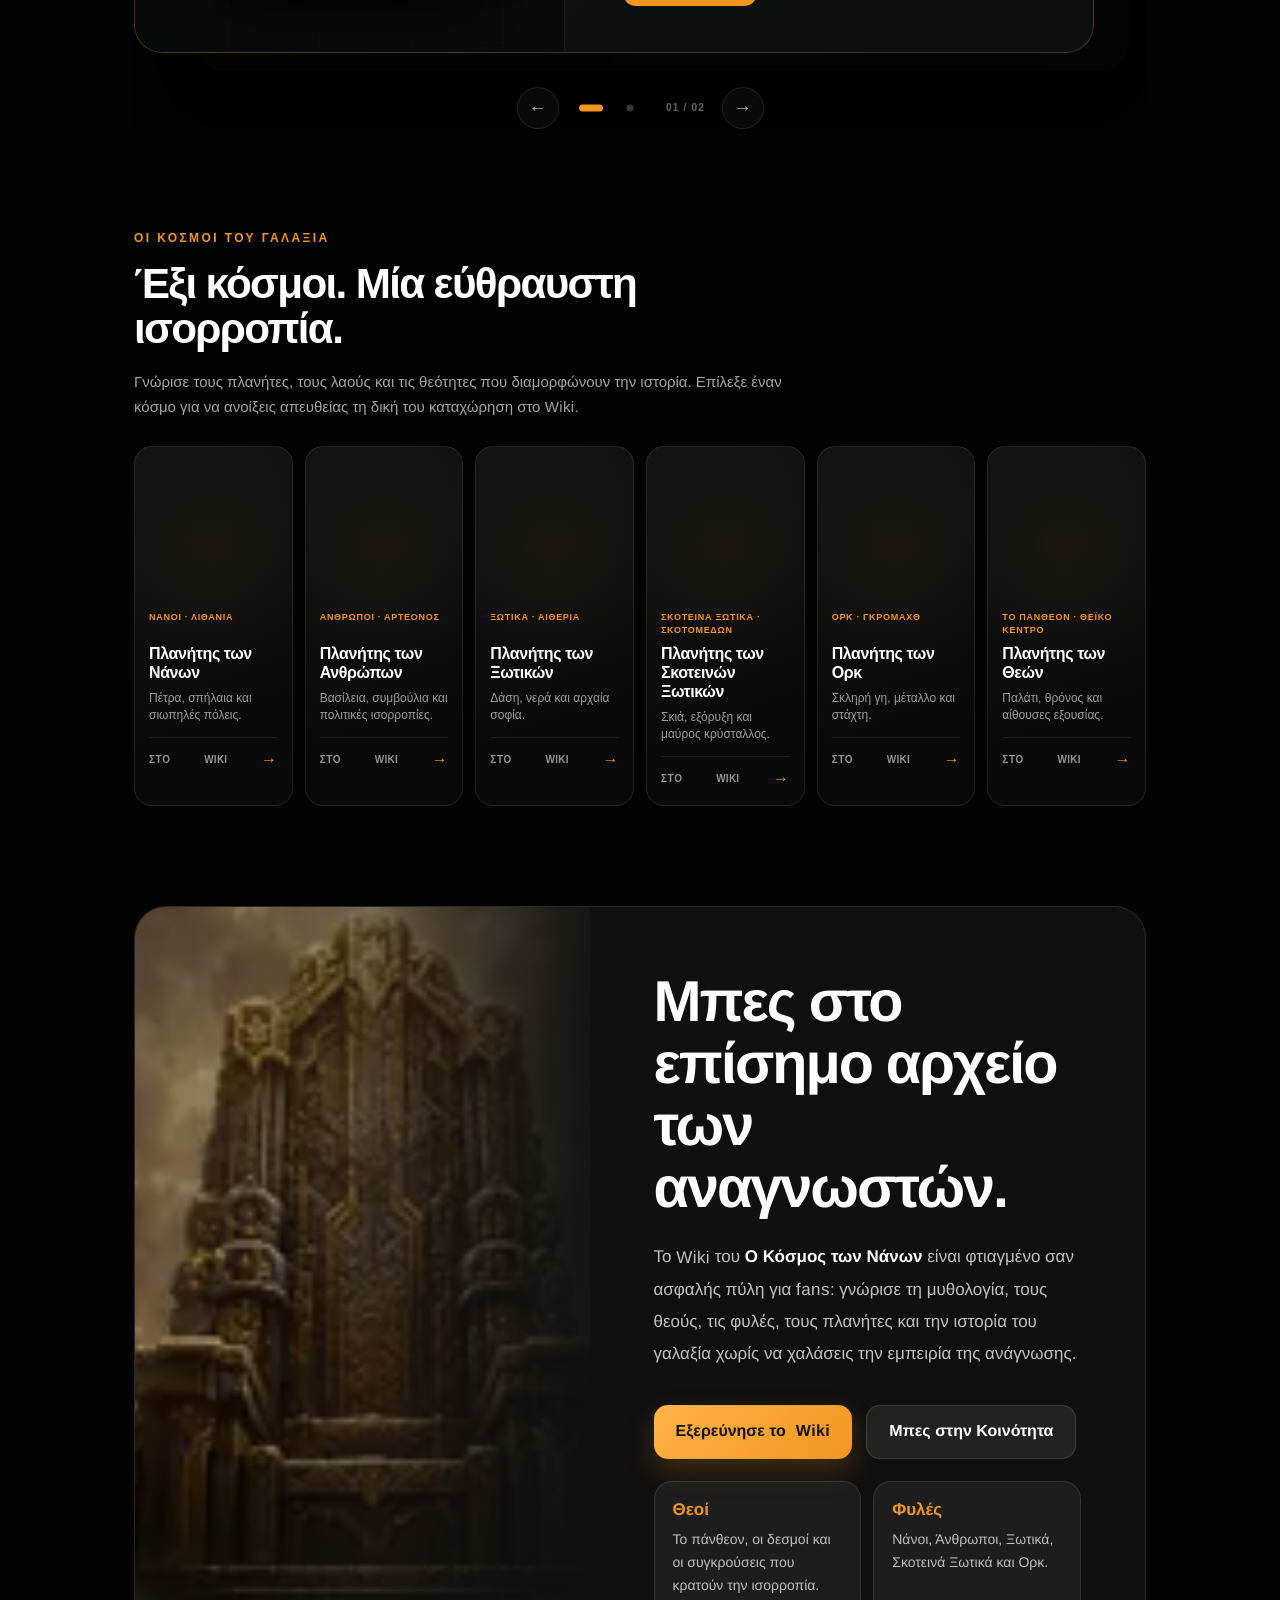
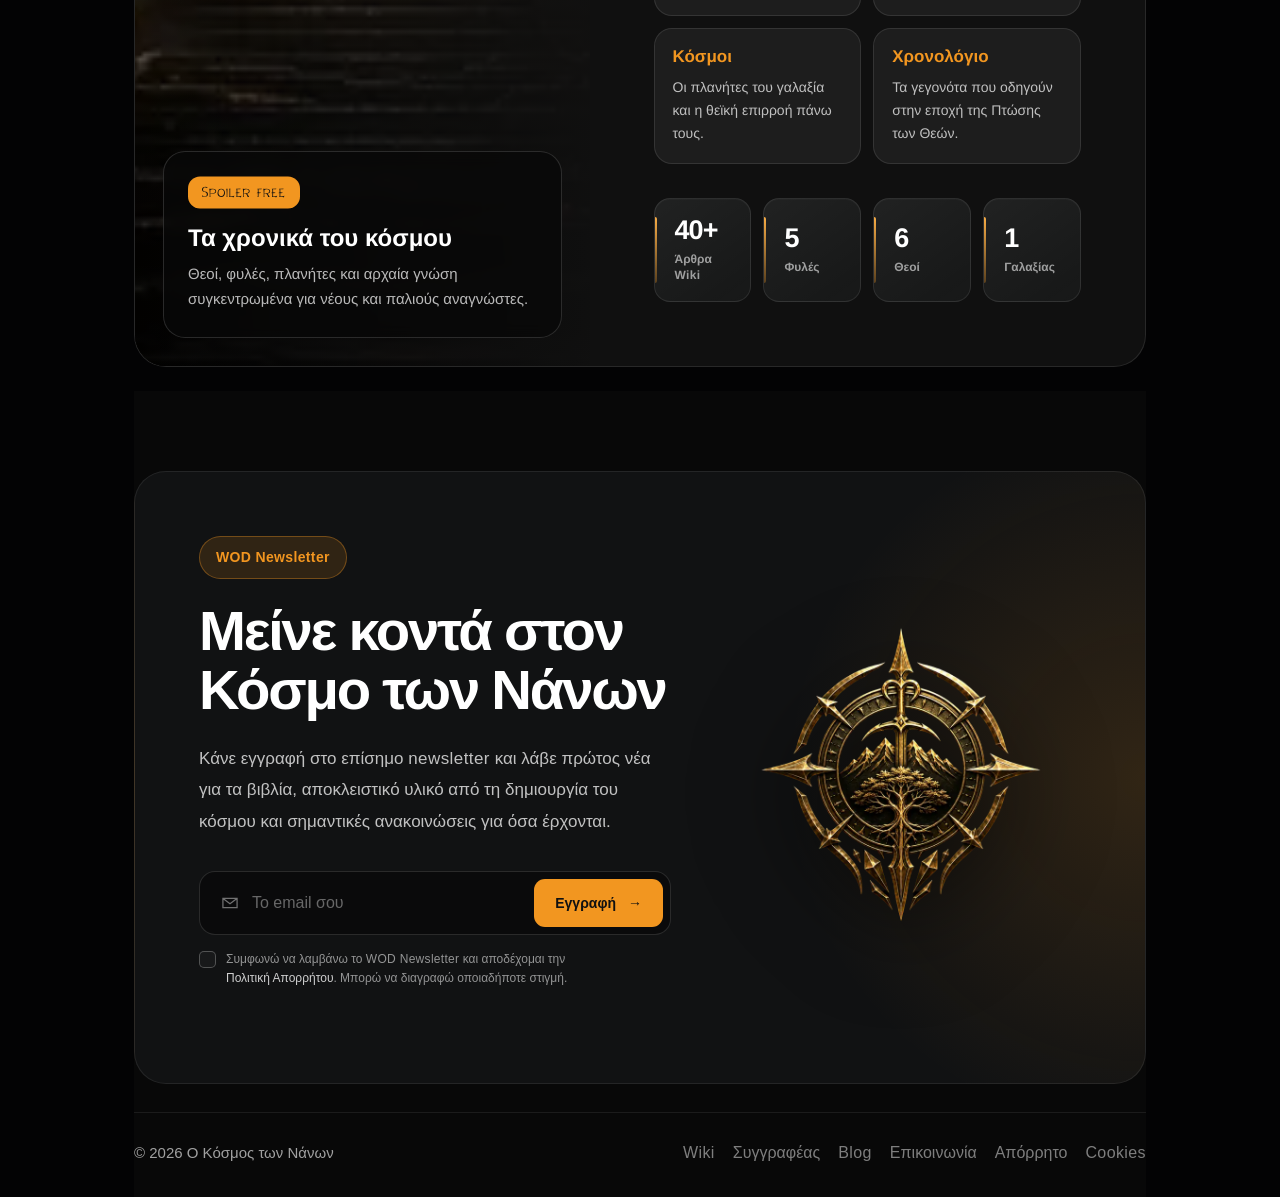
==== commit c9361716: "Improve public site SEO and performance" ====
--- a/index.html
+++ b/index.html
@@ -7,7 +7,7 @@
   <link rel="icon" href="./assets/images/optimized/favicon-32.png" sizes="32x32" type="image/png" />
   <link rel="apple-touch-icon" href="./assets/images/optimized/apple-touch-icon.png" />
   <link rel="manifest" href="./site.webmanifest?v=2" />
-  <title>Ο Κόσμος των Νάνων - Η Πτώση των Θεών | Νικόλας Χρούσης</title>
+  <title>Ο Κόσμος των Νάνων - Η Πτώση των Θεών | Νικόλαος Χρούσης</title>
   
   <meta name="description"
         content="Η επίσημη σελίδα της fantasy τριλογίας Ο Κόσμος των Νάνων του Νικόλα Χρούση. Ανακάλυψε το βιβλίο Η Πτώση των Θεών, το spoiler-free Wiki και την κοινότητα.">
@@ -17,7 +17,7 @@
   <meta property="og:type" content="website">
   <meta property="og:locale" content="el_GR">
   <meta property="og:url" content="https://wodstory.com/">
-  <meta property="og:site_name" content="The World of Dwarves">
+  <meta property="og:site_name" content="The World of Dwarfs">
 
   <meta property="og:title" content="Ο Κόσμος των Νάνων - Η Πτώση των Θεών">
 
@@ -45,7 +45,7 @@
       {
         "@type": "Organization",
         "@id": "https://wodstory.com/#organization",
-        "name": "The World of Dwarves",
+        "name": "The World of Dwarfs",
         "alternateName": "Ο Κόσμος των Νάνων",
         "url": "https://wodstory.com/",
         "logo": "https://wodstory.com/assets/images/optimized/logo.png",
@@ -59,7 +59,7 @@
       {
         "@type": "Person",
         "@id": "https://wodstory.com/#author",
-        "name": "Νικόλας Χρούσης",
+        "name": "Νικόλαος Χρούσης",
         "url": "https://wodstory.com/author.html",
         "image": "https://wodstory.com/assets/images/optimized/author-600.webp",
         "jobTitle": "Συγγραφέας και δημιουργός",
@@ -75,7 +75,7 @@
         "@id": "https://wodstory.com/#website",
         "url": "https://wodstory.com/",
         "name": "Ο Κόσμος των Νάνων",
-        "alternateName": "The World of Dwarves",
+        "alternateName": "The World of Dwarfs",
         "description": "Το επίσημο fan hub του Ο Κόσμος των Νάνων. Spoiler-free Wiki, θεοί, φυλές, κόσμοι, βιβλία και κοινότητα αναγνωστών.",
         "publisher": {
           "@id": "https://wodstory.com/#organization"
@@ -86,7 +86,7 @@
         "@type": "WebPage",
         "@id": "https://wodstory.com/#webpage",
         "url": "https://wodstory.com/",
-        "name": "Ο Κόσμος των Νάνων - Η Πτώση των Θεών | Νικόλας Χρούσης",
+        "name": "Ο Κόσμος των Νάνων - Η Πτώση των Θεών | Νικόλαος Χρούσης",
         "description": "Η επίσημη σελίδα της fantasy τριλογίας Ο Κόσμος των Νάνων του Νικόλα Χρούση.",
         "isPartOf": {
           "@id": "https://wodstory.com/#website"
@@ -100,7 +100,7 @@
         "@type": "CreativeWorkSeries",
         "@id": "https://wodstory.com/#series",
         "name": "Ο Κόσμος των Νάνων",
-        "alternateName": "The World of Dwarves",
+        "alternateName": "The World of Dwarfs",
         "genre": "Fantasy",
         "url": "https://wodstory.com/",
         "image": "https://wodstory.com/assets/images/optimized/share.jpg",
@@ -246,11 +246,11 @@
   <!-- header start -->
   <header id="header" class="site-header absolute">
     <nav class="site-nav" aria-label="Κύρια πλοήγηση">
-      <a class="site-nav-logo" href="index.html" aria-label="Ο Κόσμος των Νάνων - Αρχική"><img src="assets/images/optimized/logo.png" width="680" height="171" alt="Ο Κόσμος των Νάνων"></a>
-      <div class="site-nav-desktop"><div class="site-nav-links"><a href="index.html" aria-current="page">Αρχική</a><a href="wiki.html">Wiki</a><a href="author.html">Συγγραφέας</a><a href="#book-i">Το βιβλίο</a><a href="blog">Blog</a><a href="contact.html">Επικοινωνία</a></div><div class="site-nav-socials" aria-label="Social media"><a href="https://x.com/TheWODstory" target="_blank" rel="noopener noreferrer" aria-label="X"><i class="fa-brands fa-x-twitter"></i></a><a href="https://www.instagram.com/thewodstory" target="_blank" rel="noopener noreferrer" aria-label="Instagram"><i class="fa-brands fa-instagram"></i></a><a href="https://www.facebook.com/TheWODstory/" target="_blank" rel="noopener noreferrer" aria-label="Facebook"><i class="fa-brands fa-facebook-f"></i></a><a href="https://telegram.me/thewodstory" target="_blank" rel="noopener noreferrer" aria-label="Telegram"><i class="fa-brands fa-telegram"></i></a></div><a class="site-signin site-newsletter-cta" href="#newsletter" aria-label="Εγγραφή στο Newsletter">Newsletter<i class="fa-solid fa-khanda"></i></a></div>
+      <a class="site-nav-logo" href="/" aria-label="Ο Κόσμος των Νάνων - Αρχική"><img src="assets/images/optimized/logo.png" width="680" height="171" alt="Ο Κόσμος των Νάνων"></a>
+      <div class="site-nav-desktop"><div class="site-nav-links"><a href="/" aria-current="page">Αρχική</a><a href="wiki.html">Wiki</a><a href="author.html">Συγγραφέας</a><a href="#book-i">Το βιβλίο</a><a href="blog">Blog</a><a href="contact.html">Επικοινωνία</a></div><div class="site-nav-socials" aria-label="Social media"><a href="https://x.com/TheWODstory" target="_blank" rel="noopener noreferrer" aria-label="X"><i class="fa-brands fa-x-twitter"></i></a><a href="https://www.instagram.com/thewodstory" target="_blank" rel="noopener noreferrer" aria-label="Instagram"><i class="fa-brands fa-instagram"></i></a><a href="https://www.facebook.com/TheWODstory/" target="_blank" rel="noopener noreferrer" aria-label="Facebook"><i class="fa-brands fa-facebook-f"></i></a><a href="https://telegram.me/thewodstory" target="_blank" rel="noopener noreferrer" aria-label="Telegram"><i class="fa-brands fa-telegram"></i></a></div><a class="site-signin site-newsletter-cta" href="#newsletter" aria-label="Εγγραφή στο Newsletter">Newsletter<i class="fa-solid fa-khanda"></i></a></div>
       <button class="site-menu-button" type="button" data-site-menu-open aria-label="Άνοιγμα μενού" aria-controls="siteMobileMenu" aria-expanded="false"><i class="fa-solid fa-bars"></i></button>
     </nav>
-    <aside class="site-mobile-menu" id="siteMobileMenu" data-site-menu aria-hidden="true"><div class="site-mobile-menu-head"><span>ΠΛΟΗΓΗΣΗ</span><button class="site-menu-close" type="button" data-site-menu-close aria-label="Κλείσιμο μενού"><i class="fa-solid fa-xmark"></i></button></div><nav class="site-mobile-links" aria-label="Πλοήγηση κινητού"><a href="index.html" aria-current="page">Αρχική</a><a href="wiki.html">Wiki</a><a href="author.html">Συγγραφέας</a><a href="#book-i">Το βιβλίο</a><a href="blog">Blog</a><a href="contact.html">Επικοινωνία</a></nav><a class="site-signin site-newsletter-cta" href="#newsletter" aria-label="Εγγραφή στο Newsletter">Newsletter<i class="fa-solid fa-khanda"></i></a><div class="site-mobile-socials" aria-label="Social media"><a href="https://x.com/TheWODstory" target="_blank" rel="noopener noreferrer" aria-label="X"><i class="fa-brands fa-x-twitter"></i></a><a href="https://www.instagram.com/thewodstory" target="_blank" rel="noopener noreferrer" aria-label="Instagram"><i class="fa-brands fa-instagram"></i></a><a href="https://www.facebook.com/TheWODstory/" target="_blank" rel="noopener noreferrer" aria-label="Facebook"><i class="fa-brands fa-facebook-f"></i></a><a href="https://telegram.me/thewodstory" target="_blank" rel="noopener noreferrer" aria-label="Telegram"><i class="fa-brands fa-telegram"></i></a></div><p class="site-mobile-note">Νέα βιβλίων και αποκλειστικό υλικό, απευθείας στο email σου.</p></aside>
+    <aside class="site-mobile-menu" id="siteMobileMenu" data-site-menu aria-hidden="true"><div class="site-mobile-menu-head"><span>ΠΛΟΗΓΗΣΗ</span><button class="site-menu-close" type="button" data-site-menu-close aria-label="Κλείσιμο μενού"><i class="fa-solid fa-xmark"></i></button></div><nav class="site-mobile-links" aria-label="Πλοήγηση κινητού"><a href="/" aria-current="page">Αρχική</a><a href="wiki.html">Wiki</a><a href="author.html">Συγγραφέας</a><a href="#book-i">Το βιβλίο</a><a href="blog">Blog</a><a href="contact.html">Επικοινωνία</a></nav><a class="site-signin site-newsletter-cta" href="#newsletter" aria-label="Εγγραφή στο Newsletter">Newsletter<i class="fa-solid fa-khanda"></i></a><div class="site-mobile-socials" aria-label="Social media"><a href="https://x.com/TheWODstory" target="_blank" rel="noopener noreferrer" aria-label="X"><i class="fa-brands fa-x-twitter"></i></a><a href="https://www.instagram.com/thewodstory" target="_blank" rel="noopener noreferrer" aria-label="Instagram"><i class="fa-brands fa-instagram"></i></a><a href="https://www.facebook.com/TheWODstory/" target="_blank" rel="noopener noreferrer" aria-label="Facebook"><i class="fa-brands fa-facebook-f"></i></a><a href="https://telegram.me/thewodstory" target="_blank" rel="noopener noreferrer" aria-label="Telegram"><i class="fa-brands fa-telegram"></i></a></div><p class="site-mobile-note">Νέα βιβλίων και αποκλειστικό υλικό, απευθείας στο email σου.</p></aside>
     <button class="site-menu-overlay" type="button" data-site-menu-overlay tabindex="-1" aria-label="Κλείσιμο μενού"></button>
   </header>
   <!-- header end -->
@@ -470,7 +470,7 @@
 
                           <div class="swiper-slide">
                               <a href="author.html" class="avatar size-60p" data-creator-profile-open aria-haspopup="dialog" aria-controls="creator-profile" aria-label="Προφίλ Νικόλα Χρούση">
-                                  <img src="./assets/images/users/nchrousis.png" alt="Νικόλας Χρούσης" width="60" height="60">
+                                  <img src="./assets/images/users/nchrousis.png" alt="Νικόλαος Χρούσης" width="60" height="60">
                               </a>
                           </div>
 
@@ -502,7 +502,7 @@
                       class="w-full xxl:h-[630px] xl:h-[580px] lg:h-[520px] md:h-[420px] sm:h-[380px] h-[300px] object-cover"
                       width="1650" height="630"
                       poster="./assets/images/optimized/hero1-1650.webp"
-                      autoplay muted loop playsinline
+                      muted loop playsinline
                       preload="metadata"
                       disablepictureinpicture
                       aria-hidden="true">
@@ -544,8 +544,8 @@
                       class="w-full xxl:h-[630px] xl:h-[580px] lg:h-[520px] md:h-[420px] sm:h-[380px] h-[300px] object-cover"
                       width="1650" height="630"
                       poster="./assets/images/optimized/hero2-1650.webp"
-                      autoplay muted loop playsinline
-                      preload="metadata"
+                      muted loop playsinline
+                      preload="none"
                       disablepictureinpicture
                       aria-hidden="true">
                       <source src="./assets/videos/book-2-hero-test.m4v" type="video/mp4">
@@ -686,7 +686,7 @@
        <div class="wod-books-heading">
          <div class="wod-books-title-wrap">
            <span class="wod-books-kicker">Η ΣΕΙΡΑ ΒΙΒΛΙΩΝ</span>
-           <h2 id="wod-worlds-title">Η Τριλογία</h2>
+           <h2 id="wod-books-title">Η Τριλογία</h2>
          </div>
          <p>
            Ακολούθησε την πορεία του Κόσμου των Νάνων από την πτώση της παλιάς
@@ -1183,17 +1183,34 @@
    }
 
    .wod-book-slider-dots button {
-     width: 7px;
-     height: 7px;
+     position: relative;
+     width: 32px;
+     height: 32px;
      padding: 0;
      border: 0;
      border-radius: 999px;
+     background: transparent;
+     cursor: pointer;
+   }
+
+   .wod-book-slider-dots button::before {
+     content: "";
+     position: absolute;
+     top: 50%;
+     left: 50%;
+     width: 7px;
+     height: 7px;
+     border-radius: inherit;
      background: rgba(255,255,255,.22);
-     cursor: pointer;
+     transform: translate(-50%, -50%);
      transition: width .25s ease, background .25s ease;
    }
 
    .wod-book-slider-dots button.is-active {
+     width: 32px;
+   }
+
+   .wod-book-slider-dots button.is-active::before {
      width: 24px;
      background: #f29620;
    }
@@ -2389,7 +2406,7 @@
           </div>
 
           <div class="wod-footer-art">
-            <img src="./assets/images/optimized/footer-720.webp" width="720" height="720" loading="lazy" decoding="async" alt="The World of Dwarves">
+            <img src="./assets/images/optimized/footer-720.webp" width="720" height="720" loading="lazy" decoding="async" alt="The World of Dwarfs">
           </div>
 
         </div>
@@ -2612,6 +2629,7 @@
   <script src="assets/js/site-navigation.js?v=1"></script>
   <script src="assets/js/social-app-links.js?v=2"></script>
   <script src="assets/js/book-slider.js?v=1"></script>
+  <script src="assets/js/hero-media.js?v=1"></script>
   <script src="assets/js/book-order.js?v=10"></script>
   <script src="assets/js/creator-profile.js?v=5"></script>
   <script src="assets/js/cookie-consent.js?v=2"></script>
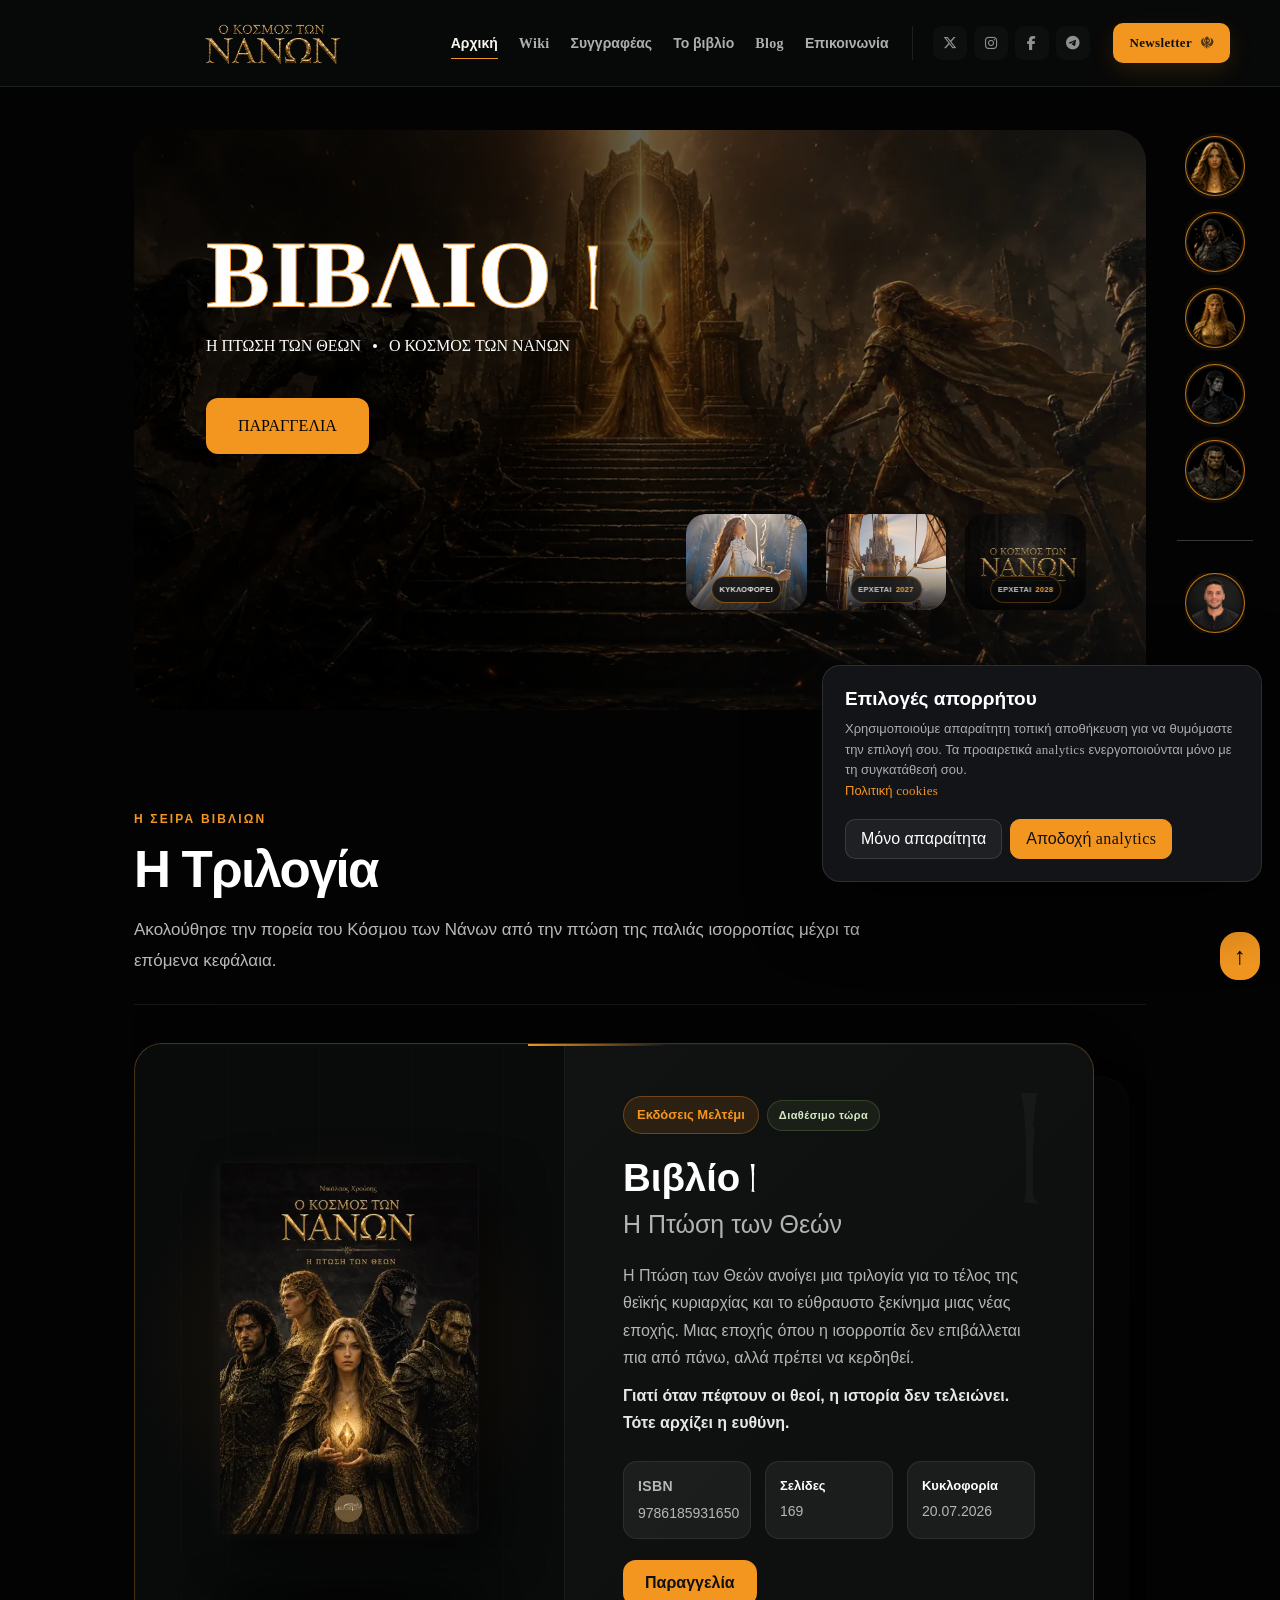
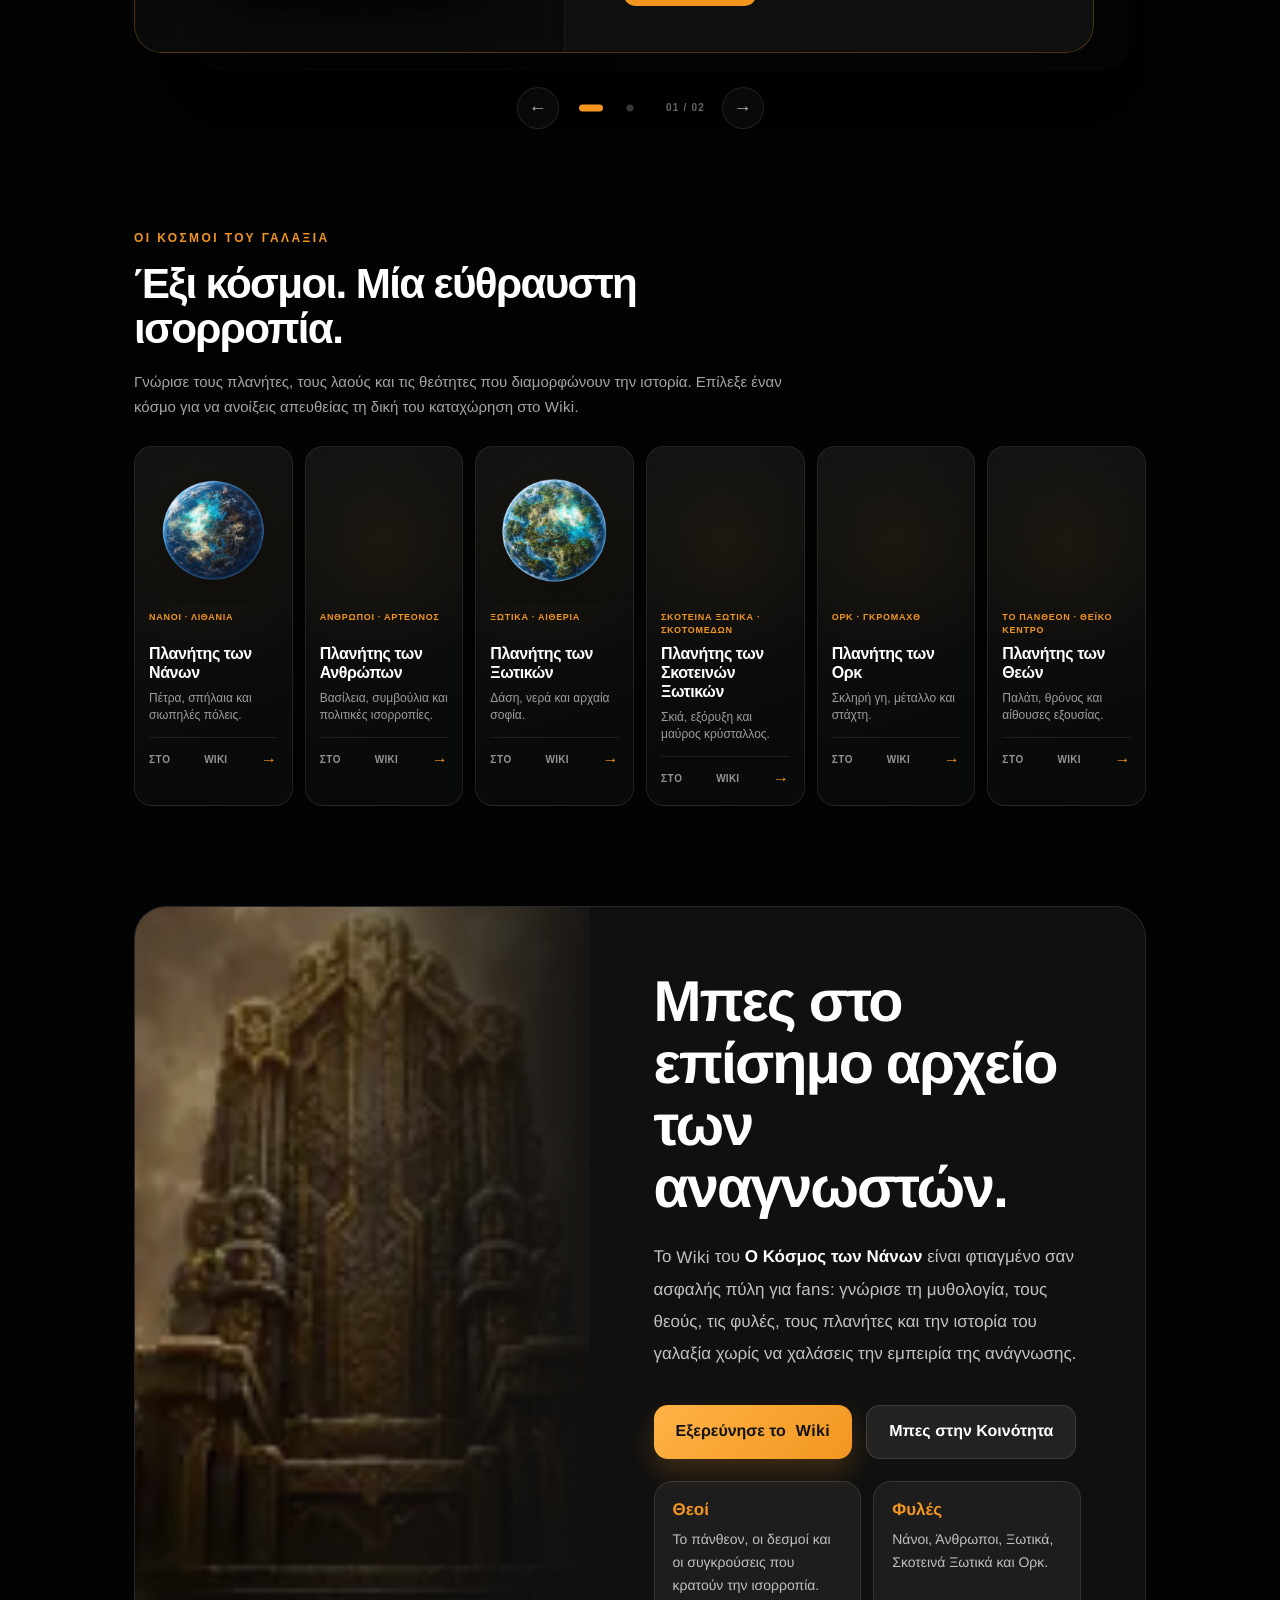
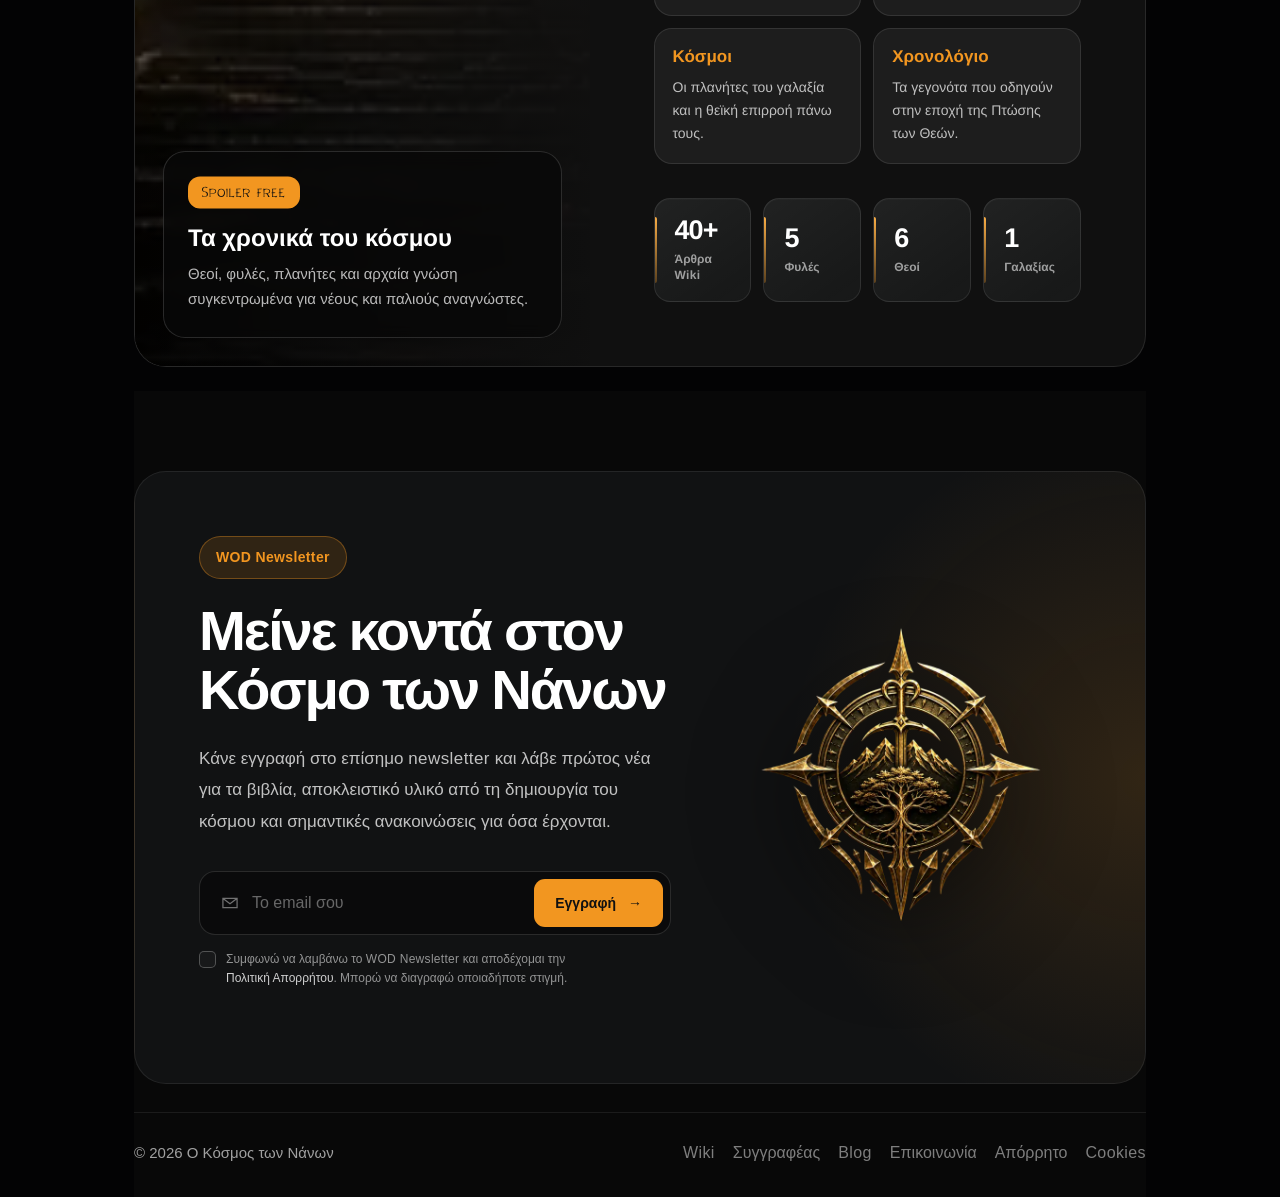
==== commit 3042c0d0: "Fix hero controls and update book order options" ====
--- a/index.html
+++ b/index.html
@@ -171,8 +171,8 @@
   }
   </script>
   
-<script defer src="assets/js/public-app.js?v=2"></script><link href="assets/styles/app.css?v=2" rel="stylesheet">
-  <link href="assets/styles/book-order.css?v=3" rel="stylesheet">
+<script defer src="assets/js/public-app.js?v=3"></script><link href="assets/styles/app.css?v=2" rel="stylesheet">
+  <link href="assets/styles/book-order.css?v=4" rel="stylesheet">
   <link href="assets/styles/creator-profile.css?v=3" rel="stylesheet">
   <link href="assets/styles/cookie-consent.css?v=2" rel="stylesheet">
   <link href="assets/styles/site-navigation.css?v=8" rel="stylesheet">
@@ -643,30 +643,6 @@
                       <span class="hero-thumb-status is-upcoming">Έρχεται <strong>2028</strong></span>
                     </div>
                   </div>
-                  <div class="swiper-slide">
-                    <div class="hero-thumb-card overflow-hidden cursor-pointer rounded-20">
-                      <img
-                        class="xxl:w-[180px] xl:w-[140px] lg:w-[120px] md:w-25 w-20 xxl:h-[110px] xl:h-24 lg:h-20 md:h-18 h-16 hover:scale-110 hover:-rotate-6 object-cover transition-1"
-                        src="./assets/images/optimized/hero1-video-thumb.jpg?v=2" width="720" height="275" loading="lazy" decoding="async" alt="Η Πτώση των Θεών — στιγμιότυπο από το hero video">
-                      <span class="hero-thumb-status is-live">Κυκλοφορεί</span>
-                    </div>
-                  </div>
-                  <div class="swiper-slide">
-                    <div class="hero-thumb-card overflow-hidden cursor-pointer rounded-20">
-                      <img
-                        class="xxl:w-[180px] xl:w-[140px] lg:w-[120px] md:w-25 w-20 xxl:h-[110px] xl:h-24 lg:h-20 md:h-18 h-16 hover:scale-110 hover:-rotate-6 object-cover transition-1"
-                        src="./assets/images/optimized/hero2-video-thumb.jpg?v=1" width="720" height="275" loading="lazy" decoding="async" alt="Οι Κληρονόμοι — στιγμιότυπο από το hero video">
-                      <span class="hero-thumb-status is-upcoming">Έρχεται <strong>2027</strong></span>
-                    </div>
-                  </div>
-                  <div class="swiper-slide">
-                    <div class="hero-thumb-card overflow-hidden cursor-pointer rounded-20">
-                      <img
-                        class="xxl:w-[180px] xl:w-[140px] lg:w-[120px] md:w-25 w-20 xxl:h-[110px] xl:h-24 lg:h-20 md:h-18 h-16 hover:scale-110 hover:-rotate-6 object-cover transition-1"
-                        src="./assets/images/optimized/hero3-720.webp" width="720" height="275" loading="lazy" decoding="async" alt="Βιβλίο ΙΙΙ thumbnail">
-                      <span class="hero-thumb-status is-upcoming">Έρχεται <strong>2028</strong></span>
-                    </div>
-                  </div>
                 </div>
                 <div class="swiper-pagination pagination-three thumbs-gallery-pagination flex-c gap-2.5">
                 </div>
@@ -2314,6 +2290,25 @@
           box-shadow:0 0 0 3px rgba(242,150,32,.13), 0 8px 24px rgba(0,0,0,.3);
           transform:translateY(-1px);
           outline:none;
+      }
+
+      @media (min-width: 992px){
+          .wod-avatar-rail .infinity-slide-vertical .swiper-wrapper{
+              display:flex;
+              min-height:100%;
+              flex-direction:column;
+              align-items:center;
+              justify-content:center;
+              gap:16px;
+              transform:none !important;
+          }
+
+          .wod-avatar-rail .infinity-slide-vertical .swiper-slide{
+              width:60px;
+              height:60px;
+              flex:0 0 60px;
+              margin:0 !important;
+          }
       }
 
       .mobile-avatar-title{
@@ -2630,7 +2625,7 @@
   <script src="assets/js/social-app-links.js?v=2"></script>
   <script src="assets/js/book-slider.js?v=1"></script>
   <script src="assets/js/hero-media.js?v=1"></script>
-  <script src="assets/js/book-order.js?v=10"></script>
+  <script src="assets/js/book-order.js?v=11"></script>
   <script src="assets/js/creator-profile.js?v=5"></script>
   <script src="assets/js/cookie-consent.js?v=2"></script>
   <script src="assets/js/newsletter-signup.js?v=1"></script>
--- a/assets/styles/book-order.css
+++ b/assets/styles/book-order.css
@@ -126,6 +126,18 @@
   outline: none;
 }
 
+.book-order-option.is-recommended {
+  border-color: rgba(242, 150, 32, 0.62);
+  background: rgba(242, 150, 32, 0.045);
+  box-shadow: inset 0 0 0 1px rgba(242, 150, 32, 0.05);
+}
+
+.book-order-option.is-recommended:hover,
+.book-order-option.is-recommended:focus-visible {
+  border-color: rgba(242, 150, 32, 0.9);
+  background: rgba(242, 150, 32, 0.085);
+}
+
 .book-order-icon-wrap {
   display: grid;
   place-items: center;
@@ -149,6 +161,14 @@
 .book-order-option-label,
 .book-order-option-note {
   display: block;
+}
+
+.book-order-option-meta {
+  display: flex;
+  min-width: 0;
+  align-items: center;
+  gap: 7px;
+  margin-top: 3px;
 }
 
 .book-order-option-label {
@@ -160,9 +180,23 @@
 }
 
 .book-order-option-note {
-  margin-top: 3px;
   color: rgba(255, 255, 255, 0.43);
   font: 400 12px/1.25 Arial, sans-serif;
+}
+
+.book-order-recommended {
+  display: inline-flex;
+  flex: 0 0 auto;
+  align-items: center;
+  min-height: 17px;
+  padding: 2px 6px;
+  color: #f5a43a;
+  border: 1px solid rgba(242, 150, 32, 0.34);
+  border-radius: 999px;
+  background: rgba(242, 150, 32, 0.075);
+  font: 700 8px/1 Arial, sans-serif;
+  letter-spacing: 0.045em;
+  text-transform: uppercase;
 }
 
 .book-order-arrow {
@@ -243,6 +277,20 @@
   .book-order-option-label {
     font-size: 14px !important;
   }
+
+  .book-order-option-meta {
+    gap: 5px;
+  }
+
+  .book-order-option-note {
+    font-size: 11px;
+  }
+
+  .book-order-recommended {
+    min-height: 16px;
+    padding-inline: 5px;
+    font-size: 7px;
+  }
 }
 
 @media (prefers-reduced-motion: reduce) {
